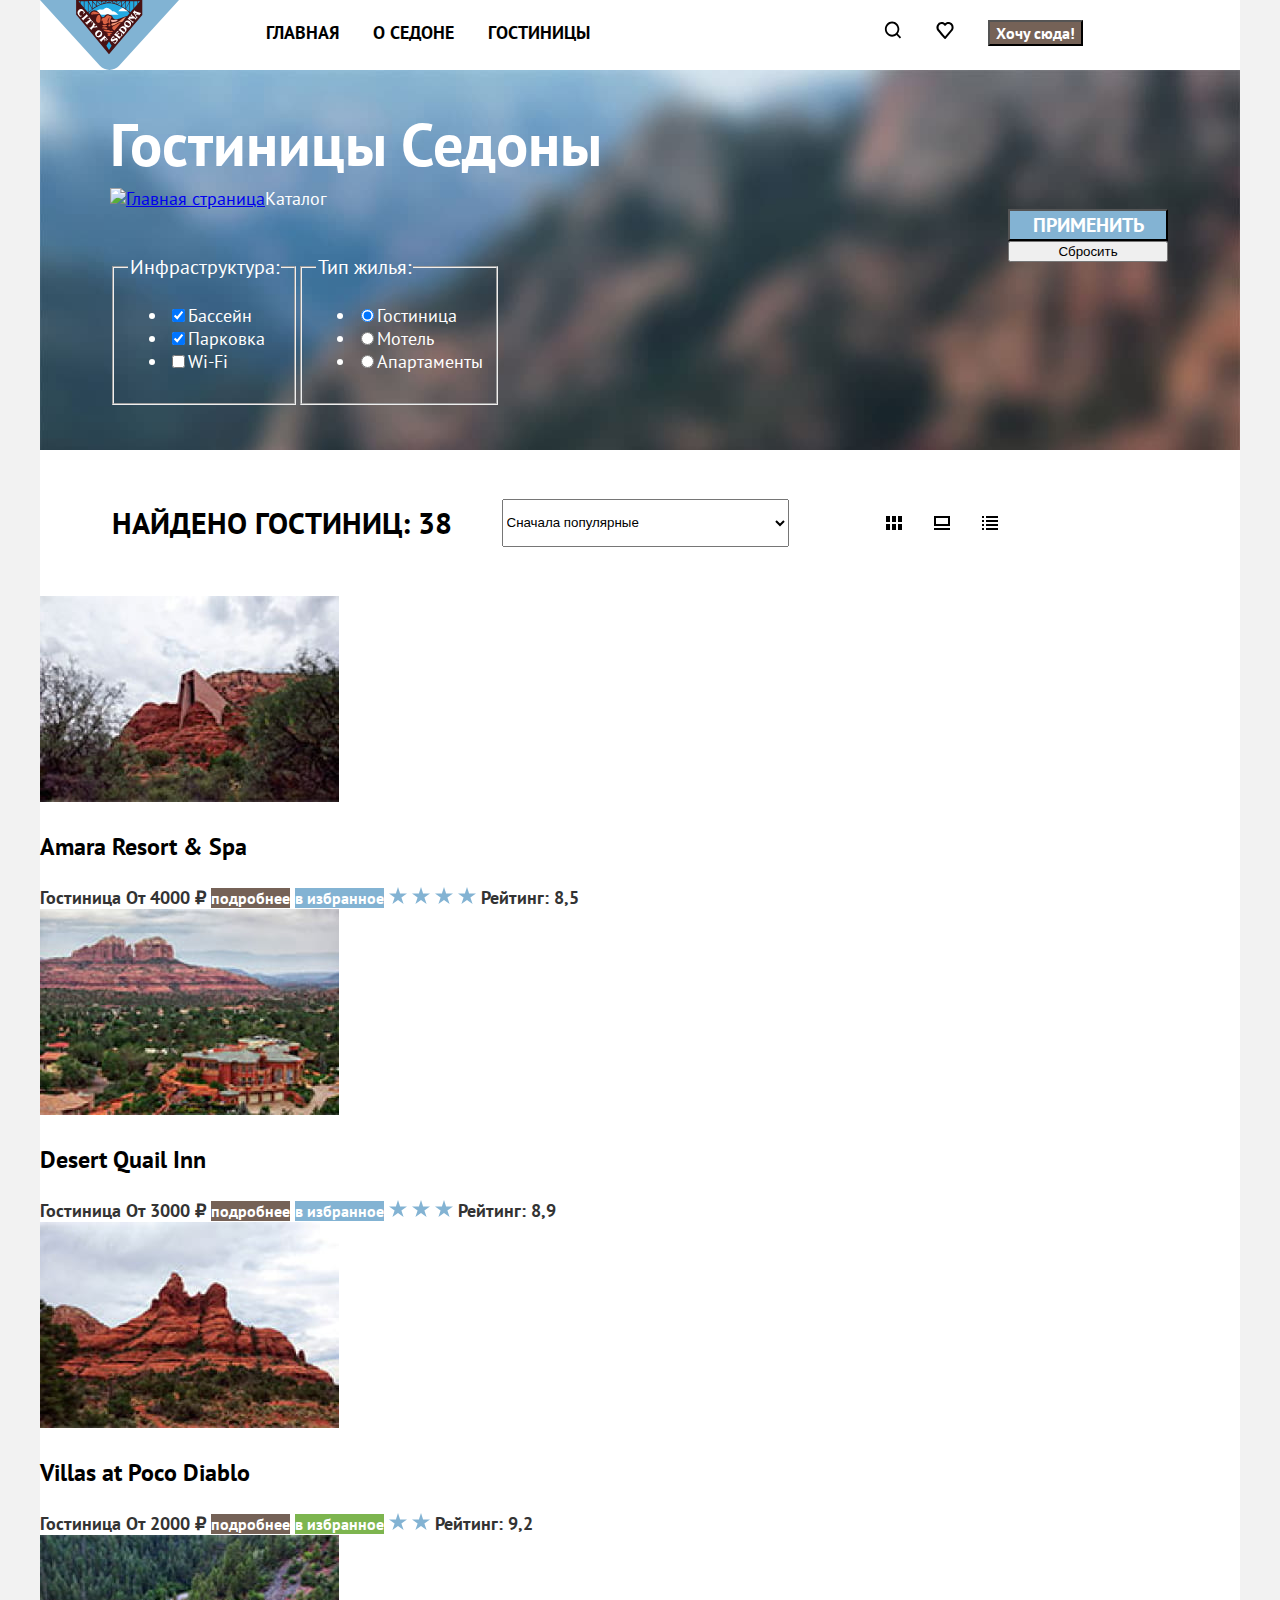
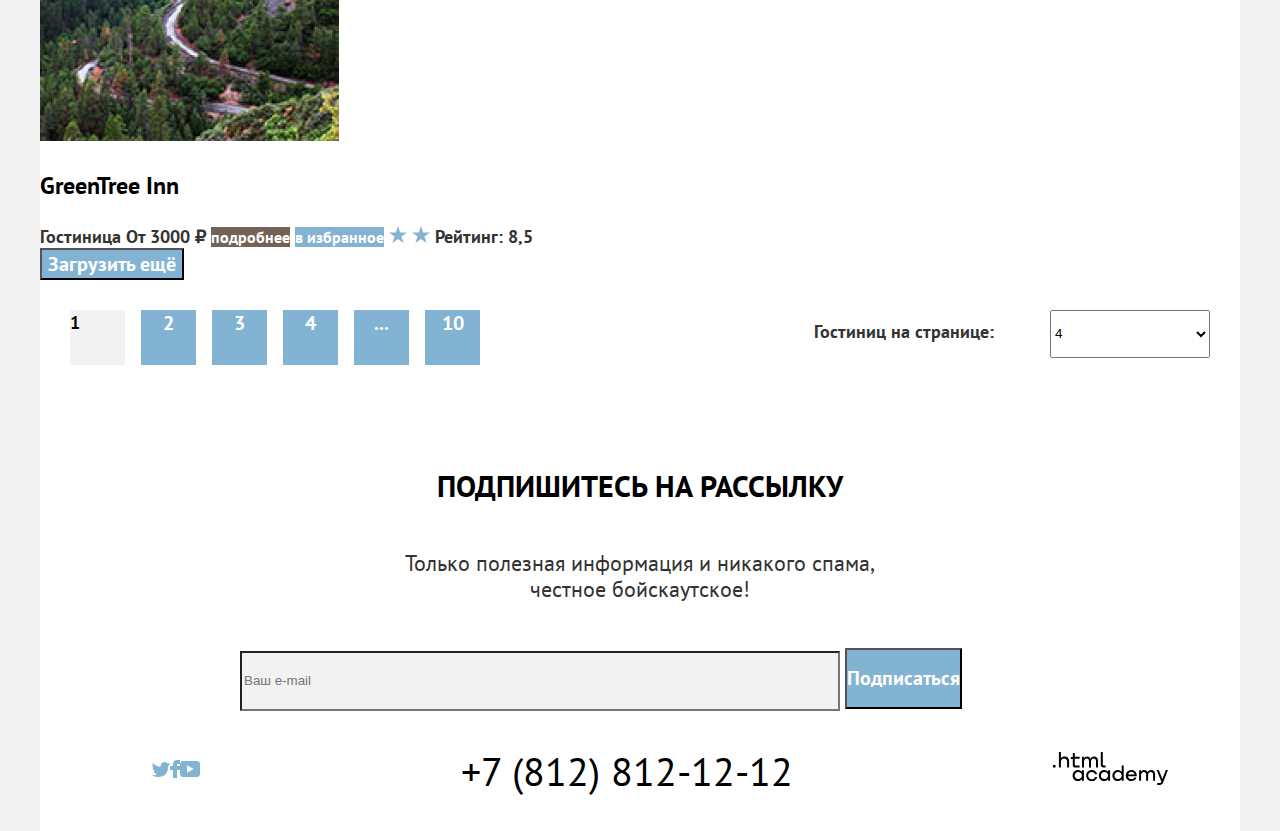
==== catalog.html @ edb6e774 "правит сетки" ====
<!DOCTYPE html>
<html lang="ru">
  <head>
    <meta charset="utf-8">
    <title>Каталог</title>
    <link rel="stylesheet" href="styles/styles.css">
  </head>
  <body>
    <div class="page-container">
      <header class="page-header">
        <nav class="navigation">
          <a class="navigation-logo" href="index.html">
          <img class="page-header-logo" alt="Логотип сайта City of Sedona" width="139" height="70" src="images/logo.svg">
          </a>
          <ul class="navigation-list">
            <li class="navigation-item">
              <a href="index.html" class="navigation-link">Главная</a>
            </li>
            <li class="navigation-item">
              <a href="about.html" class="navigation-link">О Седоне</a>
            </li>
            <li class="navigation-item">
              <a href="catalog.html" class="navigation-link navigation-link-current">Гостиницы</a>
            </li>
          </ul>
          <ul class="navigation-user">
            <li class="navigation-item">
              <a href="#" class="navigation-link">
                <span class="visually-hidden">Поиск</span>
                <img class="icon-search" src="images/search.svg" width="18" height="18" alt="Поиск">
              </a>
            </li>
            <li class="navigation-item">
              <a href="#" class="navigation-link">
                <span class="visually-hidden">Избранное</span>
                <img class="icon-favorite" src="images/favorite-only.svg" width="18" height="17" alt="Избранное">
              </a>
            </li>
            <li class="navigation-item">
              <a href="#" class="navigation-link">
              <button class="scan-button" type="button">Хочу сюда!</button>
              </a>
            </li>
          </ul>
        </nav>
      </header>

      <main class="main-inner">
        <header class="inner-header">
          <h1 class="inner-header-title">Гостиницы Седоны</h1>
          <ul class="breadcrumbs">
            <li class="breadcrumbs-item">
              <a class="breadcrumbs-link" href="index.html"> 
              <img class="breadcrumbs-house" src="../1925169-sedona-33/images/home_wight.svg" width="12" height="12" alt="Главная страница">
              <span class="visually-hidden">Главная</span></a>
            </li>
            <li class="breadcrumbs-item">
              <a class="breadcrumbs-link">Каталог</a>
            </li>
          </ul>

          <div class="index-columns">
      
            <section class="catalog-hotel">
              <h2 class="visually-hidden">Список отелей с филтьтрами</h2>
              <form class="catalog-filter" action="https://echo.htmlacademy.ru" method="get">

                <fieldset class="catalog-filter-group"> 
                  <legend class="catalog-filter-title">Инфраструктура:</legend>
              <ul class="catalog-filter-list">
                <li class="catalog-filter-item">
                  <label class="control">
                    <input class="control-input" type="checkbox" name="pool" checked>Бассейн
                  </label>
                </li>
                <li class="catalog-filter-item">
                  <label class="control">
                    <input class="control-input" type="checkbox" name="parking" checked >Парковка
                </label>
                </li>
                <li class="catalog-filter-item">
                  <label class="control">
                    <input class="control-input" type="checkbox" name="wi-fi">Wi-Fi
                  </label>
                </li>
              </ul>     
              </fieldset>

              <fieldset class="catalog-filter-group"> 
                <legend class="catalog-filter-title">Тип жилья:</legend>
                <ul class="catalog-filter-list">
                  <li class="catalog-filter-item">
                    <label class="control">
                      <input class="control-input" type="radio" name="type-house" value="hotel" checked>Гостиница
                    </label>
                  </li>
                  <li class="catalog-filter-item">
                    <label class="control">
                      <input class="control-input" type="radio" name="type-house" value="motel">Мотель
                    </label>
                  </li>
                  <li class="catalog-filter-item">
                    <label class="control">
                      <input class="control-input" type="radio" name="type-house" value="apartments">Апартаменты
                    </label>
                  </li>
                </ul>
              </fieldset>
            </section>

            <section class="price">
              <section class="button-price">
                <button class="button-blue" type="submit">Применить</button>
                <button class="button-clean" type="reset">Сбросить</button>
              </section>
            </section>
          </div>
        </header>

        <div class="sorting-container">
            <b>Найдено гостиниц: 38</b>
          <select class="select-control" aria-label="Сортировка">
            <option value="popular">Сначала популярные</option>
            <option value="cheap">Сначала дешёвые</option>
            <option value="expensive">Сначала дорогие</option>
          </select>

          <ul class="interface-list">
            <li class="interface-item">
              <a class="button-mini" href="#">
                <span class="visually-hidden">Показать карточки</span>
                <img class="list-view" src="./images/mode-tile.svg" width="16" height="14" alt="вид списка:карточки">
              </a>
            </li>
            <li class="interface-item">
              <a href="#" class="button-mini">
                <span class="visually-hidden">Показать развернуто</span>
                <img class="list-view" src="./images/mode-slideshow.svg" width="16" height="14" alt="вид списка:развернуто"">
              </a>
            </li>
            <li class="interface-item">
              <a class="button-mini" href="#">
                <span class="visually-hidden">Показать список</span>
                <img class="list-view" src="./images/mode-list.svg" width="16" height="14" alt="вид списка:список">
              </a>
            </li>
          </ul>
        </div>

            <ul class="hotel-list">
              <li class="hotel-card">
                <a class="hotel-card-link" href="hotel.html">
                <img class="hotel-card-image" src="./images/hotel-1.jpg" width="299" height="206" alt="Amara Resort & Spa">
                <h3 class="hotel-card-title">Amara Resort & Spa</h3></a>
                  <b class="hotel-card-class">Гостиница</b>
                  <b class="hotel-card-price">От 4000 ₽</b>
                  <a class="hotel-card-button scan-button" href="#">подробнее</a>
                  <a class="hotel-card-button button-blue" href="#">в избранное</a>
                  <img class="hotel-stars" src="./images/star.svg" width="18" height="17" alt="star"> 
                  <img class="hotel-stars" src="./images/star.svg" width="18" height="17" alt="star">
                  <img class="hotel-stars" src="./images/star.svg" width="18" height="17" alt="star">
                  <img class="hotel-stars" src="./images/star.svg" width="18" height="17" alt="star">
                  <b class="hotel-card-rating">Рейтинг: 8,5</b>
              </li>
              <li class="hotel-card">
                <a class="hotel-card-link" href="hotel.html">
                <img class="hotel-card-image" src="./images/hotel-2.jpg" width="299" height="206" alt="Desert Quail Inn">
                <h3 class="hotel-card-title">Desert Quail Inn</h3></a>
                  <b class="hotel-card-class">Гостиница</b>
                  <b class="hotel-card-price">От 3000 ₽</b>
                  <a class="hotel-card-button scan-button" href="#">подробнее</a>
                  <a class="hotel-card-button button-blue" href="#">в избранное</a>
                  <img class="hotel-stars" src="./images/star.svg" width="18" height="17" alt="star">
                  <img class="hotel-stars" src="./images/star.svg" width="18" height="17" alt="star">
                  <img class="hotel-stars" src="./images/star.svg" width="18" height="17" alt="star">
                  <b class="hotel-card-rating">Рейтинг: 8,9</b>
              </li></a>
              <li class="hotel-card">
                <a class="hotel-card-link" href="hotel.html">
                <img class="hotel-card-image" src="./images/hotel-3.jpg" width="299" height="206" alt="Villas at Poco Diablo">
                <h3 class="hotel-card-title">Villas at Poco Diablo</h3></a>
                  <b class="hotel-card-class">Гостиница</b>
                  <b class="hotel-card-price">От 2000 ₽</b>
                  <a class="hotel-card-button scan-button" href="#">подробнее</a>
                  <a class="hotel-card-button button-green" href="#">в избранное</a>
                  <img class="hotel-stars" src="./images/star.svg" width="18" height="17" alt="star">
                  <img class="hotel-stars" src="./images/star.svg" width="18" height="17" alt="star">
                  <b class="hotel-card-rating">Рейтинг: 9,2</b>
              </li></a>
              <li class="hotel-card">
                <a class="hotel-card-link" href="hotel.html">
                <img class="hotel-card-image" src="./images/hotel-4.jpg" width="299" height="206" alt="GreenTree Inn">
                <h3 class="hotel-card-title">GreenTree Inn</h3></a>
                  <b class="hotel-card-class">Гостиница</b>
                  <b class="hotel-card-price">От 3000 ₽</b>
                  <a class="hotel-card-button scan-button" href="#">подробнее</a>
                  <a class="hotel-card-button button-blue" href="#">в избранное</a>
                  <img class="hotel-stars" src="./images/star.svg" width="18" height="17" alt="star"> 
                  <img class="hotel-stars" src="./images/star.svg" width="18" height="17" alt="star">               <b class="hotel-card-rating">Рейтинг: 8,5</b>
              </li></a>
            </ul>  

            <button class="button-blue pagination-show-more" type="button">Загрузить ещё</button>

            <div class="sorting-container-pagination">
              <ul class="pagination">
                <li class="pagination-item">
                  <a class="pagination-link pagination-current">1</a>
                </li>
                <li class="pagination-item">
                  <a class="pagination-link button-blue" href="#">2</a>
                </li>
                <li class="pagination-item">
                  <a class="pagination-link button-blue" href="#">3</a>
                </li>
                <li class="pagination-item">
                  <a class="pagination-link button-blue" href="#">4</a>
                </li>
                <li class="pagination-item">
                  <a class="pagination-link button-blue" href="#">...</a>
                </li>    
                <li class="pagination-item">
                  <a class="pagination-link button-blue" href="#">10</a>
                </li>
              </ul>

              <div class="hotel-search"> 
                <b>Гостиниц на странице:</b>
                <select class="select-control-hotel" aria-label="Колличество найденных отелей">
                  <option value="popular">4</option>
                </select>
              </div>
            </div>
      </main> 

     
        <section class="take-mailing-catalog">
          <h2 class="mailing-catalog">Подпишитесь на рассылку</h2>
          <p class="mailing-info-catalog">Только полезная информация и никакого спама,<br> честное бойскаутское!</p>
          <form class="mailing-form-catalog" action="https://echo.htmlacademy.ru" method="post">
            <label for="mailing-email"></label>
              <input type="email" placeholder="Ваш e-mail" name="e-mail" id="mailing-email">
              <button class="button-blue" type="submit">Подписаться</button>
          </form>
        </section>

      <footer class="page-footer">
        <div class="page-footer-container">
          <section class="social">
            <h3 class="visually-hidden">Соцсети</h3>
            <ul class="social-list">
              <li class="social-item">
                <a href="https://twitter.com/htmlacademy_ru" target="_blank" class="social-link">
                  <span class="visually-hidden">Twitter </span>
                  <img src="images/social-twitter.svg" width="18" height="15" alt="Логотип Twitter">
                </a>
              </li>
              <li class="social-item">
                <a href="https://www.facebook.com/htmlacademy" target="_blank" class="social-link">
                  <span class="visually-hidden">Facebook </span>
                  <img src="images/social-facebook.svg" width="10" height="18" alt="Логотип Facebook">
                </a>
              </li>
              <li class="social-item">
                <a href="https://www.youtube.com/c/HTMLAcademyRUS" target="_blank"class="social-link">
                  <span class="visually-hidden">Youtube</span>
                  <img src="images/social-youtube.svg" width="20" height="16" alt="Логотип Youtube">
                </a>
              </li>
            </ul>
          
          </section>

          <div class="tel">
            <a class="footer-tel" href="tel:+7(812)812-12-12">+7 (812) 812-12-12</a>
          </div>

          <section class="logo-academy">
            <a class="footer-logo" target="_blank" href="https://htmlacademy.ru">
            <img class="footer-logo-academy" src="images/logo_htmlacademy.svg" width="115" height="34 alt="Логотип HTML Academy"></a>
          </section>
        </div>
      </footer>
    </div>  
  </body>
</html>
---- styles/styles.css ----
@font-face {
  font-family: "PT Sans";
  font-style: normal;
  font-weight: 400;
  src: url("../fonts/ptsans-400.woff2") format("woff2");
  font-display: swap;
}

@font-face {
  font-family: "PT Sans";
  font-style: normal;
  font-weight: 700;
  src: url("../fonts/ptsans-700.woff2") format("woff2");
  font-display: swap;
}

*, *::before, *::after {
  box-sizing: border-box;
}

html {
  height: 100%;
}

body {
  margin: 0;
  display: flex;
  flex-direction: column;
  min-height: 100%;
  font-family: "PT Sans", sans-serif ;
  font-size: 18px;
  line-height: 21px;
  color: #000000;
  background-color: #f2f2f2;
}

.visually-hidden {
  position: absolute;
  width: 1px;
  height: 1px;
  margin: -1px;
  padding: 0;
  border: 0;
  clip: rect(0 0 0 0);
  overflow: hidden;
}

.page-header {
   background: #ffffff;
}

.navigation {
  line-height: 26px;
  color: #000000;
  font-weight: 700;
  text-align: center;
  background-color: #ffffff;
  text-decoration: none;
  text-transform: uppercase;
  display: flex;
  width: 1060px;
  margin: 0;
  padding: 0 70;
}

.navigation-logo {
  display: flex;
  margin-right: 70px;
  padding: 0;
  width: 139px;
}

.navigation-list {
  margin: 0;
  padding: 0;
  width: 460px;
  list-style: none;
  display: flex;
  flex-wrap: wrap;
}

.navigation-user {
  margin: 0;
  padding: 0;
  margin-left: auto;
  max-width: 300px;
  list-style: none;
  display: flex;
}

.navigation-item {
display: block;
padding: 20px 17px;
}

.navigation-user .navigation-item {
  min-height: 42px;
  min-height: 66px;
}

.page-container {
  background-color: #FFFFFF;
  width: 1200px;
  margin: 0 auto;
}

.logo {
  display: block;
  margin: 0 auto;
}

.page-header a {
  color: #000000;
  text-decoration: none;
}

.page-footer a{
  color: #000000;
  text-decoration: none;
}

.main-container {
  flex-grow: 1;
}

.promo {
  padding-top: 51px;
  padding-bottom: 82px;
  background-image: url("../images/index-background.jpg");
  background-size: 100% auto;
  background-repeat: no-repeat;
}

.logo-frame {
  background-size: 100% auto;
  text-align: center;
}

.advantages {
  padding-top: 60px;
  margin-bottom: 91px;
}

.advantages-list {
  display: flex;
  text-align: center;
  margin: 0;     
  padding: 0;
  min-height: 384px;

}

.advantages-item {
  padding-top: 91px;
  background-color: #83B3D31F;
  width: 400px;
  text-align: center;
  list-style: none;
}

.advantages-item:nth-child(2) {
  background-color: #FFFFFF;
}

.advantages-item:nth-child(5) {
  background-color: #83B3D3;
}

.advantages-title {
  font-size: 24px;
  line-height: 28px;
  text-transform: uppercase;
  font-weight: 700;
  margin-bottom: 20px;
}

.advantages-item p{
  text-align: center;
  color: #333333;
  font-weight: 400;
  width: 250px;
  margin: 0;
  margin-bottom: 79px;
}

.title_town {
  display: flex;
  justify-content: space-between;
  font-size: 30px;
  line-height: 36px;
  text-align: center;
  font-weight: 700;
  text-transform: uppercase;
  width: 720px;
  margin: 0 auto;
  margin-bottom: 23px;
}

.title_town .picture{
  width: 800px;
}

.causes {
  text-align: center;
  font-size: 22px;
  line-height: 26px;
  color: #333333;
  width: 720px;
  margin: 0 auto;
  margin-bottom: 79px;
}

.town-photo {
  display: flex;
  color: #FFFFFF;
  background-color: #83B3D3;
  text-align: center;
}

.photo-block {
  width: 400px;
  display: flex;
  flex-direction: column;
  justify-content: center;
  align-items: center;
}

.town-photo b {
  margin-bottom: 25px;
  text-transform: uppercase;
}

.town-photo .number {
  width: 65px;
  margin-bottom: 30px;
}

.town-photo p {
  width: 220px;
  margin: 0;
  text-align: center;
}

.town-causes {
  display: flex;
  margin: 0 auto;
  margin-bottom: 91px;
}

.take-mailing {
  background-image: url("../images/background.jpg");
  background-size: 100% auto;
  text-align: center; 
  font-size: 22px;
  line-height: 26px;
  color: #FFFFFF;
  padding-top: 93px;
  padding-bottom: 94px;
}

.take-mailing input {
  font-family: inherit;
  width: 600px;
  padding: 0 0 0 200;
}

.mailing-info {
  margin-bottom: 26px;
}

.take-mailing .button-blue {
  width: 200px;
  padding: 0 200 0 0;
  margin: bottom 93px; ;
}

.mailing {
  font-size: 30px;
  line-height: 36px;
  font-weight: 700;
  text-align: center; 
  margin-bottom: 15px;
  margin-top: 0;
}

.want-hotel {
  text-align: center;
  font-size: 22px;
  line-height: 26px;
  width: 1200px;
  margin: 0;

}

.want {
  font-size: 30px;
  line-height: 36px;
  font-weight: 700;
  padding: 0 240;
  margin-bottom: 15px;
  margin-top: 0;
}

.logo-academy {
  text-align: right;
}

.main-inner {
  margin-bottom: 73px;
}

.inner-header  {
  background-image: url(../images/catalog-background.jpg);
  color: #FFFFFF
}

.inner-header-title{
  font-size: 60px;
  line-height: 78px;
  padding-top: 35px;
  margin-bottom: 5px;
  margin-right: 71px;
  margin-top: 0;
  padding-left: 70px;
}

.breadcrumbs {
  display: flex;
  list-style: none;
  margin: 0;
  padding: 0;
  margin-right: 73px;
  padding-left: 70px;
}

.breadcrumbs-item {
  
}

.index-columns {
  display: flex;
  justify-content: space-between;
}

.button-price {
  display: flex;
  flex-direction: column;
  margin-right: 72px;
}

.button-price .button-blue {
  width: 160px;
  min-width: 48px;
  align-items: center;
text-align: center;
text-transform: uppercase;
}

.catalog-filter {
  display: flex;
  margin: 45px 0;
  padding-left: 70px;
}

.catalog-filter-group {
  font-size: 18px;
  line-height: 23px;
  list-style: none;
  
}

.catalog-filter-title {
  font-size: 20px;
  line-height: 26px;
  list-style: none;
}

.hotel-list a {
  color: #000000;
  text-decoration: none;
}

.sorting-container {
  width: 1057px;
  min-height: 48px;
  display: flex;
  padding: 49px 0;
  margin: 0 auto;
  align-items: center;
}

.sorting-container b {
  font-size: 30px;
  line-height: 39px;
  text-transform: uppercase;
}

.select-control {
margin: 0;
padding: 0;
width: 287px;
height: 48px;
margin-left: 50px;
}

.interface-list {
  width: 160px;
  min-height: 48px;
  list-style: none;
  display: flex;
  margin-top: 0;
  margin-bottom: 0;
  margin-left: 81px;
  padding: 0;
}

.interface-item {
width: 48px;
height: 48px;
}

.hotel-list{
  font-size: 18px;
  line-height: 23px;
  color: #333333;
  list-style: none;
  padding: 0;
  margin: 0;
}

.hotel-card-title {
  font-size: 24px;
  line-height: 31px;
}

.button-blue .pagination-show-more {
  display: inline;
  align-items: center;
  width: 620px;
  height: 60px;
  padding: 30px 290px;
}

.sorting-container-pagination {
  display: flex;
  justify-content: space-between;
  padding: 30px;
  margin: 0;
}

.pagination {
  display: flex;
  padding: 0;
  margin: 0;
  list-style: none;
  margin-right: 301px;
}

.pagination-link {
  display: block;
  box-sizing: border-box;
  width: 55px;
  height: 55px;
  margin-right: 8px;
  line-height: 26px;
  font-weight: 700;
  align-items: center;
  justify-content: center;
}

.pagination-current {
  background-color: #F2F2F2;
}

.pagination-item:not(:last-child) {
  margin-right: 8px;
}

.hotel-search b{
  color: #333333;
  font-size: 18px;
  line-height: 23px;
  margin-left: auto;
}

.select-control-hotel {
  margin-left: 51px;
  width: 160px;
  height: 48px;

}

page-footer {
  justify-content: space-between;
}

.social-list {
  display: flex;
  flex-wrap: wrap;
  list-style: none;
  text-decoration: none;
  max-width: 120px;
  margin-right: auto;
 
}

.tel {
  text-align: center;
  font-size: 40px;
  line-height: 40px;
  font-weight: 400;
  color: #000000;
  text-decoration: none;
}

.footer-logo {
width: 115px;
margin-left: auto;
}

.page-footer-container {
  display: flex;
  justify-content: space-between;
  align-items: center;
  min-height: 120px;
  padding: 0 72px;
}

.take-mailing-catalog {
  width: 800px;
  align-items: center;
  margin: 0 auto;
}

.take-mailing-catalog input{
  width: 600px;
  min-height: 60px;
  background-color: #F2F2F2;
}

.mailing-info-catalog {
  font-size: 22px;
  line-height: 26px;
  text-align: center;
  color: #333333;
  margin: 0;
  margin-bottom: 46px;
}

.mailing-catalog {
  align-items: center;
  font-size: 30px;
  line-height: 36px;
  text-align: center;
  text-transform: uppercase;
  margin: 0;
  margin-bottom: 46px;
}

.take-mailing-catalog .button-blue {
  width: 200;
  min-height: 61px;
  margin: 0;
  padding: 0;
}

.button-blue {
  background-color: #83B3D3;
  font-size: 20px;
  line-height: 26px;
  font-weight: 700;
  text-align: center;
  text-decoration: none;
  color: #FFFFFF;
  font-family: inherit;
}

.hotel-card .button-blue {
  background-color: #83B3D3;
  font-size: 16px;
  line-height: 21px;
  font-weight: 700;
  text-align: center;
  text-decoration: none;
  color: #FFFFFF;
  font-family: inherit;
}

.hotel-card .button-green {
  background-color: #7DB54F;
  font-size: 16px;
  line-height: 21px;
  font-weight: 700;
  text-align: center;
  text-decoration: none;
  color: #FFFFFF;
  font-family: inherit;
}

.hotel-card .scan-button {
  background-color: #756257;
  font-size: 16px;
  line-height: 21px;
  font-weight: 700;
  text-align: center;
  text-decoration: none;
  color: #FFFFFF;
  font-family: inherit;
}

.scan-button {
  background-color: #756257;
  font-size: 16px;
  line-height: 20px;
  font-weight: 700;
  text-align: center;
  text-decoration: none;
  color: #FFFFFF;
  font-family: inherit;
}

.want-hotel .scan-button {
  background-color: #756257;
  font-size: 20px;
  line-height: 36px;
  font-weight: 700;
  text-align: center;
  text-decoration: none;
  color: #FFFFFF;
  font-family: inherit;
  padding: 0 313 0 312;
  margin-bottom: 93px;
}

.pagination-item .button-blue{
  background-color: #83B3D3;
  font-size: 20px;
  line-height: 26px;
  font-weight: 700;
  text-align: center;
  text-decoration: none;
  color: #FFFFFF;
  font-family: inherit;
}

.button-mini {
  width: 100%; 
  height: 100%;
  display: flex;
  justify-content: center;
  align-items: center;
}
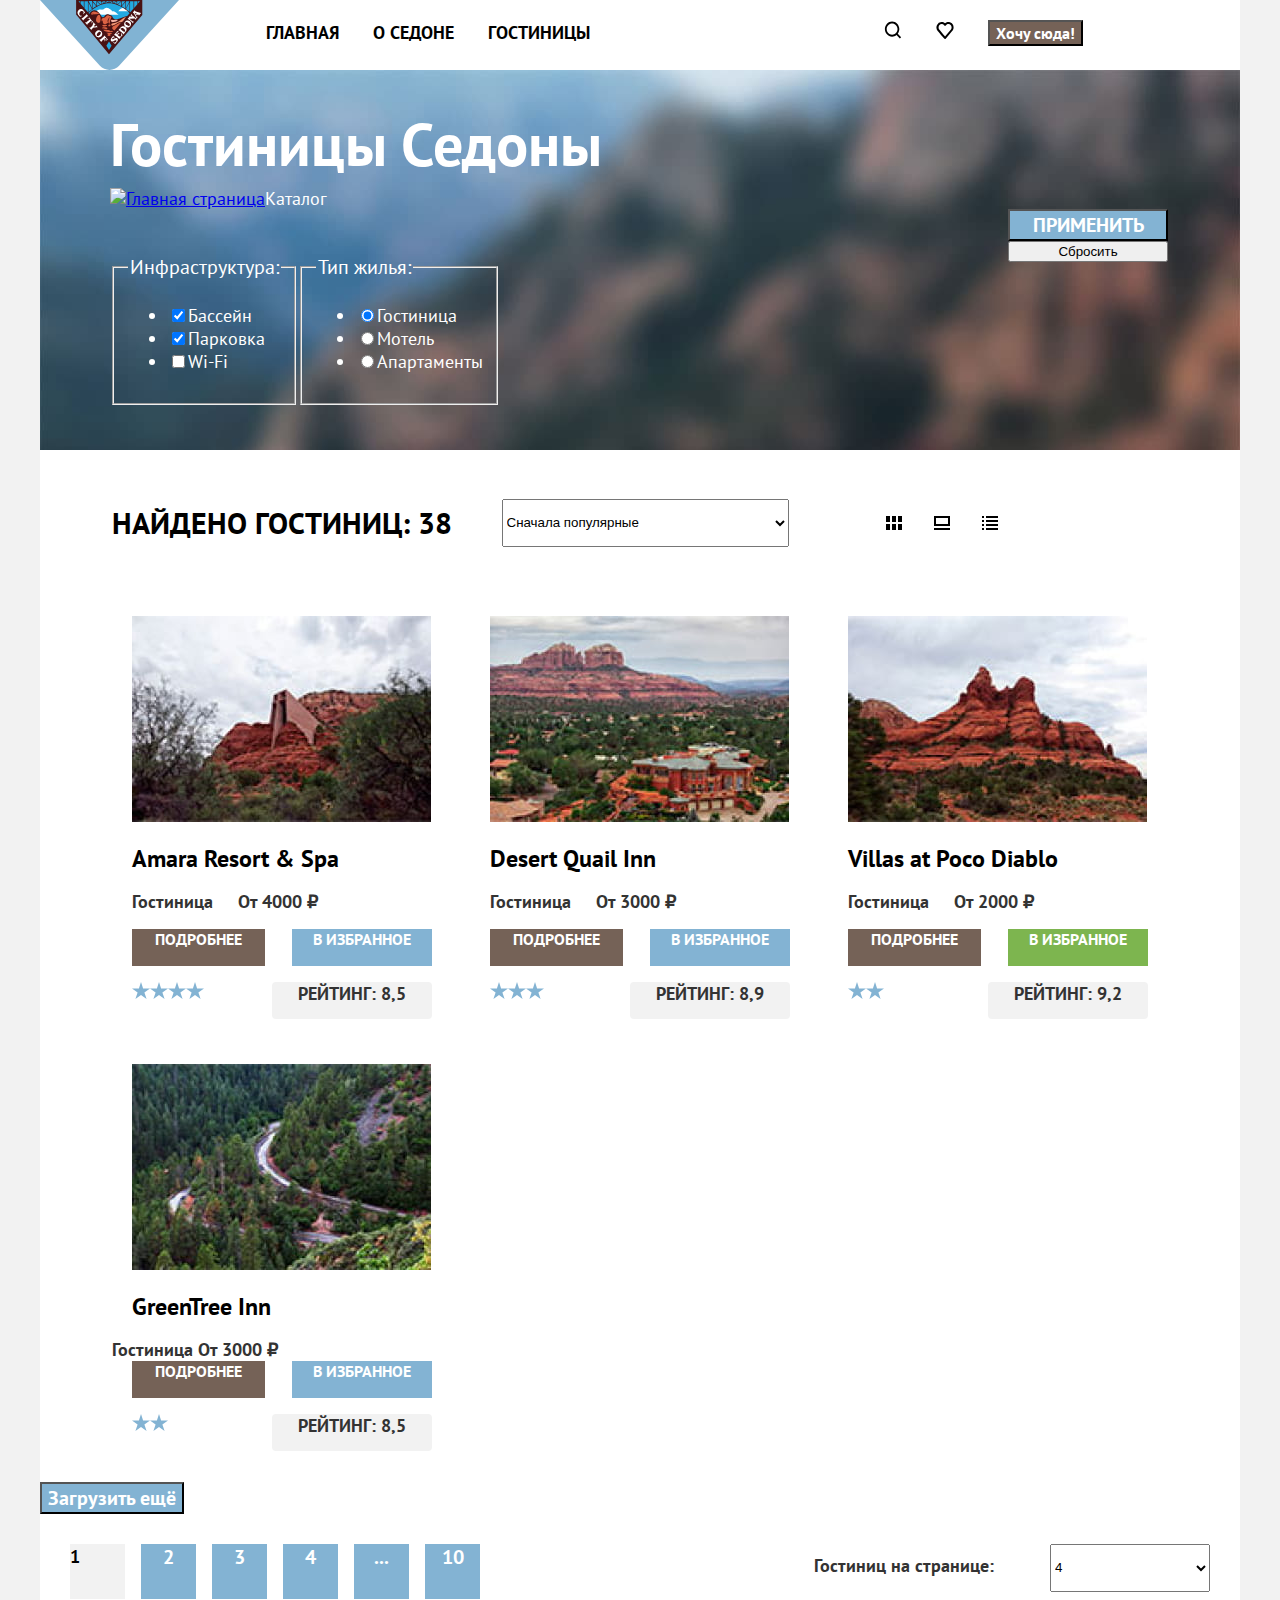
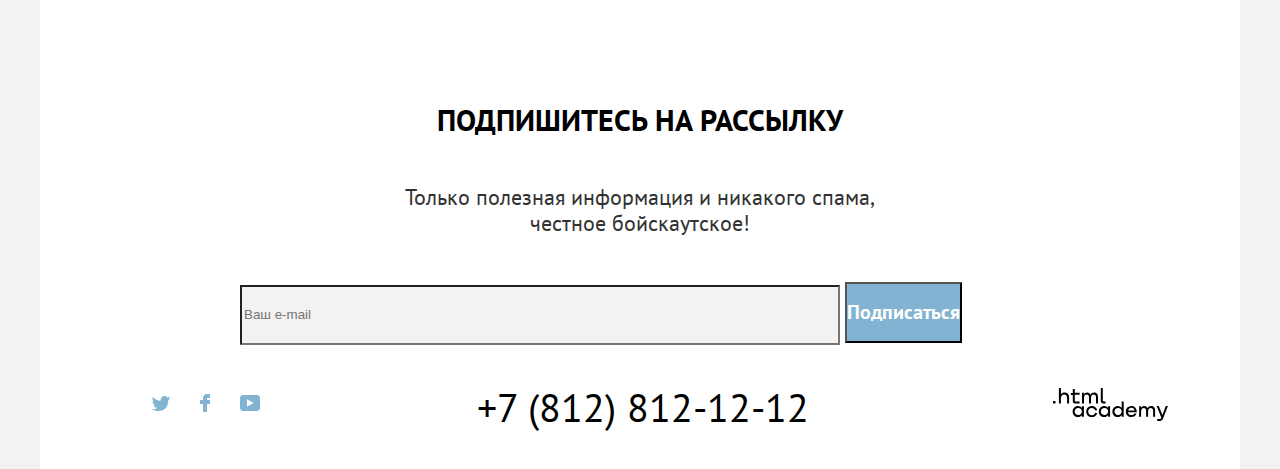
==== commit 4f91c795: "Merge pull request #7 from MariaSeppenen/master" ====
--- a/catalog.html
+++ b/catalog.html
@@ -152,51 +152,76 @@
                 <a class="hotel-card-link" href="hotel.html">
                 <img class="hotel-card-image" src="./images/hotel-1.jpg" width="299" height="206" alt="Amara Resort & Spa">
                 <h3 class="hotel-card-title">Amara Resort & Spa</h3></a>
+                <div class="price-from">
                   <b class="hotel-card-class">Гостиница</b>
                   <b class="hotel-card-price">От 4000 ₽</b>
+                </div>
+                <div class="button-card">
                   <a class="hotel-card-button scan-button" href="#">подробнее</a>
                   <a class="hotel-card-button button-blue" href="#">в избранное</a>
+                </div>
+                <div class="rating">
                   <img class="hotel-stars" src="./images/star.svg" width="18" height="17" alt="star"> 
                   <img class="hotel-stars" src="./images/star.svg" width="18" height="17" alt="star">
                   <img class="hotel-stars" src="./images/star.svg" width="18" height="17" alt="star">
                   <img class="hotel-stars" src="./images/star.svg" width="18" height="17" alt="star">
                   <b class="hotel-card-rating">Рейтинг: 8,5</b>
+                </div>
               </li>
               <li class="hotel-card">
                 <a class="hotel-card-link" href="hotel.html">
                 <img class="hotel-card-image" src="./images/hotel-2.jpg" width="299" height="206" alt="Desert Quail Inn">
                 <h3 class="hotel-card-title">Desert Quail Inn</h3></a>
+                <div class="price-from">
                   <b class="hotel-card-class">Гостиница</b>
                   <b class="hotel-card-price">От 3000 ₽</b>
+                </div>
+                <div class="button-card">
                   <a class="hotel-card-button scan-button" href="#">подробнее</a>
                   <a class="hotel-card-button button-blue" href="#">в избранное</a>
+                </div>
+                <div class="rating">
                   <img class="hotel-stars" src="./images/star.svg" width="18" height="17" alt="star">
                   <img class="hotel-stars" src="./images/star.svg" width="18" height="17" alt="star">
                   <img class="hotel-stars" src="./images/star.svg" width="18" height="17" alt="star">
                   <b class="hotel-card-rating">Рейтинг: 8,9</b>
+                </div>
               </li></a>
               <li class="hotel-card">
                 <a class="hotel-card-link" href="hotel.html">
                 <img class="hotel-card-image" src="./images/hotel-3.jpg" width="299" height="206" alt="Villas at Poco Diablo">
                 <h3 class="hotel-card-title">Villas at Poco Diablo</h3></a>
+                <div class="price-from">
                   <b class="hotel-card-class">Гостиница</b>
                   <b class="hotel-card-price">От 2000 ₽</b>
+                </div>  
+                <div class="button-card">
                   <a class="hotel-card-button scan-button" href="#">подробнее</a>
                   <a class="hotel-card-button button-green" href="#">в избранное</a>
+                </div>  
+                <div class="rating">
                   <img class="hotel-stars" src="./images/star.svg" width="18" height="17" alt="star">
                   <img class="hotel-stars" src="./images/star.svg" width="18" height="17" alt="star">
                   <b class="hotel-card-rating">Рейтинг: 9,2</b>
+                </div>
               </li></a>
               <li class="hotel-card">
                 <a class="hotel-card-link" href="hotel.html">
                 <img class="hotel-card-image" src="./images/hotel-4.jpg" width="299" height="206" alt="GreenTree Inn">
                 <h3 class="hotel-card-title">GreenTree Inn</h3></a>
+                <div class="price-rom">
                   <b class="hotel-card-class">Гостиница</b>
                   <b class="hotel-card-price">От 3000 ₽</b>
+                </div>  
+                <div class="button-card">
                   <a class="hotel-card-button scan-button" href="#">подробнее</a>
                   <a class="hotel-card-button button-blue" href="#">в избранное</a>
+                </div>
+                <div class="rating">
                   <img class="hotel-stars" src="./images/star.svg" width="18" height="17" alt="star"> 
-                  <img class="hotel-stars" src="./images/star.svg" width="18" height="17" alt="star">               <b class="hotel-card-rating">Рейтинг: 8,5</b>
+                  <img class="hotel-stars" src="./images/star.svg" width="18" height="17" alt="star">              
+                  <b class="hotel-card-rating">Рейтинг: 8,5</b>
+                </div>
               </li></a>
             </ul>  
 
--- a/styles/styles.css
+++ b/styles/styles.css
@@ -175,12 +175,7 @@
 }
 
 .advantages-item p{
-  text-align: center;
-  color: #333333;
-  font-weight: 400;
-  width: 250px;
-  margin: 0;
-  margin-bottom: 79px;
+  
 }
 
 .title_town {
@@ -226,19 +221,22 @@
 }
 
 .town-photo b {
-  margin-bottom: 25px;
+  margin-top: 97px;
   text-transform: uppercase;
 }
 
 .town-photo .number {
   width: 65px;
-  margin-bottom: 30px;
+  margin: 30px 75px;
 }
 
 .town-photo p {
-  width: 220px;
-  margin: 0;
-  text-align: center;
+  text-align: center;
+  color: #333333;
+  font-weight: 400;
+  width: 250px;
+  margin: 0 75px;
+  margin-bottom: 103px;
 }
 
 .town-causes {
@@ -352,8 +350,8 @@
   width: 160px;
   min-width: 48px;
   align-items: center;
-text-align: center;
-text-transform: uppercase;
+  text-align: center;
+  text-transform: uppercase;
 }
 
 .catalog-filter {
@@ -424,21 +422,70 @@
   line-height: 23px;
   color: #333333;
   list-style: none;
-  padding: 0;
-  margin: 0;
+  padding: 0 72px;
+  margin: 0;
+  display: grid;
+  grid-template-columns: 340px 340px 340px ;
+  grid-template-rows: 438px 438px;
+  width: 1056px;
+  column-gap: 18px;
+  row-gap: 10px;
+}
+
+.hotel-card-image {
+  margin: 20px;
+  margin-bottom: 0;
+  align-items: center;
 }
 
 .hotel-card-title {
   font-size: 24px;
   line-height: 31px;
+  margin: 16px;
+  margin-left: 20px;
 }
 
 .button-blue .pagination-show-more {
-  display: inline;
-  align-items: center;
-  width: 620px;
+  align-items: stretch;
+  width: 620px; 
   height: 60px;
-  padding: 30px 290px;
+  margin: 0 290px;
+}
+
+.price-from {
+  display: flex;
+  width: 300px;
+  margin: 0 20px;
+  margin-bottom: 16px;
+}
+
+.price-from .hotel-card-price {
+ margin-left: 25px;
+}
+
+.button-card {
+  display: flex;
+  width: 300px;
+  margin: 0 20px;
+
+}
+
+.rating {
+  display: flex;
+  width: 300px;
+  margin: 20px;
+  margin-top: 16px;
+}
+
+.hotel-card-rating {
+  margin-left: auto;
+  background-color: #F2F2F2;
+  border-radius: 4px;
+  width: 160px;
+  height: 37px;
+  text-align: center;
+  text-transform: uppercase;
+  color: #333333;
 }
 
 .sorting-container-pagination {
@@ -487,21 +534,20 @@
   margin-left: 51px;
   width: 160px;
   height: 48px;
-
-}
-
-page-footer {
-  justify-content: space-between;
 }
 
 .social-list {
   display: flex;
-  flex-wrap: wrap;
   list-style: none;
   text-decoration: none;
   max-width: 120px;
   margin-right: auto;
- 
+  margin-top: 49px; 
+  margin-bottom: 53px;
+}
+
+.social-item {
+  margin-right: 30px;
 }
 
 .tel {
@@ -584,6 +630,10 @@
   text-decoration: none;
   color: #FFFFFF;
   font-family: inherit;
+  width: 140px;
+  height: 37px;
+  margin-left: auto;
+  text-transform: uppercase;
 }
 
 .hotel-card .button-green {
@@ -595,6 +645,10 @@
   text-decoration: none;
   color: #FFFFFF;
   font-family: inherit;
+  width: 140px;
+  height: 37px;
+  margin-left: auto;
+  text-transform: uppercase;
 }
 
 .hotel-card .scan-button {
@@ -606,6 +660,9 @@
   text-decoration: none;
   color: #FFFFFF;
   font-family: inherit;
+  width: 133px;
+  height: 37px;
+  text-transform: uppercase;
 }
 
 .scan-button {
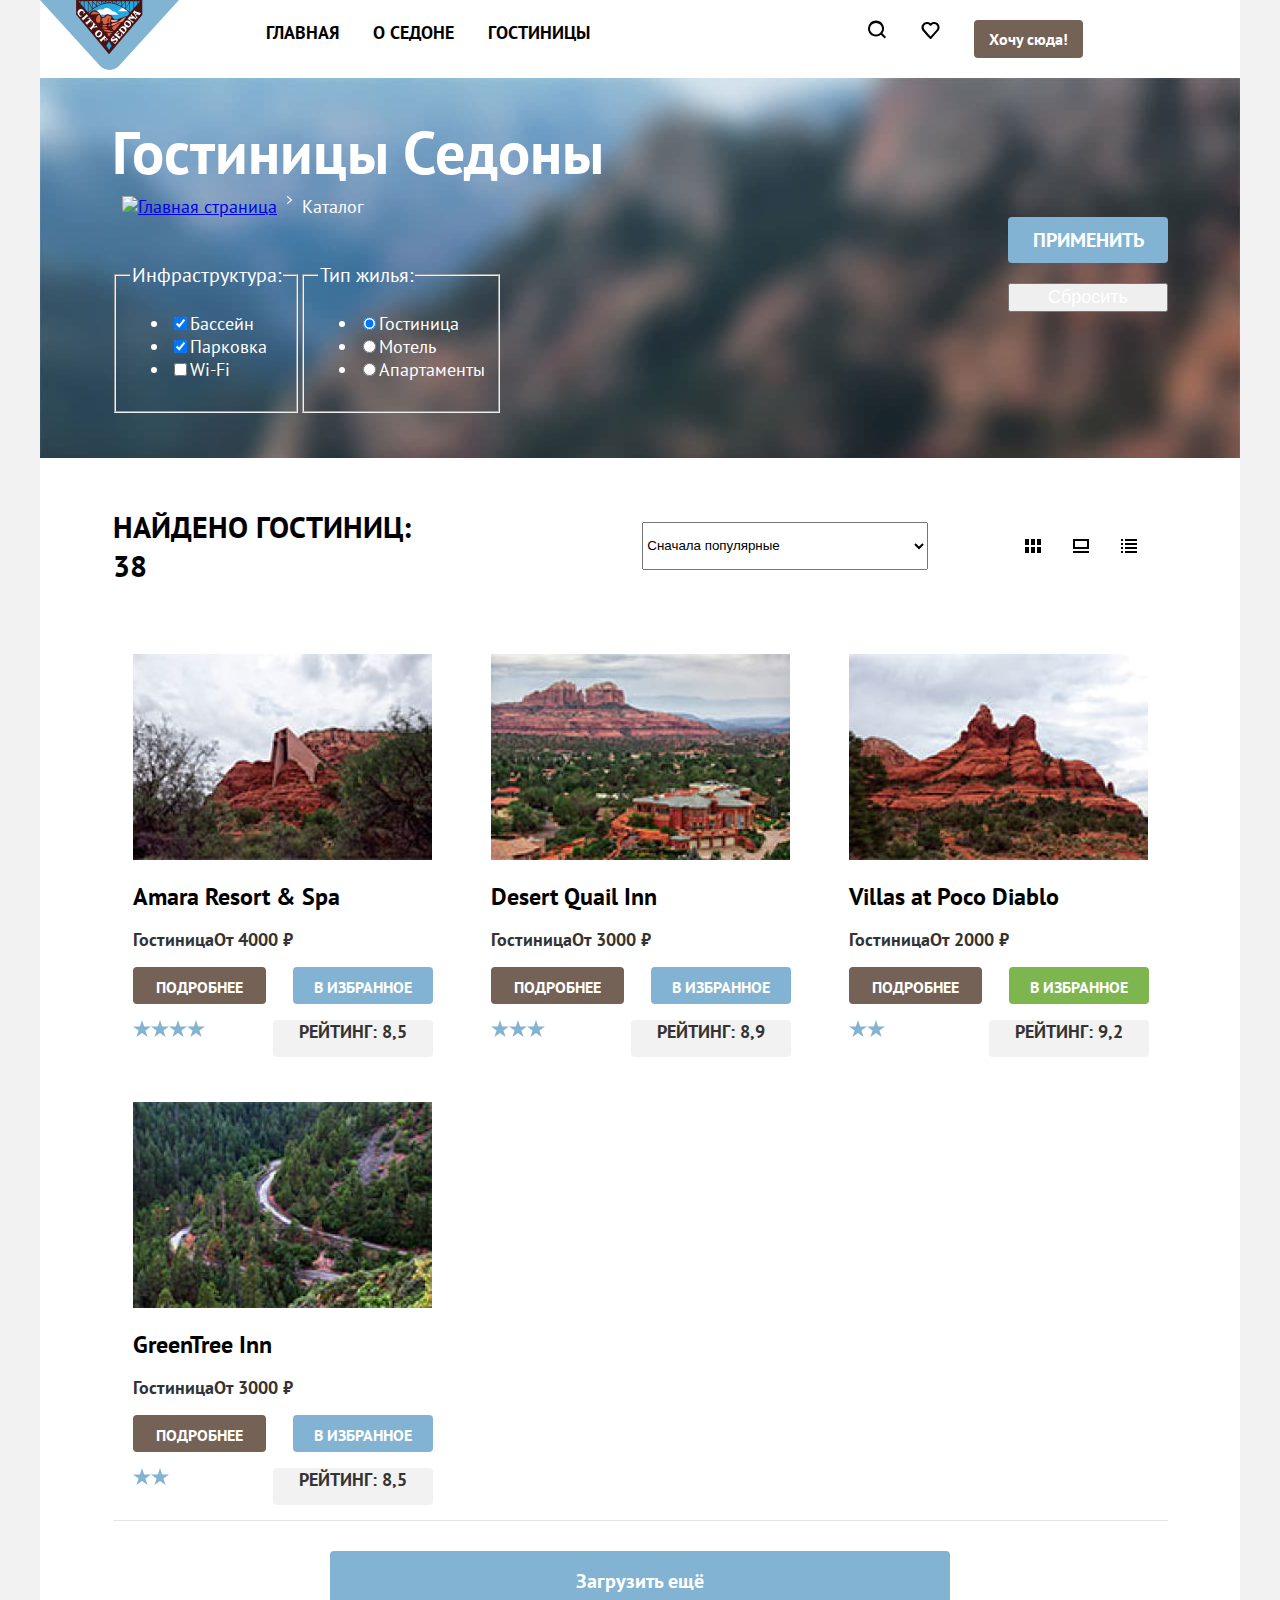
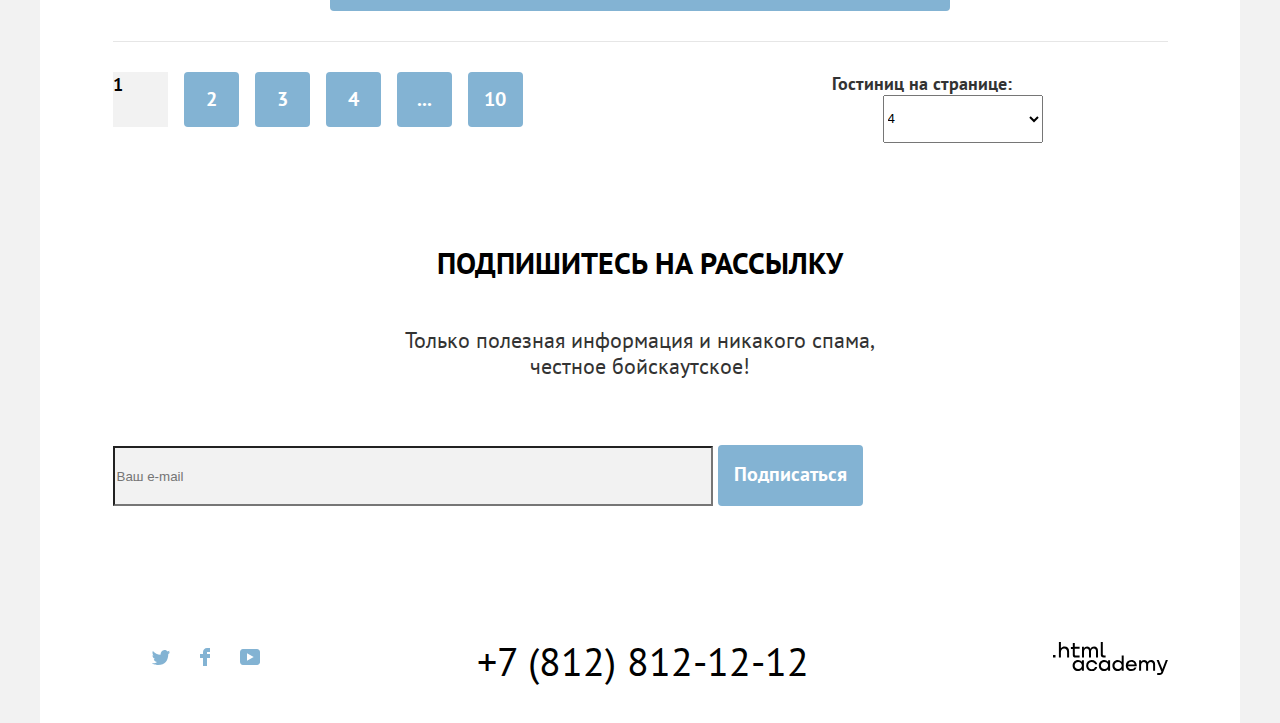
==== commit 5d3e391a: "Вносит оформление декоративных элементов" ====
--- a/catalog.html
+++ b/catalog.html
@@ -27,18 +27,18 @@
             <li class="navigation-item">
               <a href="#" class="navigation-link">
                 <span class="visually-hidden">Поиск</span>
-                <img class="icon-search" src="images/search.svg" width="18" height="18" alt="Поиск">
+                <svg width="20" height="19" fill="none" xmlns="http://www.w3.org/2000/svg"><path d="m19.03 17.05-3.71-3.7c1-1.3 1.7-3 1.7-4.9 0-4.4-3.61-8-8.02-8a8.12 8.12 0 0 0-8.03 8.1c0 4.4 3.61 8 8.03 8 1.8 0 3.5-.6 4.91-1.7l3.71 3.7 1.4-1.5ZM9 14.55c-3.31 0-6.02-2.7-6.02-6a6.03 6.03 0 0 1 12.03 0c0 3.3-2.7 6-6.01 6Z" fill="#000"/></svg>
               </a>
             </li>
             <li class="navigation-item">
               <a href="#" class="navigation-link">
                 <span class="visually-hidden">Избранное</span>
-                <img class="icon-favorite" src="images/favorite-only.svg" width="18" height="17" alt="Избранное">
+                <svg width="19" height="17" fill="none" xmlns="http://www.w3.org/2000/svg"><path d="M9.44 17a.9.9 0 0 1-.8-.4c-5.41-6.1-6.72-7.5-7.02-7.9A5.4 5.4 0 0 1 6.03 0c1.3 0 2.51.5 3.51 1.3a5.47 5.47 0 0 1 9.03 4.1c0 1.3-.5 2.5-1.3 3.4l-7.02 7.9c-.2.2-.4.3-.8.3ZM3.43 7.5c.3.4 3.5 4 6.11 6.9l6.22-7c.5-.5.7-1.2.7-2 0-1.8-1.5-3.3-3.3-3.3-1 0-2.01.5-2.71 1.3-.3.3-.6.4-.9.4-.3 0-.6-.2-.8-.4a3.7 3.7 0 0 0-2.72-1.3c-1.8 0-3.3 1.5-3.3 3.3-.1.9.3 1.6.7 2.1-.1 0-.1 0 0 0Z" fill="#000"/></svg>
               </a>
             </li>
             <li class="navigation-item">
               <a href="#" class="navigation-link">
-              <button class="scan-button" type="button">Хочу сюда!</button>
+               <button class="scan-button" type="button">Хочу сюда!</button>
               </a>
             </li>
           </ul>
@@ -46,228 +46,231 @@
       </header>
 
       <main class="main-inner">
-        <header class="inner-header">
-          <h1 class="inner-header-title">Гостиницы Седоны</h1>
-          <ul class="breadcrumbs">
-            <li class="breadcrumbs-item">
-              <a class="breadcrumbs-link" href="index.html"> 
-              <img class="breadcrumbs-house" src="../1925169-sedona-33/images/home_wight.svg" width="12" height="12" alt="Главная страница">
-              <span class="visually-hidden">Главная</span></a>
-            </li>
-            <li class="breadcrumbs-item">
-              <a class="breadcrumbs-link">Каталог</a>
-            </li>
-          </ul>
-
-          <div class="index-columns">
-      
-            <section class="catalog-hotel">
-              <h2 class="visually-hidden">Список отелей с филтьтрами</h2>
-              <form class="catalog-filter" action="https://echo.htmlacademy.ru" method="get">
-
-                <fieldset class="catalog-filter-group"> 
-                  <legend class="catalog-filter-title">Инфраструктура:</legend>
-              <ul class="catalog-filter-list">
-                <li class="catalog-filter-item">
-                  <label class="control">
-                    <input class="control-input" type="checkbox" name="pool" checked>Бассейн
-                  </label>
-                </li>
-                <li class="catalog-filter-item">
-                  <label class="control">
-                    <input class="control-input" type="checkbox" name="parking" checked >Парковка
-                </label>
-                </li>
-                <li class="catalog-filter-item">
-                  <label class="control">
-                    <input class="control-input" type="checkbox" name="wi-fi">Wi-Fi
-                  </label>
-                </li>
-              </ul>     
-              </fieldset>
-
-              <fieldset class="catalog-filter-group"> 
-                <legend class="catalog-filter-title">Тип жилья:</legend>
+          <header class="inner-header">
+            <h1 class="inner-header-title">Гостиницы Седоны</h1>
+            <ul class="breadcrumbs">
+              <li class="breadcrumbs-item">
+                <a class="breadcrumbs-link" href="index.html"> 
+                <img class="breadcrumbs-house" src="../1925169-sedona-33/images/home_wight.svg" width="12" height="12" alt="Главная страница">
+                <span class="visually-hidden">Главная</span></a>
+              </li>
+              <svg width="5" height="8" fill="none" xmlns="http://www.w3.org/2000/svg"><path d="M4.8 3.6 1 .2C.8 0 .4 0 .1.2-.2.4-.1.8.1 1l3.3 3L.2 7c-.2.2-.2.6 0 .8 0 .1.3.2.4.2.1 0 .3-.1.4-.2l3.8-3.4c.3-.2.3-.6 0-.8Z" fill="#fff"/></svg>
+              <li class="breadcrumbs-item">
+                <a class="breadcrumbs-link">Каталог</a>
+              </li>
+            </ul>
+
+            <div class="index-columns">
+        
+              <section class="catalog-hotel">
+                <h2 class="visually-hidden">Список отелей с филтьтрами</h2>
+                <form class="catalog-filter" action="https://echo.htmlacademy.ru" method="get">
+
+                  <fieldset class="catalog-filter-group"> 
+                    <legend class="catalog-filter-title">Инфраструктура:</legend>
                 <ul class="catalog-filter-list">
                   <li class="catalog-filter-item">
                     <label class="control">
-                      <input class="control-input" type="radio" name="type-house" value="hotel" checked>Гостиница
+                      <input class="control-input" type="checkbox" name="pool" checked>Бассейн
                     </label>
                   </li>
                   <li class="catalog-filter-item">
                     <label class="control">
-                      <input class="control-input" type="radio" name="type-house" value="motel">Мотель
-                    </label>
+                      <input class="control-input" type="checkbox" name="parking" checked >Парковка
+                  </label>
                   </li>
                   <li class="catalog-filter-item">
                     <label class="control">
-                      <input class="control-input" type="radio" name="type-house" value="apartments">Апартаменты
+                      <input class="control-input" type="checkbox" name="wi-fi">Wi-Fi
                     </label>
                   </li>
+                </ul>     
+                </fieldset>
+
+                <fieldset class="catalog-filter-group"> 
+                  <legend class="catalog-filter-title">Тип жилья:</legend>
+                  <ul class="catalog-filter-list">
+                    <li class="catalog-filter-item">
+                      <label class="control">
+                        <input class="control-input" type="radio" name="type-house" value="hotel" checked>Гостиница
+                      </label>
+                    </li>
+                    <li class="catalog-filter-item">
+                      <label class="control">
+                        <input class="control-input" type="radio" name="type-house" value="motel">Мотель
+                      </label>
+                    </li>
+                    <li class="catalog-filter-item">
+                      <label class="control">
+                        <input class="control-input" type="radio" name="type-house" value="apartments">Апартаменты
+                      </label>
+                    </li>
+                  </ul>
+                </fieldset>
+              </section>
+
+              <section class="price">
+                <section class="button-price">
+                  <button class="button-blue" type="submit">Применить</button>
+                  <button class="button-clean" type="reset">Сбросить</button>
+                </section>
+              </section>
+            </div>
+          </header>
+        <div class="inner-wrapper">
+          <div class="sorting-container">
+              <b>Найдено гостиниц: 38</b>
+            <select class="select-control" aria-label="Сортировка">
+              <option value="popular">Сначала популярные</option>
+              <option value="cheap">Сначала дешёвые</option>
+              <option value="expensive">Сначала дорогие</option>
+            </select>
+
+            <ul class="interface-list">
+              <li class="interface-item">
+                <a class="button-mini" href="#">
+                  <span class="visually-hidden">Показать карточки</span>
+                  <img class="list-view" src="./images/mode-tile.svg" width="16" height="14" alt="вид списка:карточки">
+                </a>
+              </li>
+              <li class="interface-item">
+                <a href="#" class="button-mini">
+                  <span class="visually-hidden">Показать развернуто</span>
+                  <img class="list-view" src="./images/mode-slideshow.svg" width="16" height="14" alt="вид списка:развернуто"">
+                </a>
+              </li>
+              <li class="interface-item">
+                <a class="button-mini" href="#">
+                  <span class="visually-hidden">Показать список</span>
+                  <img class="list-view" src="./images/mode-list.svg" width="16" height="14" alt="вид списка:список">
+                </a>
+              </li>
+            </ul>
+          </div>
+
+              <ul class="hotel-list">
+                <li class="hotel-card">
+                  <a class="hotel-card-link" href="hotel.html">
+                  <img class="hotel-card-image" src="./images/hotel-1.jpg" width="299" height="206" alt="Amara Resort & Spa">
+                  <h3 class="hotel-card-title">Amara Resort & Spa</h3></a>
+                  <div class="price-from">
+                    <b class="hotel-card-class">Гостиница</b>
+                    <b class="hotel-card-price">От 4000 ₽</b>
+                  </div>
+                  <div class="button-card">
+                    <a class="hotel-card-button scan-button" href="#">подробнее</a>
+                    <a class="hotel-card-button button-blue" href="#">в избранное</a>
+                  </div>
+                  <div class="rating">
+                    <img class="hotel-stars" src="./images/star.svg" width="18" height="17" alt="star"> 
+                    <img class="hotel-stars" src="./images/star.svg" width="18" height="17" alt="star">
+                    <img class="hotel-stars" src="./images/star.svg" width="18" height="17" alt="star">
+                    <img class="hotel-stars" src="./images/star.svg" width="18" height="17" alt="star">
+                    <b class="hotel-card-rating">Рейтинг: 8,5</b>
+                  </div>
+                </li>
+                <li class="hotel-card">
+                  <a class="hotel-card-link" href="hotel.html">
+                  <img class="hotel-card-image" src="./images/hotel-2.jpg" width="299" height="206" alt="Desert Quail Inn">
+                  <h3 class="hotel-card-title">Desert Quail Inn</h3></a>
+                  <div class="price-from">
+                    <b class="hotel-card-class">Гостиница</b>
+                    <b class="hotel-card-price">От 3000 ₽</b>
+                  </div>
+                  <div class="button-card">
+                    <a class="hotel-card-button scan-button" href="#">подробнее</a>
+                    <a class="hotel-card-button button-blue" href="#">в избранное</a>
+                  </div>
+                  <div class="rating">
+                    <img class="hotel-stars" src="./images/star.svg" width="18" height="17" alt="star">
+                    <img class="hotel-stars" src="./images/star.svg" width="18" height="17" alt="star">
+                    <img class="hotel-stars" src="./images/star.svg" width="18" height="17" alt="star">
+                    <b class="hotel-card-rating">Рейтинг: 8,9</b>
+                  </div>
+                </li></a>
+                <li class="hotel-card">
+                  <a class="hotel-card-link" href="hotel.html">
+                  <img class="hotel-card-image" src="./images/hotel-3.jpg" width="299" height="206" alt="Villas at Poco Diablo">
+                  <h3 class="hotel-card-title">Villas at Poco Diablo</h3></a>
+                  <div class="price-from">
+                    <b class="hotel-card-class">Гостиница</b>
+                    <b class="hotel-card-price">От 2000 ₽</b>
+                  </div>  
+                  <div class="button-card">
+                    <a class="hotel-card-button scan-button" href="#">подробнее</a>
+                    <a class="hotel-card-button button-green" href="#">в избранное</a>
+                  </div>  
+                  <div class="rating">
+                    <img class="hotel-stars" src="./images/star.svg" width="18" height="17" alt="star">
+                    <img class="hotel-stars" src="./images/star.svg" width="18" height="17" alt="star">
+                    <b class="hotel-card-rating">Рейтинг: 9,2</b>
+                  </div>
+                </li></a>
+                <li class="hotel-card">
+                  <a class="hotel-card-link" href="hotel.html">
+                  <img class="hotel-card-image" src="./images/hotel-4.jpg" width="299" height="206" alt="GreenTree Inn">
+                  <h3 class="hotel-card-title">GreenTree Inn</h3></a>
+                  <div class="price-from">
+                    <b class="hotel-card-class">Гостиница</b>
+                    <b class="hotel-card-price">От 3000 ₽</b>
+                  </div>  
+                  <div class="button-card">
+                    <a class="hotel-card-button scan-button" href="#">подробнее</a>
+                    <a class="hotel-card-button button-blue" href="#">в избранное</a>
+                  </div>
+                  <div class="rating">
+                    <img class="hotel-stars" src="./images/star.svg" width="18" height="17" alt="star"> 
+                    <img class="hotel-stars" src="./images/star.svg" width="18" height="17" alt="star">              
+                    <b class="hotel-card-rating">Рейтинг: 8,5</b>
+                  </div>
+                </li></a>
+              </ul>  
+  
+              <div class="hotel-showmore">
+                <button class="button-blue pagination-show-more" type="button">Загрузить ещё</button>
+            </div>
+              <div class="sorting-container-pagination">
+                <ul class="pagination">
+                  <li class="pagination-item">
+                    <a class="pagination-link pagination-current">1</a>
+                  </li>
+                  <li class="pagination-item">
+                    <a class="pagination-link button-blue" href="#">2</a>
+                  </li>
+                  <li class="pagination-item">
+                    <a class="pagination-link button-blue" href="#">3</a>
+                  </li>
+                  <li class="pagination-item">
+                    <a class="pagination-link button-blue" href="#">4</a>
+                  </li>
+                  <li class="pagination-item">
+                    <a class="pagination-link button-blue" href="#">...</a>
+                  </li>    
+                  <li class="pagination-item">
+                    <a class="pagination-link button-blue" href="#">10</a>
+                  </li>
                 </ul>
-              </fieldset>
-            </section>
-
-            <section class="price">
-              <section class="button-price">
-                <button class="button-blue" type="submit">Применить</button>
-                <button class="button-clean" type="reset">Сбросить</button>
-              </section>
-            </section>
-          </div>
-        </header>
-
-        <div class="sorting-container">
-            <b>Найдено гостиниц: 38</b>
-          <select class="select-control" aria-label="Сортировка">
-            <option value="popular">Сначала популярные</option>
-            <option value="cheap">Сначала дешёвые</option>
-            <option value="expensive">Сначала дорогие</option>
-          </select>
-
-          <ul class="interface-list">
-            <li class="interface-item">
-              <a class="button-mini" href="#">
-                <span class="visually-hidden">Показать карточки</span>
-                <img class="list-view" src="./images/mode-tile.svg" width="16" height="14" alt="вид списка:карточки">
-              </a>
-            </li>
-            <li class="interface-item">
-              <a href="#" class="button-mini">
-                <span class="visually-hidden">Показать развернуто</span>
-                <img class="list-view" src="./images/mode-slideshow.svg" width="16" height="14" alt="вид списка:развернуто"">
-              </a>
-            </li>
-            <li class="interface-item">
-              <a class="button-mini" href="#">
-                <span class="visually-hidden">Показать список</span>
-                <img class="list-view" src="./images/mode-list.svg" width="16" height="14" alt="вид списка:список">
-              </a>
-            </li>
-          </ul>
-        </div>
-
-            <ul class="hotel-list">
-              <li class="hotel-card">
-                <a class="hotel-card-link" href="hotel.html">
-                <img class="hotel-card-image" src="./images/hotel-1.jpg" width="299" height="206" alt="Amara Resort & Spa">
-                <h3 class="hotel-card-title">Amara Resort & Spa</h3></a>
-                <div class="price-from">
-                  <b class="hotel-card-class">Гостиница</b>
-                  <b class="hotel-card-price">От 4000 ₽</b>
+
+                <div class="hotel-search"> 
+                  <b>Гостиниц на странице:</b>
+                  <select class="select-control-hotel" aria-label="Колличество найденных отелей">
+                    <option value="popular">4</option>
+                  </select>
                 </div>
-                <div class="button-card">
-                  <a class="hotel-card-button scan-button" href="#">подробнее</a>
-                  <a class="hotel-card-button button-blue" href="#">в избранное</a>
-                </div>
-                <div class="rating">
-                  <img class="hotel-stars" src="./images/star.svg" width="18" height="17" alt="star"> 
-                  <img class="hotel-stars" src="./images/star.svg" width="18" height="17" alt="star">
-                  <img class="hotel-stars" src="./images/star.svg" width="18" height="17" alt="star">
-                  <img class="hotel-stars" src="./images/star.svg" width="18" height="17" alt="star">
-                  <b class="hotel-card-rating">Рейтинг: 8,5</b>
-                </div>
-              </li>
-              <li class="hotel-card">
-                <a class="hotel-card-link" href="hotel.html">
-                <img class="hotel-card-image" src="./images/hotel-2.jpg" width="299" height="206" alt="Desert Quail Inn">
-                <h3 class="hotel-card-title">Desert Quail Inn</h3></a>
-                <div class="price-from">
-                  <b class="hotel-card-class">Гостиница</b>
-                  <b class="hotel-card-price">От 3000 ₽</b>
-                </div>
-                <div class="button-card">
-                  <a class="hotel-card-button scan-button" href="#">подробнее</a>
-                  <a class="hotel-card-button button-blue" href="#">в избранное</a>
-                </div>
-                <div class="rating">
-                  <img class="hotel-stars" src="./images/star.svg" width="18" height="17" alt="star">
-                  <img class="hotel-stars" src="./images/star.svg" width="18" height="17" alt="star">
-                  <img class="hotel-stars" src="./images/star.svg" width="18" height="17" alt="star">
-                  <b class="hotel-card-rating">Рейтинг: 8,9</b>
-                </div>
-              </li></a>
-              <li class="hotel-card">
-                <a class="hotel-card-link" href="hotel.html">
-                <img class="hotel-card-image" src="./images/hotel-3.jpg" width="299" height="206" alt="Villas at Poco Diablo">
-                <h3 class="hotel-card-title">Villas at Poco Diablo</h3></a>
-                <div class="price-from">
-                  <b class="hotel-card-class">Гостиница</b>
-                  <b class="hotel-card-price">От 2000 ₽</b>
-                </div>  
-                <div class="button-card">
-                  <a class="hotel-card-button scan-button" href="#">подробнее</a>
-                  <a class="hotel-card-button button-green" href="#">в избранное</a>
-                </div>  
-                <div class="rating">
-                  <img class="hotel-stars" src="./images/star.svg" width="18" height="17" alt="star">
-                  <img class="hotel-stars" src="./images/star.svg" width="18" height="17" alt="star">
-                  <b class="hotel-card-rating">Рейтинг: 9,2</b>
-                </div>
-              </li></a>
-              <li class="hotel-card">
-                <a class="hotel-card-link" href="hotel.html">
-                <img class="hotel-card-image" src="./images/hotel-4.jpg" width="299" height="206" alt="GreenTree Inn">
-                <h3 class="hotel-card-title">GreenTree Inn</h3></a>
-                <div class="price-rom">
-                  <b class="hotel-card-class">Гостиница</b>
-                  <b class="hotel-card-price">От 3000 ₽</b>
-                </div>  
-                <div class="button-card">
-                  <a class="hotel-card-button scan-button" href="#">подробнее</a>
-                  <a class="hotel-card-button button-blue" href="#">в избранное</a>
-                </div>
-                <div class="rating">
-                  <img class="hotel-stars" src="./images/star.svg" width="18" height="17" alt="star"> 
-                  <img class="hotel-stars" src="./images/star.svg" width="18" height="17" alt="star">              
-                  <b class="hotel-card-rating">Рейтинг: 8,5</b>
-                </div>
-              </li></a>
-            </ul>  
-
-            <button class="button-blue pagination-show-more" type="button">Загрузить ещё</button>
-
-            <div class="sorting-container-pagination">
-              <ul class="pagination">
-                <li class="pagination-item">
-                  <a class="pagination-link pagination-current">1</a>
-                </li>
-                <li class="pagination-item">
-                  <a class="pagination-link button-blue" href="#">2</a>
-                </li>
-                <li class="pagination-item">
-                  <a class="pagination-link button-blue" href="#">3</a>
-                </li>
-                <li class="pagination-item">
-                  <a class="pagination-link button-blue" href="#">4</a>
-                </li>
-                <li class="pagination-item">
-                  <a class="pagination-link button-blue" href="#">...</a>
-                </li>    
-                <li class="pagination-item">
-                  <a class="pagination-link button-blue" href="#">10</a>
-                </li>
-              </ul>
-
-              <div class="hotel-search"> 
-                <b>Гостиниц на странице:</b>
-                <select class="select-control-hotel" aria-label="Колличество найденных отелей">
-                  <option value="popular">4</option>
-                </select>
               </div>
+          <section class="take-mailing-catalog">
+            <h2 class="mailing-catalog">Подпишитесь на рассылку</h2>
+            <p class="mailing-info-catalog">Только полезная информация и никакого спама,<br> честное бойскаутское!</p>
+            <div class="mail-email-button">
+              <form class="mailing-form-catalog" action="https://echo.htmlacademy.ru" method="post">
+                <label for="mailing-email"></label>
+                  <input type="email" placeholder="Ваш e-mail" name="e-mail" id="mailing-email">
+                  <button class="button-blue" type="submit">Подписаться</button>
+              </form>
             </div>
+          </section>
+         </div>  
       </main> 
-
-     
-        <section class="take-mailing-catalog">
-          <h2 class="mailing-catalog">Подпишитесь на рассылку</h2>
-          <p class="mailing-info-catalog">Только полезная информация и никакого спама,<br> честное бойскаутское!</p>
-          <form class="mailing-form-catalog" action="https://echo.htmlacademy.ru" method="post">
-            <label for="mailing-email"></label>
-              <input type="email" placeholder="Ваш e-mail" name="e-mail" id="mailing-email">
-              <button class="button-blue" type="submit">Подписаться</button>
-          </form>
-        </section>
 
       <footer class="page-footer">
         <div class="page-footer-container">
--- a/styles/styles.css
+++ b/styles/styles.css
@@ -98,6 +98,15 @@
   min-height: 66px;
 }
 
+.navigation-link:hover {
+  color: #756257;
+}
+
+.navigation-link:focus {
+  box-shadow:  inset 0 0 0 4px #83B3D3;
+  outline: none;
+}
+
 .page-container {
   background-color: #FFFFFF;
   width: 1200px;
@@ -151,7 +160,6 @@
 }
 
 .advantages-item {
-  padding-top: 91px;
   background-color: #83B3D31F;
   width: 400px;
   text-align: center;
@@ -172,10 +180,13 @@
   text-transform: uppercase;
   font-weight: 700;
   margin-bottom: 20px;
+  margin-top: 23px;
+
 }
 
 .advantages-item p{
-  
+  width: 250px;
+  margin: 0;
 }
 
 .title_town {
@@ -216,8 +227,11 @@
   width: 400px;
   display: flex;
   flex-direction: column;
-  justify-content: center;
-  align-items: center;
+  align-items: center;
+}
+
+.logo-blok {
+  margin-top: 90px;
 }
 
 .town-photo b {
@@ -232,17 +246,44 @@
 
 .town-photo p {
   text-align: center;
-  color: #333333;
+  color: #FFFFFF;
   font-weight: 400;
   width: 250px;
-  margin: 0 75px;
   margin-bottom: 103px;
+  margin-top: 0;
 }
 
 .town-causes {
   display: flex;
   margin: 0 auto;
   margin-bottom: 91px;
+}
+
+.town-causes b {
+  width: 400;
+  min-height: 56;
+  font-size: 24px;
+  line-height: 28px;
+  text-align: center;
+  text-transform: uppercase;
+  margin: 0;
+  margin-top: 98px;
+}
+
+.town-causes .number {
+  width: 250px;
+  min-height: 21px;
+  text-align: center;
+  text-transform: uppercase;
+  margin: 30px 75px;
+  color: #333333;
+}
+
+.town-causes p {
+  color: #333333;
+  width: 250px;
+  margin-top: 0;
+  margin-bottom: 103px;
 }
 
 .take-mailing {
@@ -259,6 +300,7 @@
 .take-mailing input {
   font-family: inherit;
   width: 600px;
+  min-height: 60px;
   padding: 0 0 0 200;
 }
 
@@ -269,7 +311,7 @@
 .take-mailing .button-blue {
   width: 200px;
   padding: 0 200 0 0;
-  margin: bottom 93px; ;
+  margin-bottom: 93px;
 }
 
 .mailing {
@@ -307,9 +349,15 @@
   margin-bottom: 73px;
 }
 
+.inner-wrapper {
+ width: 1055px;
+ margin: 0 auto;
+}
+
 .inner-header  {
   background-image: url(../images/catalog-background.jpg);
-  color: #FFFFFF
+  color: #FFFFFF;
+  padding: 0 72px;
 }
 
 .inner-header-title{
@@ -319,7 +367,6 @@
   margin-bottom: 5px;
   margin-right: 71px;
   margin-top: 0;
-  padding-left: 70px;
 }
 
 .breadcrumbs {
@@ -327,12 +374,14 @@
   list-style: none;
   margin: 0;
   padding: 0;
-  margin-right: 73px;
-  padding-left: 70px;
-}
-
-.breadcrumbs-item {
-  
+}
+
+.breadcrumbs-house {
+ margin-right: 10px;
+}
+
+.breadcrumbs-link {
+  margin-left: 10px;
 }
 
 .index-columns {
@@ -343,7 +392,6 @@
 .button-price {
   display: flex;
   flex-direction: column;
-  margin-right: 72px;
 }
 
 .button-price .button-blue {
@@ -357,7 +405,6 @@
 .catalog-filter {
   display: flex;
   margin: 45px 0;
-  padding-left: 70px;
 }
 
 .catalog-filter-group {
@@ -379,7 +426,6 @@
 }
 
 .sorting-container {
-  width: 1057px;
   min-height: 48px;
   display: flex;
   padding: 49px 0;
@@ -394,11 +440,11 @@
 }
 
 .select-control {
-margin: 0;
-padding: 0;
-width: 287px;
-height: 48px;
-margin-left: 50px;
+  margin: 0;
+  padding: 0;
+  width: 287px;
+  height: 48px;
+  margin-left: 192px;
 }
 
 .interface-list {
@@ -413,8 +459,8 @@
 }
 
 .interface-item {
-width: 48px;
-height: 48px;
+  width: 48px;
+  height: 48px;
 }
 
 .hotel-list{
@@ -422,59 +468,75 @@
   line-height: 23px;
   color: #333333;
   list-style: none;
-  padding: 0 72px;
+  padding: 0;
   margin: 0;
   display: grid;
   grid-template-columns: 340px 340px 340px ;
   grid-template-rows: 438px 438px;
-  width: 1056px;
   column-gap: 18px;
   row-gap: 10px;
 }
 
 .hotel-card-image {
-  margin: 20px;
-  margin-bottom: 0;
+  margin: 0;
   align-items: center;
 }
 
 .hotel-card-title {
   font-size: 24px;
   line-height: 31px;
-  margin: 16px;
-  margin-left: 20px;
-}
-
-.button-blue .pagination-show-more {
-  align-items: stretch;
+  margin: 16px 0;
+}
+
+.hotel-showmore {
+  padding: 30pxd 0;
+  width: 1055px;
+  margin: 0 auto;
+  padding: 30px 0;
+  border-top: 1px solid #e6e6e6;
+  border-bottom: 1px solid #e6e6e6;
+  display: flex;
+  justify-content: center;
+}
+
+.pagination-show-more {
+  display: flex;
+  justify-content: center;
+  align-items: center;
   width: 620px; 
-  height: 60px;
-  margin: 0 290px;
+  min-width: none;height: 60px;
+  margin: 0 ;
+  cursor: pointer;
 }
 
 .price-from {
   display: flex;
   width: 300px;
-  margin: 0 20px;
+  margin: 0;
   margin-bottom: 16px;
 }
 
 .price-from .hotel-card-price {
- margin-left: 25px;
+ margin: 0;
 }
 
 .button-card {
   display: flex;
   width: 300px;
-  margin: 0 20px;
-
+  margin: 0;
+  margin-bottom: 16px;
 }
 
 .rating {
   display: flex;
   width: 300px;
-  margin: 20px;
-  margin-top: 16px;
+  margin: 0;
+}
+
+.hotel-card {
+display: flex;
+flex-direction: column;
+padding: 20px;
 }
 
 .hotel-card-rating {
@@ -491,7 +553,7 @@
 .sorting-container-pagination {
   display: flex;
   justify-content: space-between;
-  padding: 30px;
+  padding: 30px 0;
   margin: 0;
 }
 
@@ -550,6 +612,15 @@
   margin-right: 30px;
 }
 
+.social-item:hover {
+color: #68A2CA;
+}
+
+.social-item:focus {
+  box-shadow: inset 0 0 0 4px #83B3D3;
+  outline: none;
+}
+
 .tel {
   text-align: center;
   font-size: 40px;
@@ -559,6 +630,15 @@
   text-decoration: none;
 }
 
+.tel:hover {
+  color: #756257;
+  }
+
+.tel:focus {
+  box-shadow: inset 0 0 0 4px #83B3D3;
+  outline: none;
+}
+  
 .footer-logo {
 width: 115px;
 margin-left: auto;
@@ -573,7 +653,6 @@
 }
 
 .take-mailing-catalog {
-  width: 800px;
   align-items: center;
   margin: 0 auto;
 }
@@ -582,6 +661,7 @@
   width: 600px;
   min-height: 60px;
   background-color: #F2F2F2;
+  margin: 0 auto;
 }
 
 .mailing-info-catalog {
@@ -599,15 +679,38 @@
   line-height: 36px;
   text-align: center;
   text-transform: uppercase;
-  margin: 0;
+  margin-top: 72px;
   margin-bottom: 46px;
 }
 
-.take-mailing-catalog .button-blue {
+.navigation-link .scan-button {
+  padding: 9px 15px;
+}
+
+.causes .scan-button {
+  display: inline-flex;
+  align-items: center;
+  padding: 15px 0;
+  width: 575px;
+  min-height: 60px;
+}
+
+.mail-email-button {
+  justify-content: center;
+  
+  padding: 20px 0;
+  min-height: 60px;
+}
+  
+.mail-email-button .button-blue {
+  display: inline-flex;
+  justify-content: center;
   width: 200;
   min-height: 61px;
   margin: 0;
-  padding: 0;
+  padding: 16px;
+  cursor: pointer;
+  text-align: center;
 }
 
 .button-blue {
@@ -619,6 +722,20 @@
   text-decoration: none;
   color: #FFFFFF;
   font-family: inherit;
+  border: none;
+  display: inline-flex;
+  justify-content: center;
+  border-radius: 4px;
+  padding: 10px 0;
+}
+
+.button-blue:hover {
+background-color: #68A2CA;
+}
+
+.button-blue:focus {
+ box-shadow: inset 0 0 0 4px #756257;
+ outline: none;
 }
 
 .hotel-card .button-blue {
@@ -649,6 +766,11 @@
   height: 37px;
   margin-left: auto;
   text-transform: uppercase;
+  border: none;
+  display: inline-flex;
+  justify-content: center;
+  border-radius: 4px;
+  padding: 10px 0;
 }
 
 .hotel-card .scan-button {
@@ -674,6 +796,20 @@
   text-decoration: none;
   color: #FFFFFF;
   font-family: inherit;
+  border: none;
+  display: inline-flex;
+  justify-content: center;
+  border-radius: 4px;
+  padding: 10px 0;
+}
+
+.scan-button:hover {
+ background-color: #615048;
+}
+  
+.scan-button:focus {
+ box-shadow: inset 0 0 0 4px #83B3D3;
+ outline: none;
 }
 
 .want-hotel .scan-button {
@@ -687,6 +823,7 @@
   font-family: inherit;
   padding: 0 313 0 312;
   margin-bottom: 93px;
+  width: 575px;
 }
 
 .pagination-item .button-blue{
@@ -706,4 +843,13 @@
   display: flex;
   justify-content: center;
   align-items: center;
-}+}
+
+.button-clean {
+  margin-top: 20px;
+  font-size: 18px;
+  line-height: 23px;
+  text-align: center;
+  color: #FFFFFF;
+  cursor: pointer;
+}
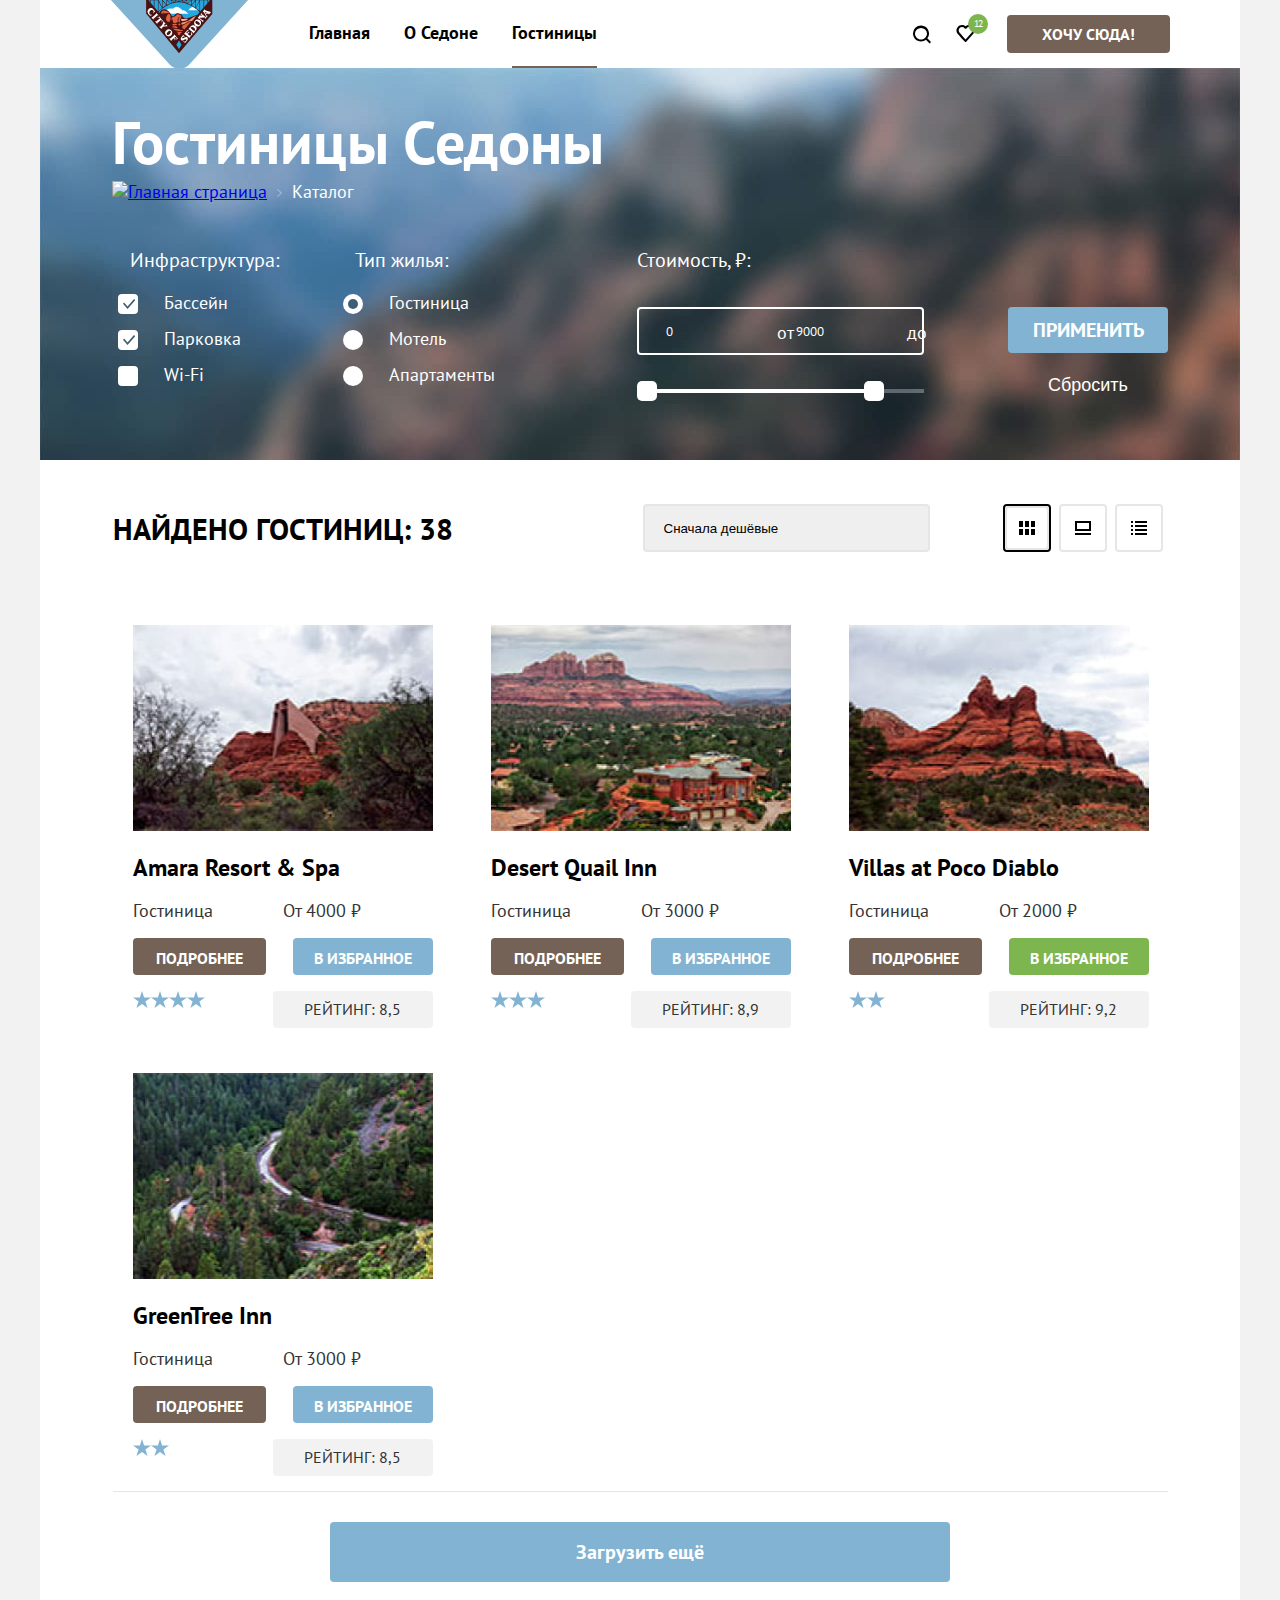
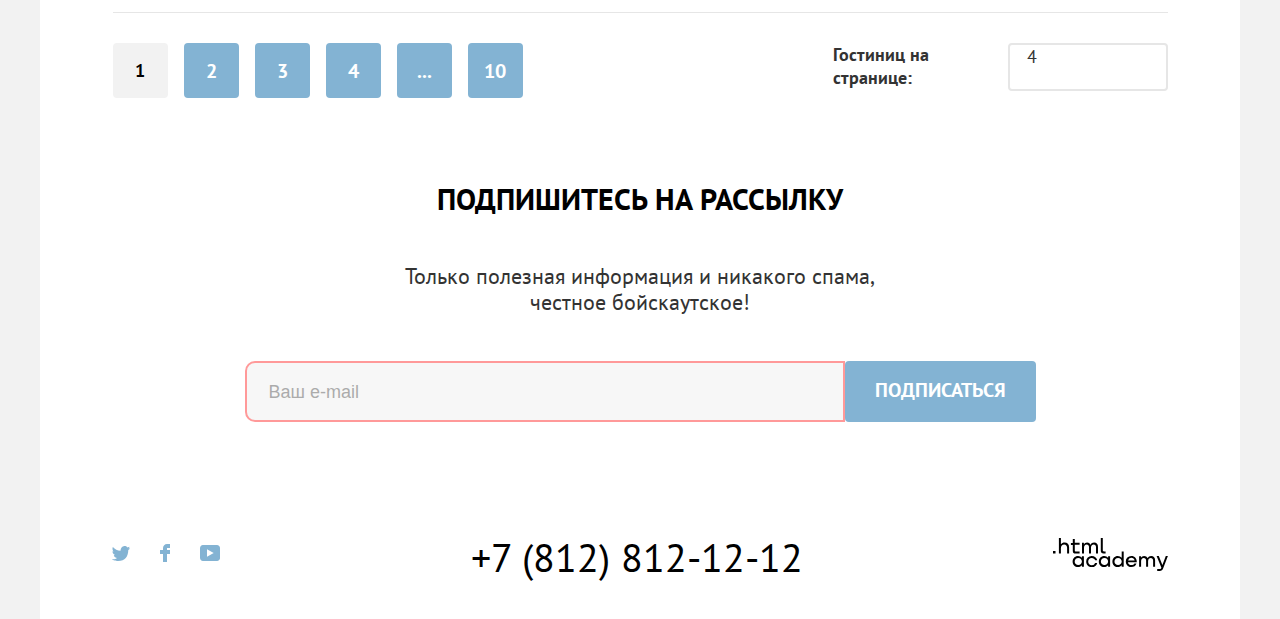
==== commit ed755705: "шлифовка2" ====
--- a/catalog.html
+++ b/catalog.html
@@ -20,28 +20,26 @@
               <a href="about.html" class="navigation-link">О Седоне</a>
             </li>
             <li class="navigation-item">
-              <a href="catalog.html" class="navigation-link navigation-link-current">Гостиницы</a>
+              <a href="catalog.html" class="navigation-link current">Гостиницы</a>
             </li>
           </ul>
           <ul class="navigation-user">
-            <li class="navigation-item">
+            <li class="item-user">
               <a href="#" class="navigation-link">
                 <span class="visually-hidden">Поиск</span>
-                <svg width="20" height="19" fill="none" xmlns="http://www.w3.org/2000/svg"><path d="m19.03 17.05-3.71-3.7c1-1.3 1.7-3 1.7-4.9 0-4.4-3.61-8-8.02-8a8.12 8.12 0 0 0-8.03 8.1c0 4.4 3.61 8 8.03 8 1.8 0 3.5-.6 4.91-1.7l3.71 3.7 1.4-1.5ZM9 14.55c-3.31 0-6.02-2.7-6.02-6a6.03 6.03 0 0 1 12.03 0c0 3.3-2.7 6-6.01 6Z" fill="#000"/></svg>
+                <svg width="20" height="19" fill="none" xmlns="http://www.w3.org/2000/svg"><path d="m19.03 17.05-3.71-3.7c1-1.3 1.7-3 1.7-4.9 0-4.4-3.61-8-8.02-8a8.12 8.12 0 0 0-8.03 8.1c0 4.4 3.61 8 8.03 8 1.8 0 3.5-.6 4.91-1.7l3.71 3.7 1.4-1.5ZM9 14.55c-3.31 0-6.02-2.7-6.02-6a6.03 6.03 0 0 1 12.03 0c0 3.3-2.7 6-6.01 6Z"></svg>
               </a>
             </li>
-            <li class="navigation-item">
-              <a href="#" class="navigation-link">
+            <li class="item-user">
+              <a href="#" class="navigation-link with-counter">
+                <span class="counter">12</span>
                 <span class="visually-hidden">Избранное</span>
-                <svg width="19" height="17" fill="none" xmlns="http://www.w3.org/2000/svg"><path d="M9.44 17a.9.9 0 0 1-.8-.4c-5.41-6.1-6.72-7.5-7.02-7.9A5.4 5.4 0 0 1 6.03 0c1.3 0 2.51.5 3.51 1.3a5.47 5.47 0 0 1 9.03 4.1c0 1.3-.5 2.5-1.3 3.4l-7.02 7.9c-.2.2-.4.3-.8.3ZM3.43 7.5c.3.4 3.5 4 6.11 6.9l6.22-7c.5-.5.7-1.2.7-2 0-1.8-1.5-3.3-3.3-3.3-1 0-2.01.5-2.71 1.3-.3.3-.6.4-.9.4-.3 0-.6-.2-.8-.4a3.7 3.7 0 0 0-2.72-1.3c-1.8 0-3.3 1.5-3.3 3.3-.1.9.3 1.6.7 2.1-.1 0-.1 0 0 0Z" fill="#000"/></svg>
+                <svg width="19" height="17" fill="none" xmlns="http://www.w3.org/2000/svg"><path d="M9.44 17a.9.9 0 0 1-.8-.4c-5.41-6.1-6.72-7.5-7.02-7.9A5.4 5.4 0 0 1 6.03 0c1.3 0 2.51.5 3.51 1.3a5.47 5.47 0 0 1 9.03 4.1c0 1.3-.5 2.5-1.3 3.4l-7.02 7.9c-.2.2-.4.3-.8.3ZM3.43 7.5c.3.4 3.5 4 6.11 6.9l6.22-7c.5-.5.7-1.2.7-2 0-1.8-1.5-3.3-3.3-3.3-1 0-2.01.5-2.71 1.3-.3.3-.6.4-.9.4-.3 0-.6-.2-.8-.4a3.7 3.7 0 0 0-2.72-1.3c-1.8 0-3.3 1.5-3.3 3.3-.1.9.3 1.6.7 2.1-.1 0-.1 0 0 0Z"></svg>
               </a>
             </li>
-            <li class="navigation-item">
-              <a href="#" class="navigation-link">
-               <button class="scan-button" type="button">Хочу сюда!</button>
-              </a>
-            </li>
           </ul>
+          <button class="want-button " type="button">Хочу сюда!</button>
+          
         </nav>
       </header>
 
@@ -54,11 +52,10 @@
                 <img class="breadcrumbs-house" src="../1925169-sedona-33/images/home_wight.svg" width="12" height="12" alt="Главная страница">
                 <span class="visually-hidden">Главная</span></a>
               </li>
-              <svg width="5" height="8" fill="none" xmlns="http://www.w3.org/2000/svg"><path d="M4.8 3.6 1 .2C.8 0 .4 0 .1.2-.2.4-.1.8.1 1l3.3 3L.2 7c-.2.2-.2.6 0 .8 0 .1.3.2.4.2.1 0 .3-.1.4-.2l3.8-3.4c.3-.2.3-.6 0-.8Z" fill="#fff"/></svg>
               <li class="breadcrumbs-item">
                 <a class="breadcrumbs-link">Каталог</a>
               </li>
-            </ul>
+            </ul> 
 
             <div class="index-columns">
         
@@ -71,17 +68,26 @@
                 <ul class="catalog-filter-list">
                   <li class="catalog-filter-item">
                     <label class="control">
-                      <input class="control-input" type="checkbox" name="pool" checked>Бассейн
+                      <input class="visually-hidden control-input" type="checkbox" name="pool" checked>
+                      <span class="control-mark"></span>
+                      <span class="control-label">Бассейн</span>
+                      
                     </label>
                   </li>
                   <li class="catalog-filter-item">
                     <label class="control">
-                      <input class="control-input" type="checkbox" name="parking" checked >Парковка
+                      <input class="visually-hidden control-input" type="checkbox" name="parking" checked>
+                      <span class="control-mark"></span>
+                      <span class="control-label">Парковка</span>
+                      
                   </label>
                   </li>
                   <li class="catalog-filter-item">
                     <label class="control">
-                      <input class="control-input" type="checkbox" name="wi-fi">Wi-Fi
+                      <input class="visually-hidden control-input" type="checkbox" name="wi-fi">
+                      <span class="control-mark"></span>
+                      <span class="control-label">Wi-Fi</span>
+                     
                     </label>
                   </li>
                 </ul>     
@@ -92,28 +98,55 @@
                   <ul class="catalog-filter-list">
                     <li class="catalog-filter-item">
                       <label class="control">
-                        <input class="control-input" type="radio" name="type-house" value="hotel" checked>Гостиница
+                        <input class="visually-hidden control-input" type="radio" name="type-house" value="hotel" checked>
+                        <span class="control-mark radius-radio"></span>
+                        <span class="control-label">Гостиница</span>
+                        
                       </label>
                     </li>
                     <li class="catalog-filter-item">
                       <label class="control">
-                        <input class="control-input" type="radio" name="type-house" value="motel">Мотель
+                        <input class="visually-hidden control-input" type="radio" name="type-house" value="motel">
+                        <span class="control-mark radius-radio"></span>
+                        <span class="control-label">Мотель</span>
+                        
                       </label>
                     </li>
                     <li class="catalog-filter-item">
                       <label class="control">
-                        <input class="control-input" type="radio" name="type-house" value="apartments">Апартаменты
+                        <input class="visually-hidden control-input" type="radio" name="type-house" value="apartments">
+                        <span class="control-mark radius-radio"></span>
+                        <span class="control-label">Апартаменты</span>
+                        
                       </label>
                     </li>
                   </ul>
                 </fieldset>
               </section>
-
-              <section class="price">
-                <section class="button-price">
-                  <button class="button-blue" type="submit">Применить</button>
-                  <button class="button-clean" type="reset">Сбросить</button>
-                </section>
+              
+              <div class="range">
+               <p>Стоимость, ₽:</p>
+
+                <div class="range-wrapper-inputs">
+                  <label class="catalog-filter-label one">
+                    <input class="range-input" type="number" value="0" name="min-prace">  от
+                  </label>
+                  <label class="catalog-filter-label two">
+                   <input class="range-input" type="number" value="9000" name="max-prace">  до 
+                  </label>
+                </div>
+
+                <div class="range-bar">
+                  <div class="range-control range-progres"></div>
+                  <div class="range-control"></div>
+                  <button class="range-toggle toggle-min" type="button"></button>
+                  <button class="range-toggle toggle-max" type="button"></button>
+                </div>
+              </div>  
+
+              <section class="price button-price">
+                <button class="button-blue" type="submit">Применить</button>
+                <button class="button-clean" type="reset">Сбросить</button>
               </section>
             </div>
           </header>
@@ -121,9 +154,9 @@
           <div class="sorting-container">
               <b>Найдено гостиниц: 38</b>
             <select class="select-control" aria-label="Сортировка">
-              <option value="popular">Сначала популярные</option>
-              <option value="cheap">Сначала дешёвые</option>
-              <option value="expensive">Сначала дорогие</option>
+              <!-- <option value="popular">Сначала популярные</option> -->
+              <option class="" value="cheap">Сначала дешёвые</option>
+              <!-- <option value="expensive">Сначала дорогие</option> -->
             </select>
 
             <ul class="interface-list">
@@ -136,7 +169,7 @@
               <li class="interface-item">
                 <a href="#" class="button-mini">
                   <span class="visually-hidden">Показать развернуто</span>
-                  <img class="list-view" src="./images/mode-slideshow.svg" width="16" height="14" alt="вид списка:развернуто"">
+                  <img class="list-view" src="./images/mode-slideshow.svg" width="16" height="14" alt="вид списка:развернуто">
                 </a>
               </li>
               <li class="interface-item">
@@ -151,7 +184,7 @@
               <ul class="hotel-list">
                 <li class="hotel-card">
                   <a class="hotel-card-link" href="hotel.html">
-                  <img class="hotel-card-image" src="./images/hotel-1.jpg" width="299" height="206" alt="Amara Resort & Spa">
+                  <img class="hotel-card-image" src="./images/hotel-1.jpg" width="300" height="206" alt="Amara Resort & Spa">
                   <h3 class="hotel-card-title">Amara Resort & Spa</h3></a>
                   <div class="price-from">
                     <b class="hotel-card-class">Гостиница</b>
@@ -171,7 +204,7 @@
                 </li>
                 <li class="hotel-card">
                   <a class="hotel-card-link" href="hotel.html">
-                  <img class="hotel-card-image" src="./images/hotel-2.jpg" width="299" height="206" alt="Desert Quail Inn">
+                  <img class="hotel-card-image" src="./images/hotel-2.jpg" width="300" height="206" alt="Desert Quail Inn">
                   <h3 class="hotel-card-title">Desert Quail Inn</h3></a>
                   <div class="price-from">
                     <b class="hotel-card-class">Гостиница</b>
@@ -187,10 +220,10 @@
                     <img class="hotel-stars" src="./images/star.svg" width="18" height="17" alt="star">
                     <b class="hotel-card-rating">Рейтинг: 8,9</b>
                   </div>
-                </li></a>
+                </li>
                 <li class="hotel-card">
                   <a class="hotel-card-link" href="hotel.html">
-                  <img class="hotel-card-image" src="./images/hotel-3.jpg" width="299" height="206" alt="Villas at Poco Diablo">
+                  <img class="hotel-card-image" src="./images/hotel-3.jpg" width="300" height="206" alt="Villas at Poco Diablo">
                   <h3 class="hotel-card-title">Villas at Poco Diablo</h3></a>
                   <div class="price-from">
                     <b class="hotel-card-class">Гостиница</b>
@@ -208,7 +241,7 @@
                 </li></a>
                 <li class="hotel-card">
                   <a class="hotel-card-link" href="hotel.html">
-                  <img class="hotel-card-image" src="./images/hotel-4.jpg" width="299" height="206" alt="GreenTree Inn">
+                  <img class="hotel-card-image" src="./images/hotel-4.jpg" width="300" height="206" alt="GreenTree Inn">
                   <h3 class="hotel-card-title">GreenTree Inn</h3></a>
                   <div class="price-from">
                     <b class="hotel-card-class">Гостиница</b>
@@ -253,9 +286,7 @@
 
                 <div class="hotel-search"> 
                   <b>Гостиниц на странице:</b>
-                  <select class="select-control-hotel" aria-label="Колличество найденных отелей">
-                    <option value="popular">4</option>
-                  </select>
+                  <div class="select-control-hotel" aria-label="Колличество найденных отелей">4 </div>
                 </div>
               </div>
           <section class="take-mailing-catalog">
@@ -264,7 +295,7 @@
             <div class="mail-email-button">
               <form class="mailing-form-catalog" action="https://echo.htmlacademy.ru" method="post">
                 <label for="mailing-email"></label>
-                  <input type="email" placeholder="Ваш e-mail" name="e-mail" id="mailing-email">
+                  <input class="email error" type="email" placeholder="Ваш e-mail" name="e-mail" id="mailing-email">
                   <button class="button-blue" type="submit">Подписаться</button>
               </form>
             </div>
@@ -305,7 +336,8 @@
 
           <section class="logo-academy">
             <a class="footer-logo" target="_blank" href="https://htmlacademy.ru">
-            <img class="footer-logo-academy" src="images/logo_htmlacademy.svg" width="115" height="34 alt="Логотип HTML Academy"></a>
+            <svg width="115" height="34" fill="none" xmlns="http://www.w3.org/2000/svg"><path d="M0 12.9v2.6h2.5v-2.6H0ZM11.6 4.5c-1.6 0-2.8.7-3.6 1.7h-.1V0h-2v15.5h2v-5.3c0-2.1 1.3-3.6 3.3-3.6 1.8 0 2.9 1.4 2.9 3.2v5.7h2V9.4c.1-3-1.8-4.9-4.5-4.9ZM26.6 4.8h-4.8V1.1h-2v3.8h-1.9v2h1.9v6c0 1.7 1 2.7 2.7 2.7h4.1v-2h-3.7c-.7 0-1.1-.4-1.1-1.1V6.8h4.8v-2ZM41.1 4.6c-1.6 0-2.9.8-3.5 2.1h-.1a3.7 3.7 0 0 0-3.4-2.1c-1.4 0-2.5.8-3.1 1.8h-.1V4.8H29v10.6h2V10c0-2 1-3.5 2.6-3.5 1.5 0 2.4 1 2.4 2.6v6.3h2V9.8c0-2.4 1.4-3.3 2.6-3.3 1.5 0 2.4 1 2.4 2.6v6.3h2V8.9c.1-2.5-1.4-4.3-3.9-4.3ZM47.8 12.7c0 1.7 1 2.7 2.8 2.7h2v-2h-1.7c-.7 0-1.1-.4-1.1-1.1V0h-2v12.7ZM28.9 19.7a4.9 4.9 0 0 0-3.9-1.8c-3.1 0-5.4 2.3-5.4 5.6s2.3 5.6 5.4 5.6c1.8 0 3-.8 3.8-1.9h.1v1.6h2V18.2h-2v1.5Zm-3.6 7.4a3.5 3.5 0 0 1-3.6-3.6c0-2 1.4-3.6 3.6-3.6s3.6 1.6 3.6 3.6c0 1.9-1.4 3.6-3.6 3.6ZM44.2 22c-.5-2.4-2.6-4.1-5.4-4.1a5.4 5.4 0 0 0-5.6 5.6c0 3.1 2.2 5.6 5.6 5.6 2.8 0 4.9-1.8 5.4-4.2h-2.1a3.4 3.4 0 0 1-3.3 2.3 3.5 3.5 0 0 1-3.6-3.6c0-2 1.4-3.6 3.6-3.6 1.6 0 2.8 1 3.3 2.2h2.1V22ZM55.1 19.7a4.9 4.9 0 0 0-3.9-1.8c-3.1 0-5.4 2.3-5.4 5.6s2.3 5.6 5.4 5.6c1.8 0 3-.8 3.8-1.9h.1v1.6h2V18.2h-2v1.5Zm-3.6 7.4a3.5 3.5 0 0 1-3.6-3.6c0-2 1.4-3.6 3.6-3.6s3.6 1.6 3.6 3.6c0 1.9-1.5 3.6-3.6 3.6ZM68.7 19.8a5 5 0 0 0-3.9-1.9c-3.1 0-5.4 2.3-5.4 5.6s2.2 5.6 5.4 5.6c1.7 0 3-.8 3.8-1.8h.1v1.5h2V13.4h-2v6.4Zm-3.6 7.3a3.5 3.5 0 0 1-3.6-3.6c0-2 1.4-3.6 3.6-3.6s3.6 1.6 3.6 3.6c-.1 2-1.5 3.6-3.6 3.6ZM78.3 17.9a5.4 5.4 0 0 0-5.5 5.6c0 3 2.1 5.6 5.5 5.6 2.5 0 4.5-1.3 5.2-3.6h-2.1c-.5 1-1.6 1.6-3 1.6-1.9 0-3.3-1.3-3.4-2.9h8.8c.2-3.6-2-6.3-5.5-6.3Zm0 1.9c1.7 0 3 1 3.3 2.6h-6.5a3.2 3.2 0 0 1 3.2-2.6ZM98.2 17.9a4 4 0 0 0-3.6 2h-.1c-.6-1.2-1.8-2-3.4-2-1.4 0-2.5.7-3.1 1.8v-1.5h-1.9v10.6h2v-5.4c0-2 1-3.4 2.6-3.5 1.5 0 2.4 1 2.4 2.6v6.3h2v-5.6c0-2.4 1.4-3.3 2.6-3.3 1.5 0 2.4 1 2.4 2.6v6.3h2v-6.5c.1-2.6-1.4-4.4-3.9-4.4ZM109.4 27l-3.6-8.9h-2.2l4.8 11.6c-.3.9-.7 1.2-1.7 1.2h-2.5v2h2.5c1.8 0 2.8-.8 3.5-2.6l4.7-12.2h-2.1l-3.4 8.9Z"></svg>
+          </a>
           </section>
         </div>
       </footer>
--- a/styles/styles.css
+++ b/styles/styles.css
@@ -22,9 +22,10 @@
   height: 100%;
 }
 
-body {
-  margin: 0;
-  display: flex;
+body { 
+  display: flex;
+  min-width: 1200px;
+  margin: 0;
   flex-direction: column;
   min-height: 100%;
   font-family: "PT Sans", sans-serif ;
@@ -46,24 +47,29 @@
 }
 
 .page-header {
-   background: #ffffff;
+  padding-left: 40px;
+  padding-right: 40px;
+  background: #ffffff;
 }
 
 .navigation {
+  position: relative;
+  display: flex;
+  width: 1060px;
+  margin: 0 auto;
+  align-items: center;
   line-height: 26px;
   color: #000000;
   font-weight: 700;
   text-align: center;
+  text-decoration: none;
   background-color: #ffffff;
-  text-decoration: none;
-  text-transform: uppercase;
-  display: flex;
-  width: 1060px;
-  margin: 0;
-  padding: 0 70;
+
 }
 
 .navigation-logo {
+  position: absolute;
+  z-index: 1;
   display: flex;
   margin-right: 70px;
   padding: 0;
@@ -71,46 +77,121 @@
 }
 
 .navigation-list {
-  margin: 0;
-  padding: 0;
-  width: 460px;
+  display: flex;
+  margin: 0;
+  padding: 0 30px;
+  flex-wrap: wrap;
+  margin-left: 169px;
   list-style: none;
+}
+
+.navigation-user {
   display: flex;
   flex-wrap: wrap;
-}
-
-.navigation-user {
   margin: 0;
   padding: 0;
   margin-left: auto;
+  margin-right: 20px;
   max-width: 300px;
   list-style: none;
-  display: flex;
+}
+
+.item-user {
+  padding: 0 12px;
+}
+
+.item-user:active {
+  color: rgba(117, 98, 87, 0.3)
 }
 
 .navigation-item {
-display: block;
-padding: 20px 17px;
-}
-
-.navigation-user .navigation-item {
-  min-height: 42px;
-  min-height: 66px;
+display: flex;
+margin: 0;
+margin-right: 34px;
+}
+
+.navigation-item:last-child {
+  margin-right: 0;
+}
+
+.current {
+  padding: 13.5px 0;
+  border-bottom: 2px solid #756257;
+  /* box-shadow: 0 2px 0px 0 #756257; */
+}
+
+.navigation-link {
+  padding: 20px 0;
 }
 
 .navigation-link:hover {
   color: #756257;
 }
 
-.navigation-link:focus {
-  box-shadow:  inset 0 0 0 4px #83B3D3;
+.navigation-link svg{
+  fill: #000000;
+}
+
+.navigation-link:active {
+  color: rgba(117, 98, 87, 0.3);
+}
+
+.with-counter {
+  position: relative;
+}
+
+.counter {
+  position: absolute;
+  top: 9px;
+  right: -13px;
+  display: flex;
+  justify-content: center;
+  align-items: center;
+  width: 20px;
+  height: 20px;
+  color: #ffffff;
+  text-align: center;
+  font-size: 10px;
+  line-height: 13px;
+  font-weight: normal;
+  letter-spacing: -0.1em;
+  background-color: #7db54f ;
+  border-radius: 10px;
+}
+
+.want-button {
+  width: 160;
+  padding: 9px 35px;
+  text-align: center;
+  text-transform: uppercase;
+  font-weight: 700;
+  font-size: 16px;
+  line-height: 20px;
+  text-decoration: none;
+  color: #ffffff;
+  font-family: inherit;
+  background-color: #756257;
+  border: none;
+  border-radius: 4px;
+}
+
+.want-button:hover {
+ background-color: #615048;
+}
+  
+.want-button:focus {
+  box-shadow:  inset 0 0 0 4px #83b3d3;
   outline: none;
 }
 
+.want-button:active{
+  color: rgba(117, 98, 87, 0.3);
+}
+
 .page-container {
-  background-color: #FFFFFF;
   width: 1200px;
   margin: 0 auto;
+  background-color: #ffffff;
 }
 
 .logo {
@@ -119,6 +200,7 @@
 }
 
 .page-header a {
+  display: flex;
   color: #000000;
   text-decoration: none;
 }
@@ -133,6 +215,7 @@
 }
 
 .promo {
+  position: relative;
   padding-top: 51px;
   padding-bottom: 82px;
   background-image: url("../images/index-background.jpg");
@@ -140,6 +223,22 @@
   background-repeat: no-repeat;
 }
 
+.promo::after {
+  content: '';
+  position: absolute;
+  bottom: 0;
+  display: flex;
+  width: 100%;
+  height: 57px;
+  background-image: url(../images/decor.svg);
+}
+
+.decor {
+  position: absolute;
+  bottom: 0;
+  background-size: 100% auto;
+}
+
 .logo-frame {
   background-size: 100% auto;
   text-align: center;
@@ -148,43 +247,38 @@
 .advantages {
   padding-top: 60px;
   margin-bottom: 91px;
+  background-color: #ffffff;
 }
 
 .advantages-list {
   display: flex;
-  text-align: center;
   margin: 0;     
   padding: 0;
   min-height: 384px;
-
+  text-align: center;
 }
 
 .advantages-item {
-  background-color: #83B3D31F;
   width: 400px;
   text-align: center;
-  list-style: none;
-}
-
-.advantages-item:nth-child(2) {
-  background-color: #FFFFFF;
+  list-style: none; 
+  background-color: #83b3d31f;
 }
 
 .advantages-item:nth-child(5) {
-  background-color: #83B3D3;
+  background-color: #83b3d3;
 }
 
 .advantages-title {
+  margin-bottom: 20px;
+  margin-top: 23px;
   font-size: 24px;
   line-height: 28px;
   text-transform: uppercase;
   font-weight: 700;
-  margin-bottom: 20px;
-  margin-top: 23px;
-
-}
-
-.advantages-item p{
+}
+
+.advantages-item p {
   width: 250px;
   margin: 0;
 }
@@ -192,42 +286,46 @@
 .title_town {
   display: flex;
   justify-content: space-between;
+  width: 720px;
+  margin: 0 auto;
+  margin-bottom: 31px;
   font-size: 30px;
   line-height: 36px;
   text-align: center;
   font-weight: 700;
   text-transform: uppercase;
+}
+
+.title_town .picture {
+  width: 800px;
+}
+
+.causes {
   width: 720px;
   margin: 0 auto;
-  margin-bottom: 23px;
-}
-
-.title_town .picture{
-  width: 800px;
-}
-
-.causes {
+  margin-bottom: 80px;
   text-align: center;
   font-size: 22px;
   line-height: 26px;
   color: #333333;
-  width: 720px;
-  margin: 0 auto;
-  margin-bottom: 79px;
+}
+
+.color-blok {
+  background: rgba(131, 179, 211, 0.2);
 }
 
 .town-photo {
   display: flex;
-  color: #FFFFFF;
-  background-color: #83B3D3;
-  text-align: center;
+  color: #ffffff;
+  text-align: center;
+  background-color: #83b3d3;
 }
 
 .photo-block {
+  display: flex;
+  flex-direction: column;
+  align-items: center;
   width: 400px;
-  display: flex;
-  flex-direction: column;
-  align-items: center;
 }
 
 .logo-blok {
@@ -237,6 +335,9 @@
 .town-photo b {
   margin-top: 97px;
   text-transform: uppercase;
+  font-weight: 700;
+  font-size: 24px;
+  line-height: 28px;
 }
 
 .town-photo .number {
@@ -245,12 +346,12 @@
 }
 
 .town-photo p {
-  text-align: center;
-  color: #FFFFFF;
+  width: 250px;
+  margin-bottom: 87px;
+  margin-top: 0;
+  text-align: center;
+  color: #ffffff;
   font-weight: 400;
-  width: 250px;
-  margin-bottom: 103px;
-  margin-top: 0;
 }
 
 .town-causes {
@@ -260,85 +361,100 @@
 }
 
 .town-causes b {
+  margin: 0;
+  margin-top: 98px;
   width: 400;
   min-height: 56;
   font-size: 24px;
   line-height: 28px;
   text-align: center;
   text-transform: uppercase;
-  margin: 0;
-  margin-top: 98px;
 }
 
 .town-causes .number {
   width: 250px;
+  margin: 30px 75px;
   min-height: 21px;
   text-align: center;
   text-transform: uppercase;
-  margin: 30px 75px;
   color: #333333;
 }
 
 .town-causes p {
-  color: #333333;
   width: 250px;
   margin-top: 0;
   margin-bottom: 103px;
+  color: #333333;
 }
 
 .take-mailing {
+  display: block;
+  padding-top: 93px;
+  padding-bottom: 94px;
   background-image: url("../images/background.jpg");
   background-size: 100% auto;
   text-align: center; 
   font-size: 22px;
   line-height: 26px;
-  color: #FFFFFF;
-  padding-top: 93px;
-  padding-bottom: 94px;
+  color: #ffffff;
 }
 
 .take-mailing input {
+  padding: 0 22px;
+  width: 600px;
+  min-height: 60px; 
   font-family: inherit;
-  width: 600px;
-  min-height: 60px;
-  padding: 0 0 0 200;
+  font-size: inherit;
+  border: none;
+  background: #f2f2f2;
+  border-radius: 10px 0px 0px 10px;
 }
 
 .mailing-info {
-  margin-bottom: 26px;
-}
-
-.take-mailing .button-blue {
-  width: 200px;
-  padding: 0 200 0 0;
-  margin-bottom: 93px;
+  margin-top: 29px;
+  margin-bottom: 46px;
 }
 
 .mailing {
+  margin-bottom: 15px;
+  margin-top: 0;
   font-size: 30px;
   line-height: 36px;
   font-weight: 700;
   text-align: center; 
-  margin-bottom: 15px;
-  margin-top: 0;
+  text-transform: uppercase;
+}
+
+.mailing-form {
+  display: flex;
 }
 
 .want-hotel {
+  width: 1200px;
+  margin: 0;
   text-align: center;
   font-size: 22px;
   line-height: 26px;
-  width: 1200px;
-  margin: 0;
-
 }
 
 .want {
+  padding: 0 240;
+  margin-bottom: 29px;
+  margin-top: 0;
   font-size: 30px;
   line-height: 36px;
   font-weight: 700;
-  padding: 0 240;
-  margin-bottom: 15px;
-  margin-top: 0;
+  text-transform: uppercase;
+}
+
+.want .p {
+  width: 720px;
+  margin: 0 auto;
+  margin-bottom: 56px;
+  text-align: center;
+  font-size: 22px;
+  line-height: 26px;
+  color: #333333;
 }
 
 .logo-academy {
@@ -352,36 +468,61 @@
 .inner-wrapper {
  width: 1055px;
  margin: 0 auto;
+ margin-top: 44px;
 }
 
 .inner-header  {
+  padding: 0 72px;
   background-image: url(../images/catalog-background.jpg);
-  color: #FFFFFF;
-  padding: 0 72px;
+  color: #ffffff;
 }
 
 .inner-header-title{
+  padding-top: 35px;
+  margin-bottom: 0;
+  margin-right: 71px;
+  margin-top: 0;
   font-size: 60px;
   line-height: 78px;
-  padding-top: 35px;
-  margin-bottom: 5px;
-  margin-right: 71px;
-  margin-top: 0;
 }
 
 .breadcrumbs {
   display: flex;
+  flex-wrap: wrap;
+  align-items: center;
+  margin: 0;
+  padding: 0;
   list-style: none;
-  margin: 0;
-  padding: 0;
-}
-
-.breadcrumbs-house {
- margin-right: 10px;
-}
-
-.breadcrumbs-link {
-  margin-left: 10px;
+}
+
+.breadcrumbs-item {
+  position: relative;
+  display: flex;
+  align-items: center;
+}
+
+.breadcrumbs-item::after {
+  content: '';
+  display: flex;
+  width: 5px;
+  height: 8px;
+  margin: 0 10px;
+  margin-top: 3px;
+  background-image: url("../images/arrow.svg");
+  opacity: 0.3;
+}
+
+.breadcrumbs-item:last-child::after {
+ display: none;
+}
+
+.breadcrumbs-item:hover {
+  opacity: 0.6;
+}
+
+.breadcrumbs-item:active {
+  border: 3px solid #83b3d3;
+  border-radius: 4px;
 }
 
 .index-columns {
@@ -408,10 +549,16 @@
 }
 
 .catalog-filter-group {
+  padding-top: 0;
+  padding-right: 55px;
   font-size: 18px;
   line-height: 23px;
+  border: none;
+}
+
+.catalog-filter-list {
+  padding: 0;
   list-style: none;
-  
 }
 
 .catalog-filter-title {
@@ -420,17 +567,95 @@
   list-style: none;
 }
 
+.catalog-filter-item {
+  margin-bottom: 13px;
+}
+
+.control-mark.radius-radio {
+  border-radius: 50%;
+}
+
+.control {
+  position: relative;
+  display: block;
+  padding-left: 36px;
+}
+
+.control-mark {
+  position: absolute;
+  top: 3px;
+  left: -10px;
+  width: 20px;
+  height: 20px;
+  border: none;
+  background: #ffffff;
+  border-radius: 4px;
+}
+
+.control:hover .control-mark {
+  background: rgba(255, 255, 255, 0.6);
+}
+
+.control:active .control-mark {
+  background: rgba(255, 255, 255, 0.6);
+  outline: 3px solid #83b3d3;
+}
+
+.control-input[type="radio"]:checked + .control-mark::before{
+  content: "";
+  position: absolute;
+  top: 50%;
+  left: 50%;
+  transform: translate(-50%,-50% );
+  width: 10px;
+  height: 10px;
+  border-radius: 50%;
+  background: #3f5e72;
+}
+
+/* .control-input[type="checkbox"]:checked + .control-mark::before {
+  transform: rotate(-45deg);
+  content: "";
+  position: absolute;
+  top: 7px;
+  left:7px;
+  width: 2px;
+  height: 8px;
+  background: #3f5e72;
+}
+
+.control-input[type="checkbox"]:checked + .control-mark::after {
+  transform: rotate(35deg);
+  content: "";
+  position: absolute;
+  top: 4px;
+  left: 11px;
+  width: 2px;
+  height: 11px;
+  background: #3f5e72; */
+
+
+.control-input[type="checkbox"]:checked + .control-mark::after {
+  content: "";
+  position: absolute;
+  background-image: url(../images/vector.svg);
+  top: 5px;
+  left: 5px;
+  width: 12px;
+  height: 10px;
+}
+
 .hotel-list a {
   color: #000000;
   text-decoration: none;
 }
 
 .sorting-container {
+  display: flex;
+  margin-top: 44px;
+  margin: 0 auto;
+  align-items: center;
   min-height: 48px;
-  display: flex;
-  padding: 49px 0;
-  margin: 0 auto;
-  align-items: center;
 }
 
 .sorting-container b {
@@ -445,16 +670,20 @@
   width: 287px;
   height: 48px;
   margin-left: 192px;
-}
+  border: 2px solid #e6e6e6;
+  border-radius: 4px;
+}
+
 
 .interface-list {
+  display: flex;
   width: 160px;
   min-height: 48px;
   list-style: none;
-  display: flex;
+  flex-wrap: wrap;
   margin-top: 0;
   margin-bottom: 0;
-  margin-left: 81px;
+  margin-left: 550px;
   padding: 0;
 }
 
@@ -463,18 +692,145 @@
   height: 48px;
 }
 
+.range {
+  margin-top: 45px;
+}
+
+.range-control { 
+  height: 4px;
+  width: 100%;
+  background-color: #ffffff;
+  opacity: 0.3;
+}
+
+.range-progres {
+  position: absolute;
+  width: 230px;
+  opacity: 1;
+}
+
+.range-bar {
+  position: relative;
+  display: flex;
+  margin-top: 32px;
+}
+ 
+.range p {
+  margin-top: 0;
+  margin-bottom: 34px;
+  font-size: 20px;
+  line-height: 26px;
+}
+
+.range-wrapper-inputs {
+  position: relative;
+  display: flex;
+  justify-content: center;
+  margin-top: 0;
+  margin-bottom: 34px;
+  width: 287px;
+  height: 48px;
+  border: 2px solid #ffffff;
+  border-radius: 4px;
+  text-align: right;
+}
+
+.range-wrapper-inputs::after {
+  position: absolute;
+  content: '';
+  top: 0;
+  right: 140px;
+  display: flex;
+  width: 2px;
+  height: 47px;
+  background-image: url(../images/line.svg);
+}
+
+.catalog-filter-label {
+  display: flex;
+  margin-left: 30px;
+  margin: 13px 0;
+}
+
+.one.catalog-filter-label{
+  margin-left: 31px;
+}
+
+.range-input {
+  width: 113px;
+  background-color: transparent;
+  color: #ffffff;
+  font-family: inherit;
+  border: none;
+}
+ 
+.one.catalog-filter-label:hover {
+  opacity: 0.6;
+}
+
+.one.catalog-filter-label:focus{
+  box-shadow: 0px 0px 0px 3px #81b3d2;
+}
+
+.one.catalog-filter-label:active {
+  background: #756257;
+}
+
+.two.catalog-filter-label:hover {
+  opacity: 0.6;
+}
+
+.two.catalog-filter-label:focus{
+  box-shadow: 0px 0px 0px 3px #81b3d2;
+}
+
+.two.catalog-filter-label:active {
+  background: #756257;
+}
+
+.range-input::-webkit-inner-spin-button,
+.range-input::-webkit-outer-spin-button {
+  appearance: none;
+  margin: 0;
+}
+
+.range-toggle {
+  position: absolute;
+  top: -8px;
+  width: 20px;
+  height: 20px;
+  background-color: #ffffff;
+  border: none;
+  border-radius: 5px; 
+  cursor: pointer;
+}
+
+.range-toggle:focus {
+  border: 3px solid #83b3d3;
+}
+
+.range-toggle:active {
+  border: 2px solid #83b3d3;
+}
+
+.toggle-max {
+ top: -8px;
+ left: 227px;
+}
+
 .hotel-list{
-  font-size: 18px;
-  line-height: 23px;
-  color: #333333;
-  list-style: none;
-  padding: 0;
-  margin: 0;
   display: grid;
   grid-template-columns: 340px 340px 340px ;
   grid-template-rows: 438px 438px;
   column-gap: 18px;
   row-gap: 10px;
+  padding: 0;
+  margin: 0;
+  margin-top: 53px;
+  font-size: 18px;
+  line-height: 23px;
+  color: #333333;
+  list-style: none;
 }
 
 .hotel-card-image {
@@ -483,20 +839,19 @@
 }
 
 .hotel-card-title {
+  margin: 16px 0;
   font-size: 24px;
   line-height: 31px;
-  margin: 16px 0;
 }
 
 .hotel-showmore {
-  padding: 30pxd 0;
+  display: flex;
+  justify-content: center;
+  padding: 30px 0;
   width: 1055px;
   margin: 0 auto;
-  padding: 30px 0;
   border-top: 1px solid #e6e6e6;
   border-bottom: 1px solid #e6e6e6;
-  display: flex;
-  justify-content: center;
 }
 
 .pagination-show-more {
@@ -509,6 +864,10 @@
   cursor: pointer;
 }
 
+.price{
+  margin-top: 105px;
+}
+
 .price-from {
   display: flex;
   width: 300px;
@@ -516,8 +875,19 @@
   margin-bottom: 16px;
 }
 
-.price-from .hotel-card-price {
- margin: 0;
+.hotel-card-class {
+  font-weight: 400;
+  font-size: 18px;
+  line-height: 23px;
+  color: #333333;
+}
+
+.hotel-card-price {
+  margin-left: 70px;
+  font-weight: 400;
+  font-size: 18px;
+  line-height: 23px;
+  color: #333333;
 }
 
 .button-card {
@@ -534,20 +904,26 @@
 }
 
 .hotel-card {
-display: flex;
-flex-direction: column;
-padding: 20px;
+  display: flex;
+  flex-direction: column;
+  padding: 20px;
 }
 
 .hotel-card-rating {
+  display: flex;
+  align-items: center;
+  justify-content: center;
   margin-left: auto;
-  background-color: #F2F2F2;
-  border-radius: 4px;
   width: 160px;
-  height: 37px;
+  height: 37px;  
   text-align: center;
   text-transform: uppercase;
   color: #333333;
+  font-size: 16px;
+  line-height: 21px;
+  font-weight: normal;
+  background-color: #f2f2f2;
+  border-radius: 4px;
 }
 
 .sorting-container-pagination {
@@ -567,58 +943,115 @@
 
 .pagination-link {
   display: block;
+  align-items: center;
+  justify-content: center;
   box-sizing: border-box;
   width: 55px;
   height: 55px;
   margin-right: 8px;
   line-height: 26px;
   font-weight: 700;
-  align-items: center;
-  justify-content: center;
-}
-
-.pagination-current {
-  background-color: #F2F2F2;
+}
+
+.pagination-current { 
+  display: flex;
+  text-align: center;
+  background-color: #f2f2f2;
+  border-radius: 4px;
 }
 
 .pagination-item:not(:last-child) {
   margin-right: 8px;
 }
 
-.hotel-search b{
+.pagination-link:hover {
+  background: #68a2ca;
+}
+.pagination-link:focus {
+  background: #68a2ca;
+  border: 3px solid #756257;
+}
+
+.pagination-link:active {
+  background: #f2f2f2;
+}
+
+.hotel-search { 
+  position: relative;
+  display: flex;
+}
+  
+.hotel-search b {
+  display: inline;
+  width: 175px;
+  align-items: center;
+  margin-left: auto;
   color: #333333;
   font-size: 18px;
   line-height: 23px;
-  margin-left: auto;
 }
 
 .select-control-hotel {
-  margin-left: 51px;
   width: 160px;
   height: 48px;
+  padding-left: 17px;
+  color: #333333;
+  font-size: 18px;
+  line-height: 23px;
+  background-image: url(../images/arrow.select-control.svg);
+  background-repeat: no-repeat;
+  appearance: none;
+  background-position: right 16px center;
+  border: 2px solid #e6e6e6;
+  border-radius: 4px;
+}
+
+.select-control {
+  margin: 0;
+  padding-left: 19px;
+  width: 287px;
+  height: 48px;
+  margin-left: 530px;
+  border: 2px solid #e6e6e6;
+  border-radius: 4px;
+  position: absolute;
+  background-image: url(../images/arrow.select-control.svg);
+  background-repeat: no-repeat;
+  appearance: none;
+  background-position: right 16px center;
 }
 
 .social-list {
   display: flex;
-  list-style: none;
-  text-decoration: none;
-  max-width: 120px;
+  flex-wrap: wrap;
   margin-right: auto;
   margin-top: 49px; 
   margin-bottom: 53px;
+  padding-left: 0;
+  list-style: none;
+  text-decoration: none;
 }
 
 .social-item {
   margin-right: 30px;
 }
 
+.social-item:last-child {
+  margin-right: 0;
+}
+
 .social-item:hover {
-color: #68A2CA;
+  color: #68a2ca;
 }
 
 .social-item:focus {
-  box-shadow: inset 0 0 0 4px #83B3D3;
+  box-shadow: inset 0 0 0 4px #83b3d3;
+  border-radius: 10px;
   outline: none;
+}
+
+.social-item:active {
+  color: #68a2ca;
 }
 
 .tel {
@@ -635,13 +1068,18 @@
   }
 
 .tel:focus {
-  box-shadow: inset 0 0 0 4px #83B3D3;
+  box-shadow: inset 0 0 0 4px #83b3d3;
   outline: none;
+  border-radius: 10px;
 }
   
+.tel:active {
+  color: #756257;
+}
+
 .footer-logo {
-width: 115px;
-margin-left: auto;
+  width: 115px;
+  margin-left: auto;
 }
 
 .page-footer-container {
@@ -650,6 +1088,20 @@
   align-items: center;
   min-height: 120px;
   padding: 0 72px;
+}
+
+.footer-logo svg{
+  fill: #000000;
+}
+
+.footer-logo:hover {
+  fill: #756257;
+}
+
+.footer-logo:focus {
+  box-shadow: inset 0 0 0 4px #83b3d3;
+  outline: none;
+  border-radius: 10px;
 }
 
 .take-mailing-catalog {
@@ -660,27 +1112,26 @@
 .take-mailing-catalog input{
   width: 600px;
   min-height: 60px;
-  background-color: #F2F2F2;
-  margin: 0 auto;
+  background-color: #f2f2f2;
 }
 
 .mailing-info-catalog {
+  margin: 0;
+  margin-bottom: 46px;
   font-size: 22px;
   line-height: 26px;
   text-align: center;
   color: #333333;
-  margin: 0;
+}
+
+.mailing-catalog {
+  margin-top: 53px;
   margin-bottom: 46px;
-}
-
-.mailing-catalog {
   align-items: center;
   font-size: 30px;
   line-height: 36px;
   text-align: center;
   text-transform: uppercase;
-  margin-top: 72px;
-  margin-bottom: 46px;
 }
 
 .navigation-link .scan-button {
@@ -695,26 +1146,73 @@
   min-height: 60px;
 }
 
+.email {
+  display: flex;
+  align-items: center;
+  padding-left: 22px;
+  font-weight: 400;
+  font-size: 18px;
+  line-height: 26px;
+  color: #000000;
+  opacity: 0.6;
+  border: none;
+  background: #f2f2f2;
+  border-radius: 10px 0px 0px 10px;
+}
+
 .mail-email-button {
+  display: flex;
   justify-content: center;
-  
-  padding: 20px 0;
   min-height: 60px;
 }
-  
+
+.mail-email-button:hover {
+  background-color: #68a2ca;
+}
+
+.mail-email-button:focus {
+  background-color: #68a2ca;
+  box-shadow: inset 0 0 0 4px #756257;
+  outline: none;
+}
+
+.mail-email-button:active {
+  background-color: #68a2ca;
+}
+
+.button-blue-mail {
+  width: 200px;
+  min-height: 61px;
+  margin: 0;
+  padding: 16px;
+  cursor: pointer;
+  text-align: center;
+  text-transform: uppercase;
+  color: #ffffff;
+  font-size: 20px;
+  line-height: 26px;
+  font-weight: 700;
+  font-family: inherit;
+  border: none;
+  border-radius: 0px 10px 10px 0px;
+  background: #83b3d3;
+}
 .mail-email-button .button-blue {
   display: inline-flex;
   justify-content: center;
   width: 200;
   min-height: 61px;
   margin: 0;
-  padding: 16px;
+  padding: 16px 30px;
   cursor: pointer;
   text-align: center;
+  text-transform: uppercase;
 }
 
 .button-blue {
-  background-color: #83B3D3;
+  display: inline-flex;
+  justify-content: center;
+  padding: 10px 0;
   font-size: 20px;
   line-height: 26px;
   font-weight: 700;
@@ -723,14 +1221,12 @@
   color: #FFFFFF;
   font-family: inherit;
   border: none;
-  display: inline-flex;
-  justify-content: center;
-  border-radius: 4px;
-  padding: 10px 0;
+  border-radius: 4px;
+  background-color: #83b3d3;
 }
 
 .button-blue:hover {
-background-color: #68A2CA;
+background-color: #68a2ca;
 }
 
 .button-blue:focus {
@@ -738,69 +1234,105 @@
  outline: none;
 }
 
+.button-blue:active {
+  background: #68a2ca;
+  opacity: 0.3;
+}
+
+
 .hotel-card .button-blue {
-  background-color: #83B3D3;
-  font-size: 16px;
-  line-height: 21px;
-  font-weight: 700;
-  text-align: center;
-  text-decoration: none;
-  color: #FFFFFF;
-  font-family: inherit;
   width: 140px;
   height: 37px;
   margin-left: auto;
-  text-transform: uppercase;
-}
-
-.hotel-card .button-green {
-  background-color: #7DB54F;
   font-size: 16px;
   line-height: 21px;
   font-weight: 700;
   text-align: center;
   text-decoration: none;
-  color: #FFFFFF;
+  color: #ffffff;
   font-family: inherit;
+  text-transform: uppercase;
+  background-color: #83b3d3;
+}
+
+.hotel-card .button-blue:hover{
+  background: #68a2ca;
+  border: 1px solid #756257;
+}
+
+.hotel-card .button-blue:focus{
+  background: #68A2CA;
+  border: 3px solid #756257;
+}
+
+.hotel-card .button-blue:active{
+  opacity: 0.3;
+  background: #68a2ca;
+  border: 1px solid #756257;
+}
+
+.hotel-card .button-green {
+  display: inline-flex;
+  justify-content: center;
   width: 140px;
   height: 37px;
   margin-left: auto;
+  padding: 10px 0;
+  font-size: 16px;
+  line-height: 21px;
+  font-weight: 700;
+  text-align: center;
+  text-decoration: none;
+  color: #ffffff;
+  font-family: inherit;
   text-transform: uppercase;
   border: none;
-  display: inline-flex;
-  justify-content: center;
-  border-radius: 4px;
-  padding: 10px 0;
+  background-color: #7db54f;
+  border-radius: 4px;
+}
+
+.hotel-card .button-green:hover{
+  background: #6c9e42;
+}
+
+.hotel-card .button-green:focus{
+  background: #6c9e42;
+  border: 3px solid #756257;
+}
+
+.hotel-card .button-green:active{
+  opacity: 0.3;
+  background: #6c9e42;
 }
 
 .hotel-card .scan-button {
+  width: 133px;
+  height: 37px;
   background-color: #756257;
   font-size: 16px;
   line-height: 21px;
   font-weight: 700;
   text-align: center;
   text-decoration: none;
-  color: #FFFFFF;
+  color: #ffffff;
   font-family: inherit;
-  width: 133px;
-  height: 37px;
   text-transform: uppercase;
 }
 
 .scan-button {
-  background-color: #756257;
+  display: inline-flex;
+  justify-content: center;
+  padding: 10px 0;
   font-size: 16px;
   line-height: 20px;
   font-weight: 700;
   text-align: center;
   text-decoration: none;
-  color: #FFFFFF;
+  color: #ffffff;
   font-family: inherit;
   border: none;
-  display: inline-flex;
-  justify-content: center;
-  border-radius: 4px;
-  padding: 10px 0;
+  border-radius: 4px;
+  background-color: #756257;
 }
 
 .scan-button:hover {
@@ -812,37 +1344,91 @@
  outline: none;
 }
 
-.want-hotel .scan-button {
-  background-color: #756257;
+.scan-button:active {
+  background: #615048;
+  color: rgba(255, 255 , 255, 0.3);
+}
+
+.want-hotel .scan-button {  
+  margin-bottom: 73px;
+  width: 575px;
   font-size: 20px;
   line-height: 36px;
   font-weight: 700;
   text-align: center;
   text-decoration: none;
-  color: #FFFFFF;
+  text-transform: uppercase;
+  color: #ffffff;
   font-family: inherit;
-  padding: 0 313 0 312;
-  margin-bottom: 93px;
-  width: 575px;
+  background-color: #756257;
+}
+
+.want-hotel .scan-button:hover {
+  background-color: #615048;
+ }
+
+ .want-hotel .scan-button:focus {
+  box-shadow: inset 0 0 0 4px #83b3d3;
+  outline: none;
+ }
+
+ .want-hotel .scan-button:active {
+  background: #615048;
+    color: rgba(255, 255, 255, 0,3);
+ } 
+ 
+.error {
+  background: #ffffff;
+  border: 2px solid #ff5757;
+
 }
 
 .pagination-item .button-blue{
-  background-color: #83B3D3;
   font-size: 20px;
   line-height: 26px;
   font-weight: 700;
   text-align: center;
   text-decoration: none;
-  color: #FFFFFF;
+  color: #ffffff;
   font-family: inherit;
+  background-color: #83b3d3;
 }
 
 .button-mini {
+  display: flex;
+  justify-content: center;
+  align-items: center;
   width: 100%; 
   height: 100%;
-  display: flex;
-  justify-content: center;
-  align-items: center;
+  border-radius: 4px;
+  border: 2px solid #e6e6e6; 
+}
+
+.interface-item:first-child {
+  margin-left: 0;
+  border: 2px solid #000000;
+  border-radius: 4px;
+}
+
+.interface-item:hover{
+  border: 2px solid #83b3d3;
+  border-radius: 4px;
+}
+
+.interface-item:focus{
+  border: 2px solid #83b3d3;
+  border-radius: 4px;
+}
+
+.interface-item:active{
+  border: 2px solid #000000;
+  border-radius: 4px;
+}
+
+.interface-item {
+  width: 48px;
+  height: 48px;
+  margin-left: 8px;
 }
 
 .button-clean {
@@ -850,6 +1436,275 @@
   font-size: 18px;
   line-height: 23px;
   text-align: center;
-  color: #FFFFFF;
+  color: #ffffff;
   cursor: pointer;
-}
+  background-color: transparent;
+  border: none;
+}
+
+.button-clean:hover {
+  opacity: 0.6;
+}
+
+.button-clean:active {
+  border: 3px solid #83b3d3;
+  border-radius: 4px;
+}
+
+.modal-container {
+  position: fixed;
+  top: 0px;
+  left: 0px;
+  display: flex;
+  width: 100%;
+  height: 100%;
+  background: rgba(242, 242, 242, 0.8);
+}
+
+.modal {
+  position: relative;
+  margin: auto;
+  padding-top: 62px;
+  padding: 70px;
+  background: #ffffff;
+  box-shadow: 0px 25px 50px rgba(0, 0, 0, 0.15);
+  border-radius: 30px;
+}
+
+.modal-auth {
+  width: 715px;
+}
+
+.modal-close-button {
+  position: absolute;
+  top: 65px;
+  right: 70px;
+  width: 53px;
+  height: 53px;
+  padding: 0;
+  background-color: #f2f2f2;
+  border: none;
+  border-radius: 50%;
+  background-image: url(../images/modal-close.svg);
+  background-repeat: no-repeat;
+  background-position: center;
+  cursor: pointer;
+} 
+
+.modal-close-button:hover{
+  background: #e6e6e6;
+}
+
+.modal-close-button:focus {
+  border: 3px solid #83b3d3;
+}
+
+.modal-close-button:active{
+
+}
+
+
+.modal-title {
+  margin: 0;
+  margin-bottom: 64px;
+  font-weight: 700;
+  font-size: 30px;
+  line-height: 40px;
+  text-transform: uppercase;
+}
+
+.field-group-peaple {
+  display: flex;
+  align-items: center;
+}
+
+.child-input {
+  margin-left: 43px;
+}
+
+.peaple-input {
+  margin-left: 70px;
+}
+
+.peaple-form-field {
+  display: flex;
+  align-items: center;
+  font-weight: 700;
+  font-size: 18px;
+  line-height: 40px;
+  text-align: center;
+  color: #000000;
+}
+
+.peaple{
+  display: flex;
+  justify-content: space-between;
+}
+
+.field {
+  margin-left: 155px;
+  width: 420px;
+  margin: 0;
+  padding-left: 19px;
+  height: 50px;
+  appearance: none;
+  color: #000000;
+  font-weight: 700;
+  font-size: 18px;
+  line-height: 40px;
+  background-image: url(../images/date.svg);
+  background-repeat: no-repeat; 
+  background-position: 390px;
+  background: #f2f2f2;
+  border-radius: 4px;
+  border: none;
+}
+ 
+.field-group {
+  display: flex;
+  align-items: center;
+  justify-content: center;
+  min-height: 50px;
+  margin: 0;
+  font-weight: 700;
+  font-size: 18px;
+  line-height: 40px;
+}
+
+.field-group .date {
+  width: 155px;
+  margin: 0;
+  font-weight: 700;
+  font-size: 18px;
+  line-height: 40px;
+  color: #000000;
+}
+
+.field-group-peaple.date {
+  width: 155px;
+  margin: 0;
+  padding-right: 78px;
+}
+
+.auth-form .red {
+  display: flex;
+  align-items: center;
+  margin-left: 155px;
+  width: 420px;
+  margin-bottom: 11px;
+  font-weight: 400;
+  font-size: 16px;
+  line-height: 40px;
+  color: #ff5757;
+}
+
+.auth-form .gray {
+  display: flex;
+  align-items: center;
+  margin-left: 155px;
+  width: 420px;
+  margin-bottom: 11px;
+  font-weight: 400;
+  font-size: 16px;
+  line-height: 40px;
+  color: #333333;
+}
+
+.auth-form-button {
+  display: flex;
+  align-items: center;
+  justify-content: center;
+  width: 100%;
+  height: 60px;
+  margin-top: 40px;
+  padding: 20px;
+  font-weight: 700;
+  font-size: 20px;
+  line-height: 40px;
+  text-align: center;
+  text-transform: uppercase;
+  color: #ffffff;
+  background: #83b3d3;
+  border-radius: 10px;
+  border: none;
+  cursor: pointer;
+}
+
+.auth-form-button:hover{
+  background: #68a2ca;
+}
+
+.auth-form-button:focus {
+  background: #68a2ca;
+  border: 3px solid #756257;
+}
+
+.auth-form-button:active{
+  opacity: 0.3;
+}
+
+.child {
+  position: relative;
+  margin-left: 70px;
+}
+
+.terms::after{
+  content: "";
+  position: absolute;
+  top: 13px;
+  right: 140px;
+  width: 25px;
+  height: 25px;
+  border-radius: 50%;
+  border: none;
+  background-color: #83b3d3;
+  background-image: url(../images/info.svg);
+  background-repeat: no-repeat;
+  background-position: center;
+}
+
+.terms::before {
+  position: absolute;
+  content: "Укажите количество детей, которые будут с вами, возраст которых от 6 до 18 лет. Дети до 6 лет размещаются бесплатно.";
+  background: #333333;
+  box-shadow: 0px 15px 30px rgba(0, 0, 0, 0.3);
+  border-radius: 10px;
+  border: none;
+  width: 256px;
+  min-height: 143px;
+  color:#ffffff;
+  font-weight: 400;
+  font-size: 16px;
+  line-height: 20px;
+  padding: 15px 18px 18px 22px;
+  top: 55px;
+  left: -75px;
+}
+
+.auth-form b {
+  display: flex;
+  align-items: center;
+  margin-right: 155px;
+  font-weight: 400;
+  font-size: 16px;
+  line-height: 40px;
+  color: #333333;
+}
+
+.peaple-form {
+  display: flex;
+  align-items: center;
+
+}
+
+.peaple-form-field {
+  display: flex;
+  align-items: center;
+  width: 133px;
+  height: 50px;
+  text-align: center;
+}
+
+.modal-container-close {
+  display: none;
+}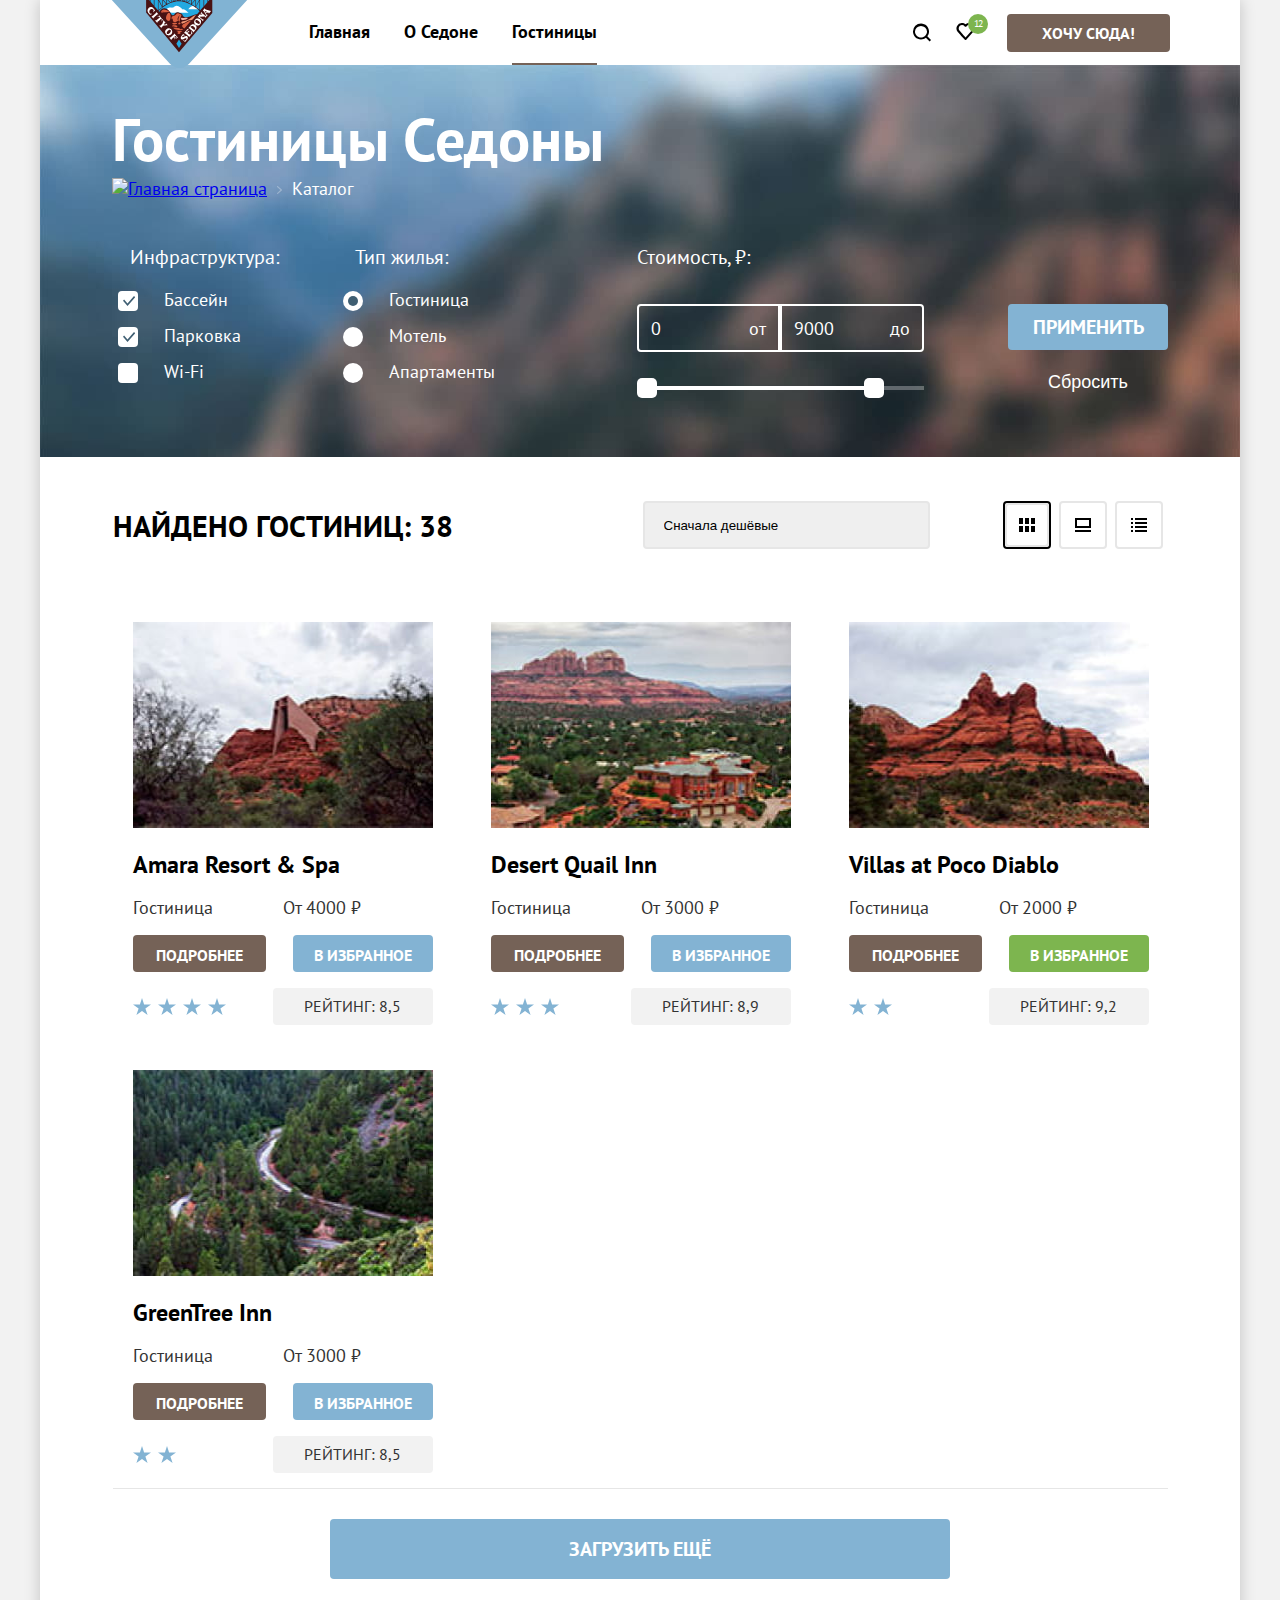
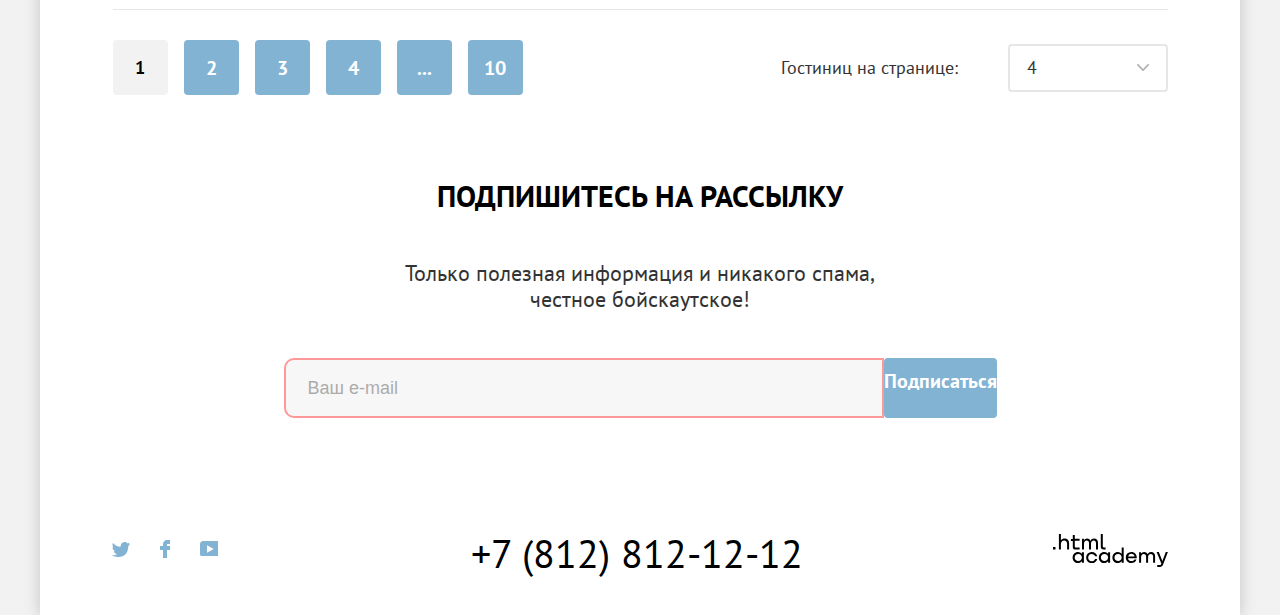
==== commit 4f734a29: "шлифовка 3" ====
--- a/catalog.html
+++ b/catalog.html
@@ -129,10 +129,12 @@
 
                 <div class="range-wrapper-inputs">
                   <label class="catalog-filter-label one">
-                    <input class="range-input" type="number" value="0" name="min-prace">  от
+                    <input class="range-input" type="number" value="0" name="min-prace">  
+                    <span>от</span>
                   </label>
                   <label class="catalog-filter-label two">
-                   <input class="range-input" type="number" value="9000" name="max-prace">  до 
+                   <input class="range-input" type="number" value="9000" name="max-prace">  
+                   <span>до</span>
                   </label>
                 </div>
 
@@ -286,13 +288,18 @@
 
                 <div class="hotel-search"> 
                   <b>Гостиниц на странице:</b>
-                  <div class="select-control-hotel" aria-label="Колличество найденных отелей">4 </div>
+                  <div class="select-control-hotel" aria-label="Колличество найденных отелей">
+                    <span class="select-option">4</span>
+                    <button type="button" class="select-button">
+                      <svg width="12" height="7" fill="none" xmlns="http://www.w3.org/2000/svg"><path d="m6.6 6.7 5.1-5.3c.3-.3.3-.9 0-1.2-.3-.3-.9-.3-1.2 0L6 4.9 1.5.2C1.2-.1.6-.1.3.2.1.3 0 .6 0 .8c0 .2.1.4.3.6l5.1 5.3c.3.4.9.4 1.2 0Z"/></svg>
+                    </button> 
+                  </div>
                 </div>
               </div>
           <section class="take-mailing-catalog">
             <h2 class="mailing-catalog">Подпишитесь на рассылку</h2>
             <p class="mailing-info-catalog">Только полезная информация и никакого спама,<br> честное бойскаутское!</p>
-            <div class="mail-email-button">
+            <div class="mail-email-box">
               <form class="mailing-form-catalog" action="https://echo.htmlacademy.ru" method="post">
                 <label for="mailing-email"></label>
                   <input class="email error" type="email" placeholder="Ваш e-mail" name="e-mail" id="mailing-email">
@@ -311,20 +318,17 @@
               <li class="social-item">
                 <a href="https://twitter.com/htmlacademy_ru" target="_blank" class="social-link">
                   <span class="visually-hidden">Twitter </span>
-                  <img src="images/social-twitter.svg" width="18" height="15" alt="Логотип Twitter">
-                </a>
+                  <svg width="18" height="15" fill="none" xmlns="http://www.w3.org/2000/svg"><g clip-path="url(#a)"><path d="M11.6.2c1.8-.5 3.2.3 3.8 1.2l2.1-.7c0 .9-.6 1.5-.9 1.8.7.1 1.4-.6 1.4-.6a3 3 0 0 1-1.7 2C16.1 10.7 13 15.1 5.7 15h-.5c-.4 0-4.4-.5-5.2-1.9 2.4.2 4.1-.4 5-1.2-1-.3-2.9-.4-3.2-2.9.4.1.6.2 1.3.1C1.8 8.3.4 7.5.5 5.3c.3.3 1.1.5 1.4.5C1.1 5.6-.2 2.5.9.9a11 11 0 0 0 7.6 3.8C8.7 2.3 9.7.8 11.6.2Z"/></g><defs><clipPath id="a"><path fill="#fff" d="M0 0h18v15H0z"/></clipPath></defs></svg>                </a>
               </li>
               <li class="social-item">
                 <a href="https://www.facebook.com/htmlacademy" target="_blank" class="social-link">
                   <span class="visually-hidden">Facebook </span>
-                  <img src="images/social-facebook.svg" width="10" height="18" alt="Логотип Facebook">
-                </a>
+                  <svg width="10" height="18" fill="none" xmlns="http://www.w3.org/2000/svg"><path d="M7 0C4.8 0 3 1.8 3 4v2H0v4h3v8h4v-8h3V6H7V4h3V0H7Z"/></svg>                </a>
               </li>
               <li class="social-item">
                 <a href="https://www.youtube.com/c/HTMLAcademyRUS" target="_blank"class="social-link">
                   <span class="visually-hidden">Youtube</span>
-                  <img src="images/social-youtube.svg" width="20" height="16" alt="Логотип Youtube">
-                </a>
+                  <svg width="20" height="16" fill="none" xmlns="http://www.w3.org/2000/svg"><g clip-path="url(#a)"><path d="M17 0H2.9C1.2 0 0 1.5 0 3.2v9.5C0 14.5 1.2 16 2.9 16h14.3c1.5 0 2.9-1.5 2.9-3.2V3.2C19.9 1.5 18.7 0 17 0ZM7 11.8V4.2L13.7 8 7 11.8Z"/></g><defs><clipPath id="a"><path fill="#fff" d="M0 0h20v16H0z"/></clipPath></defs></svg>                </a>
               </li>
             </ul>
           
--- a/styles/styles.css
+++ b/styles/styles.css
@@ -121,15 +121,22 @@
 }
 
 .navigation-link {
-  padding: 20px 0;
+  padding: 18.5px 0;
 }
 
 .navigation-link:hover {
   color: #756257;
 }
 
-.navigation-link svg{
+.navigation-link svg {
   fill: #000000;
+}
+
+.navigation-link svg:hover {
+  fill: #756257;
+}
+.navigation-link svg:active { 
+  opacity: 0.3;
 }
 
 .navigation-link:active {
@@ -160,7 +167,6 @@
 }
 
 .want-button {
-  width: 160;
   padding: 9px 35px;
   text-align: center;
   text-transform: uppercase;
@@ -184,14 +190,15 @@
   outline: none;
 }
 
-.want-button:active{
-  color: rgba(117, 98, 87, 0.3);
+.want-button:active {
+  color: rgba(255, 255, 255, 0.3);
 }
 
 .page-container {
   width: 1200px;
   margin: 0 auto;
   background-color: #ffffff;
+  box-shadow: 0px 0px 15px rgba(0, 0, 0, 0.2);
 }
 
 .logo {
@@ -725,16 +732,12 @@
 .range-wrapper-inputs {
   position: relative;
   display: flex;
-  justify-content: center;
   margin-top: 0;
   margin-bottom: 34px;
   width: 287px;
   height: 48px;
-  border: 2px solid #ffffff;
-  border-radius: 4px;
-  text-align: right;
-}
-
+}
+/* 
 .range-wrapper-inputs::after {
   position: absolute;
   content: '';
@@ -742,28 +745,44 @@
   right: 140px;
   display: flex;
   width: 2px;
-  height: 47px;
+  height: 46px;
   background-image: url(../images/line.svg);
-}
+} */
 
 .catalog-filter-label {
   display: flex;
-  margin-left: 30px;
-  margin: 13px 0;
+  align-items: center;
+  padding: 0 12px;
+  width: 50%;
+  border: 2px solid #ffffff;
 }
 
 .one.catalog-filter-label{
-  margin-left: 31px;
+  border-radius: 4px 0 0 4px;
 }
 
 .range-input {
-  width: 113px;
+  width: 100%;
+  padding: 0;
+  padding-right: 5px;
+  font-size: 18px;
+  line-height: 23px;
   background-color: transparent;
   color: #ffffff;
   font-family: inherit;
   border: none;
+
 }
  
+.range-input:focus {
+  border: none;
+  outline: none;
+}
+
+.range-input:active {
+  background: none;
+}
+
 .one.catalog-filter-label:hover {
   opacity: 0.6;
 }
@@ -774,6 +793,10 @@
 
 .one.catalog-filter-label:active {
   background: #756257;
+}
+
+.two.catalog-filter-label {
+  border-radius: 0 4px 4px 0;
 }
 
 .two.catalog-filter-label:hover {
@@ -856,11 +879,11 @@
 
 .pagination-show-more {
   display: flex;
-  justify-content: center;
   align-items: center;
   width: 620px; 
-  min-width: none;height: 60px;
+  height: 60px;
   margin: 0 ;
+  text-transform: uppercase;
   cursor: pointer;
 }
 
@@ -899,8 +922,17 @@
 
 .rating {
   display: flex;
+  align-items: center;
   width: 300px;
   margin: 0;
+}
+
+.hotel-stars { 
+  margin-right: 7px;
+}
+
+.hotel-stars:last-of-type {
+margin-right: 0;
 }
 
 .hotel-card {
@@ -938,7 +970,6 @@
   padding: 0;
   margin: 0;
   list-style: none;
-  margin-right: 301px;
 }
 
 .pagination-link {
@@ -979,26 +1010,26 @@
 .hotel-search { 
   position: relative;
   display: flex;
+  align-items: center;
 }
   
 .hotel-search b {
-  display: inline;
-  width: 175px;
-  align-items: center;
-  margin-left: auto;
+  margin-right: 50px;
+  font-weight: 400;
   color: #333333;
   font-size: 18px;
   line-height: 23px;
 }
 
 .select-control-hotel {
+  display: flex;
+  align-items: center;
   width: 160px;
   height: 48px;
   padding-left: 17px;
   color: #333333;
   font-size: 18px;
   line-height: 23px;
-  background-image: url(../images/arrow.select-control.svg);
   background-repeat: no-repeat;
   appearance: none;
   background-position: right 16px center;
@@ -1007,6 +1038,9 @@
 }
 
 .select-control {
+  display: flex;
+  align-items: center;
+  justify-content: space-between;
   margin: 0;
   padding-left: 19px;
   width: 287px;
@@ -1021,6 +1055,23 @@
   background-position: right 16px center;
 }
 
+.select-button {
+  display: flex;
+  justify-content: center;
+  align-items: center;
+  width: 45px;
+  height: 100%;
+  padding: 0;
+  margin-left: auto;
+  background: none;
+  border: none;
+  cursor: pointer;
+}
+
+.select-button svg {
+  fill: #000000 ;
+  opacity: 0.3;
+}
 .social-list {
   display: flex;
   flex-wrap: wrap;
@@ -1040,40 +1091,43 @@
   margin-right: 0;
 }
 
-.social-item:hover {
-  color: #68a2ca;
-}
-
-.social-item:focus {
+.social-item svg {
+fill: #83B3D3
+}
+
+.social-item svg:hover {
+  fill: #68a2ca;
+}
+
+.social-item svg:focus {
   box-shadow: inset 0 0 0 4px #83b3d3;
   border-radius: 10px;
   outline: none;
 }
 
-.social-item:active {
-  color: #68a2ca;
-}
-
-.tel {
+.social-item svg:active {
+  fill: #68a2ca;
+  opacity: 0.3;
+}
+
+.footer-tel {
   text-align: center;
   font-size: 40px;
   line-height: 40px;
   font-weight: 400;
-  color: #000000;
-  text-decoration: none;
-}
-
-.tel:hover {
+}
+
+.footer-tel:hover {
   color: #756257;
   }
 
-.tel:focus {
+.footer-tel:focus {
   box-shadow: inset 0 0 0 4px #83b3d3;
   outline: none;
   border-radius: 10px;
 }
   
-.tel:active {
+.footer-tel:active {
   color: #756257;
 }
 
@@ -1094,11 +1148,11 @@
   fill: #000000;
 }
 
-.footer-logo:hover {
+.footer-logo svg:hover {
   fill: #756257;
 }
 
-.footer-logo:focus {
+.footer-logo svg:focus {
   box-shadow: inset 0 0 0 4px #83b3d3;
   outline: none;
   border-radius: 10px;
@@ -1160,23 +1214,23 @@
   border-radius: 10px 0px 0px 10px;
 }
 
-.mail-email-button {
+.mail-email-box {
   display: flex;
   justify-content: center;
   min-height: 60px;
 }
 
-.mail-email-button:hover {
+.button-blue-mail:hover {
   background-color: #68a2ca;
 }
 
-.mail-email-button:focus {
+.button-blue-mail:focus {
   background-color: #68a2ca;
   box-shadow: inset 0 0 0 4px #756257;
   outline: none;
 }
 
-.mail-email-button:active {
+.button-blue-mail:active {
   background-color: #68a2ca;
 }
 
@@ -1507,6 +1561,7 @@
 .modal-title {
   margin: 0;
   margin-bottom: 64px;
+  color: #000000;
   font-weight: 700;
   font-size: 30px;
   line-height: 40px;
@@ -1514,12 +1569,22 @@
 }
 
 .field-group-peaple {
-  display: flex;
-  align-items: center;
+  position: relative;
+  display: flex;
+  align-items: center;
+  color: #000000;
+  font-weight: 700;
+  font-size: 18px;
+  line-height: 40px;
 }
 
 .child-input {
   margin-left: 43px;
+  font-family: inherit;
+  background-color: #f2f2f2;
+  border-radius: 4px;
+  border: none;
+  appearance: none;
 }
 
 .peaple-input {
@@ -1534,6 +1599,29 @@
   line-height: 40px;
   text-align: center;
   color: #000000;
+  background-color: #f2f2f2;
+  border-radius: 4px;
+  border: none;
+}
+
+.field-group-peaple::before {
+  position: absolute;
+  content: "";
+  top: 25px;
+  right: 95px;
+  width: 13px;
+  height: 1px;
+  background-image: url(../images/minus.svg);
+}
+
+.field-group-peaple::after {
+  position: absolute;
+  content: "";
+  top: 19px;
+  right: 25px;
+  width: 13px;
+  height: 13px;
+  background-image: url(../images/plus.svg);
 }
 
 .peaple{
@@ -1555,9 +1643,14 @@
   background-image: url(../images/date.svg);
   background-repeat: no-repeat; 
   background-position: 390px;
-  background: #f2f2f2;
-  border-radius: 4px;
-  border: none;
+  background-color: #f2f2f2;
+  border-radius: 4px;
+  border: none;
+}
+
+.field svg {
+  fill: #000000;
+  opacity: 0.3;
 }
  
 .field-group {
@@ -1569,6 +1662,7 @@
   font-weight: 700;
   font-size: 18px;
   line-height: 40px;
+
 }
 
 .field-group .date {
@@ -1584,6 +1678,10 @@
   width: 155px;
   margin: 0;
   padding-right: 78px;
+}
+
+.date {
+  margin-right: 70px;
 }
 
 .auth-form .red {
@@ -1648,11 +1746,15 @@
   margin-left: 70px;
 }
 
-.terms::after{
+.date-child {
+  position: relative;
+}
+
+.date-child::after{
   content: "";
   position: absolute;
-  top: 13px;
-  right: 140px;
+  top: 7px;
+  right: -34px;
   width: 25px;
   height: 25px;
   border-radius: 50%;
@@ -1663,7 +1765,20 @@
   background-position: center;
 }
 
-.terms::before {
+.tooltip {
+  position: absolute;
+  top: 37px;
+  right: -6px;
+  display: none;
+}
+
+.tooltip:hover ,
+.tooltip:active {
+  display: block;
+}
+
+
+/* .terms::before {
   position: absolute;
   content: "Укажите количество детей, которые будут с вами, возраст которых от 6 до 18 лет. Дети до 6 лет размещаются бесплатно.";
   background: #333333;
@@ -1679,7 +1794,7 @@
   padding: 15px 18px 18px 22px;
   top: 55px;
   left: -75px;
-}
+} */
 
 .auth-form b {
   display: flex;
@@ -1703,8 +1818,10 @@
   width: 133px;
   height: 50px;
   text-align: center;
+  font-family: inherit;
+  appearance: none;
 }
 
 .modal-container-close {
-  display: none;
+  display: ;
 }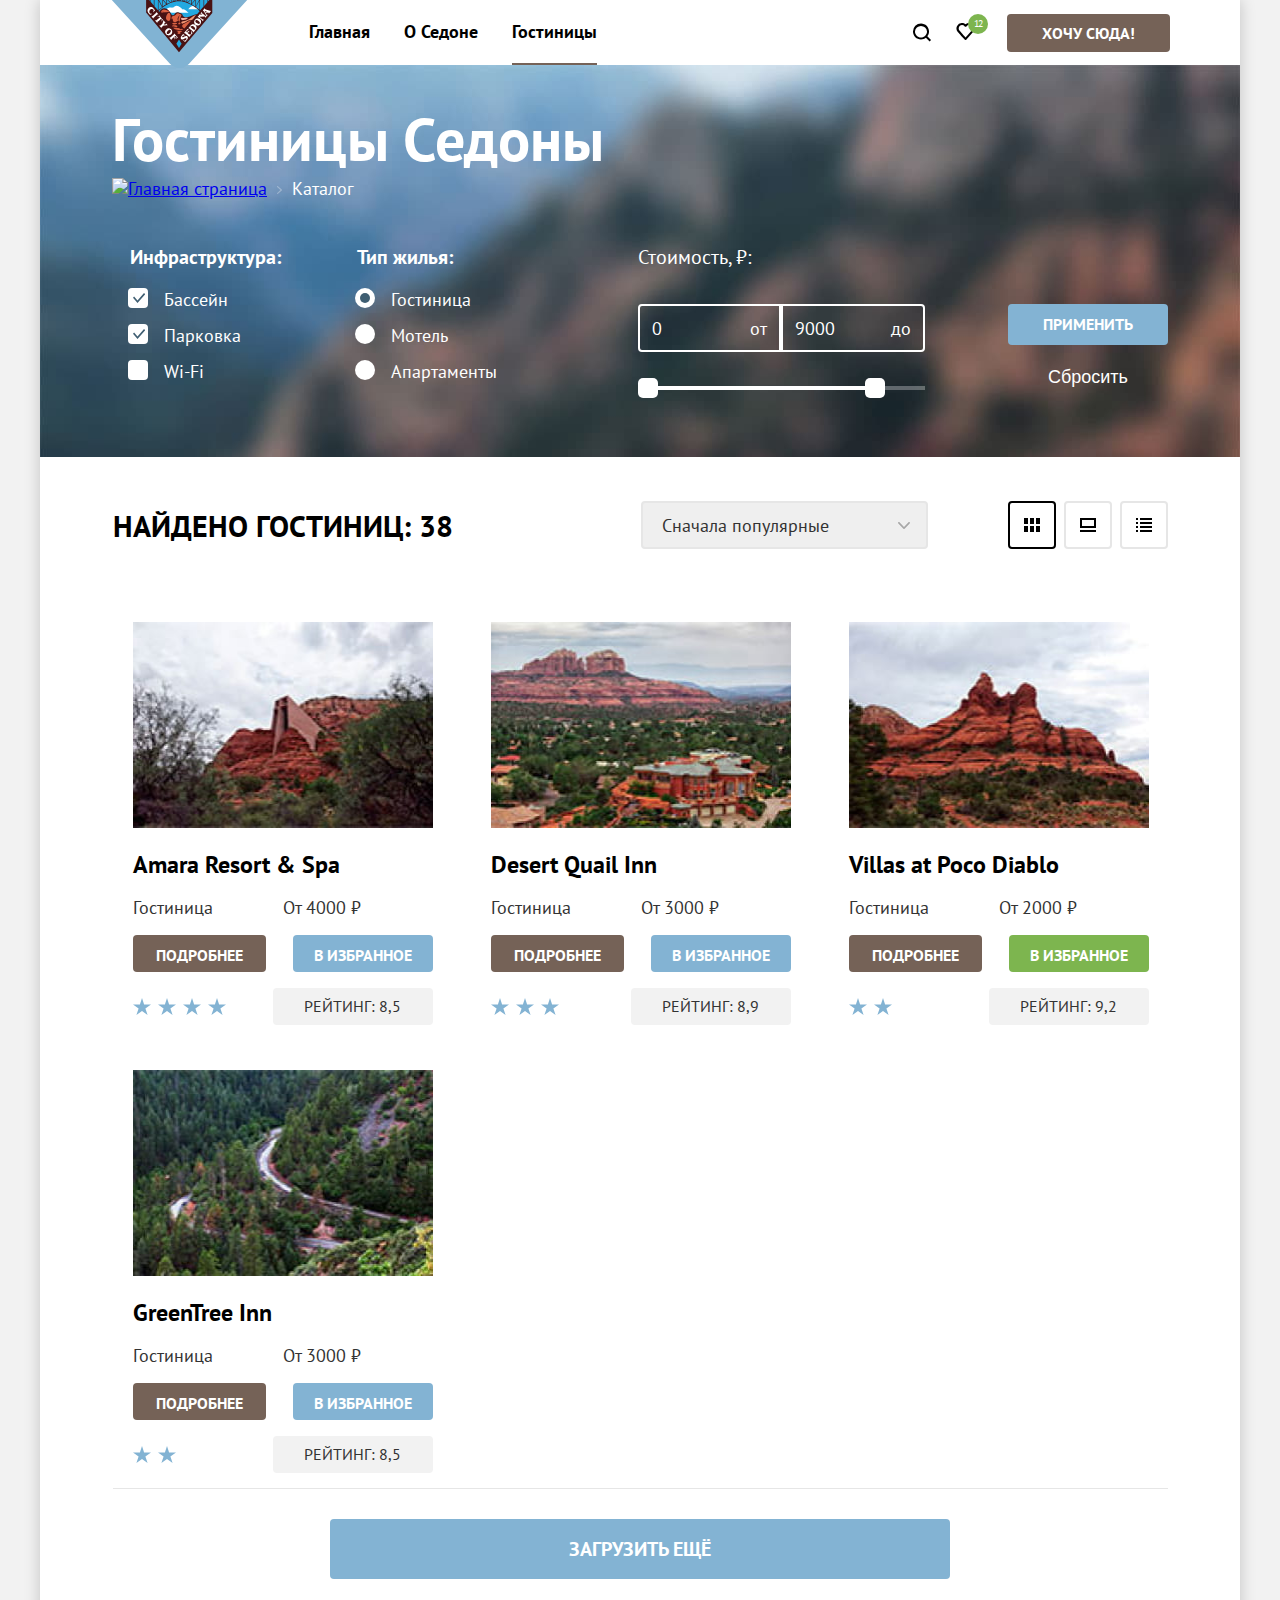
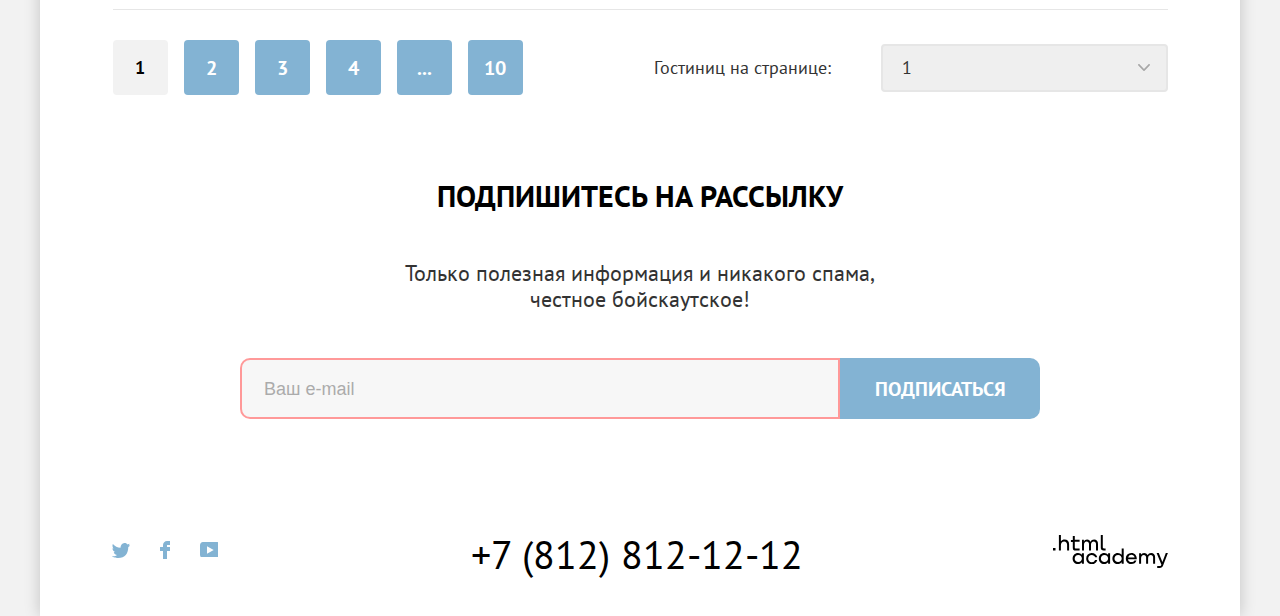
==== commit 5ec33b34: "шлифовка 5" ====
--- a/catalog.html
+++ b/catalog.html
@@ -156,14 +156,14 @@
           <div class="sorting-container">
               <b>Найдено гостиниц: 38</b>
             <select class="select-control" aria-label="Сортировка">
-              <!-- <option value="popular">Сначала популярные</option> -->
-              <option class="" value="cheap">Сначала дешёвые</option>
-              <!-- <option value="expensive">Сначала дорогие</option> -->
+              <option value="popular">Сначала популярные</option>
+              <option value="cheap">Сначала дешёвые</option>
+              <option value="expensive">Сначала дорогие</option>
             </select>
 
             <ul class="interface-list">
               <li class="interface-item">
-                <a class="button-mini" href="#">
+                <a class="button-mini button-mini-current" href="#">
                   <span class="visually-hidden">Показать карточки</span>
                   <img class="list-view" src="./images/mode-tile.svg" width="16" height="14" alt="вид списка:карточки">
                 </a>
@@ -288,12 +288,12 @@
 
                 <div class="hotel-search"> 
                   <b>Гостиниц на странице:</b>
-                  <div class="select-control-hotel" aria-label="Колличество найденных отелей">
-                    <span class="select-option">4</span>
-                    <button type="button" class="select-button">
-                      <svg width="12" height="7" fill="none" xmlns="http://www.w3.org/2000/svg"><path d="m6.6 6.7 5.1-5.3c.3-.3.3-.9 0-1.2-.3-.3-.9-.3-1.2 0L6 4.9 1.5.2C1.2-.1.6-.1.3.2.1.3 0 .6 0 .8c0 .2.1.4.3.6l5.1 5.3c.3.4.9.4 1.2 0Z"/></svg>
-                    </button> 
-                  </div>
+                  <select class="select-control select-control-hotel" aria-label="Колличество найденных отелей">
+                    <option value="1">1</option>
+                    <option value="2">2</option>
+                    <option value="3">3</option>
+                    <option value="4">4</option>
+                  </select>
                 </div>
               </div>
           <section class="take-mailing-catalog">
@@ -303,7 +303,7 @@
               <form class="mailing-form-catalog" action="https://echo.htmlacademy.ru" method="post">
                 <label for="mailing-email"></label>
                   <input class="email error" type="email" placeholder="Ваш e-mail" name="e-mail" id="mailing-email">
-                  <button class="button-blue" type="submit">Подписаться</button>
+                  <button class="button-blue-mail" type="submit">Подписаться</button>
               </form>
             </div>
           </section>
--- a/styles/styles.css
+++ b/styles/styles.css
@@ -547,6 +547,8 @@
   min-width: 48px;
   align-items: center;
   text-align: center;
+  font-size: 16px;
+  line-height: 21px;
   text-transform: uppercase;
 }
 
@@ -569,6 +571,7 @@
 }
 
 .catalog-filter-title {
+  font-weight: 700;
   font-size: 20px;
   line-height: 26px;
   list-style: none;
@@ -590,8 +593,8 @@
 
 .control-mark {
   position: absolute;
-  top: 3px;
-  left: -10px;
+  top: 0;
+  left: 0;
   width: 20px;
   height: 20px;
   border: none;
@@ -671,16 +674,20 @@
   text-transform: uppercase;
 }
 
-.select-control {
-  margin: 0;
-  padding: 0;
-  width: 287px;
-  height: 48px;
-  margin-left: 192px;
-  border: 2px solid #e6e6e6;
-  border-radius: 4px;
-}
-
+.select-control:hover{
+  border: 2px solid #83b3d3;
+  border-radius: 4px;
+}
+
+.select-control:focus{
+  border: 2px solid #83b3d3;
+  border-radius: 4px;
+}
+
+.select-control:active{
+  border: 2px solid #000000;
+  border-radius: 4px;
+}
 
 .interface-list {
   display: flex;
@@ -690,7 +697,7 @@
   flex-wrap: wrap;
   margin-top: 0;
   margin-bottom: 0;
-  margin-left: 550px;
+  margin-left: 80px;
   padding: 0;
 }
 
@@ -1022,33 +1029,26 @@
 }
 
 .select-control-hotel {
-  display: flex;
-  align-items: center;
   width: 160px;
-  height: 48px;
   padding-left: 17px;
-  color: #333333;
-  font-size: 18px;
-  line-height: 23px;
-  background-repeat: no-repeat;
-  appearance: none;
-  background-position: right 16px center;
-  border: 2px solid #e6e6e6;
-  border-radius: 4px;
 }
 
 .select-control {
+  position: relative;
   display: flex;
   align-items: center;
   justify-content: space-between;
   margin: 0;
+  margin-left: auto;
   padding-left: 19px;
   width: 287px;
   height: 48px;
-  margin-left: 530px;
+  color: #333333;
+  font-family: inherit;
+  font-size: 18px;
+  line-height: 23px;
   border: 2px solid #e6e6e6;
   border-radius: 4px;
-  position: absolute;
   background-image: url(../images/arrow.select-control.svg);
   background-repeat: no-repeat;
   appearance: none;
@@ -1156,6 +1156,11 @@
   box-shadow: inset 0 0 0 4px #83b3d3;
   outline: none;
   border-radius: 10px;
+}
+
+.footer-logo svg:active {
+  fill: #756257;
+  opacity: 0.3;
 }
 
 .take-mailing-catalog {
@@ -1458,23 +1463,26 @@
   border: 2px solid #e6e6e6; 
 }
 
+.button-mini-current {
+   border: 2px solid #000000; 
+}
+
 .interface-item:first-child {
   margin-left: 0;
-  border: 2px solid #000000;
-  border-radius: 4px;
-}
-
-.interface-item:hover{
+  border-radius: 4px;
+}
+
+.button-mini:hover{
   border: 2px solid #83b3d3;
   border-radius: 4px;
 }
 
-.interface-item:focus{
+.button-mini:focus{
   border: 2px solid #83b3d3;
   border-radius: 4px;
 }
 
-.interface-item:active{
+.button-mini:active{
   border: 2px solid #000000;
   border-radius: 4px;
 }
@@ -1547,14 +1555,16 @@
 
 .modal-close-button:hover{
   background: #e6e6e6;
+  background-image: url(../images/modal-close.svg);
+  background-repeat: no-repeat;
+  background-position: center;
 }
 
 .modal-close-button:focus {
   border: 3px solid #83b3d3;
-}
-
-.modal-close-button:active{
-
+  background-image: url(../images/modal-close.svg);
+  background-repeat: no-repeat;
+  background-position: center;
 }
 
 
@@ -1572,6 +1582,7 @@
   position: relative;
   display: flex;
   align-items: center;
+  width: 133px;
   color: #000000;
   font-weight: 700;
   font-size: 18px;
@@ -1629,6 +1640,10 @@
   justify-content: space-between;
 }
 
+.peaple-form {
+  display: flex;
+}
+
 .field {
   margin-left: 155px;
   width: 420px;
@@ -1744,6 +1759,16 @@
 .child {
   position: relative;
   margin-left: 70px;
+}
+
+.child::after {
+ position: absolute;
+ content: "";
+ top: 47px;
+ right: 64px;
+ width: 19px;
+ height: 9px;
+ background-image: url(../images/triangle.svg);
 }
 
 .date-child {
@@ -1777,8 +1802,7 @@
   display: block;
 }
 
-
-/* .terms::before {
+.terms::before {
   position: absolute;
   content: "Укажите количество детей, которые будут с вами, возраст которых от 6 до 18 лет. Дети до 6 лет размещаются бесплатно.";
   background: #333333;
@@ -1794,7 +1818,8 @@
   padding: 15px 18px 18px 22px;
   top: 55px;
   left: -75px;
-} */
+}
+
 
 .auth-form b {
   display: flex;
@@ -1816,12 +1841,12 @@
   display: flex;
   align-items: center;
   width: 133px;
-  height: 50px;
+  min-height: 50px;
   text-align: center;
   font-family: inherit;
   appearance: none;
 }
 
 .modal-container-close {
-  display: ;
+  /* display: none; */
 }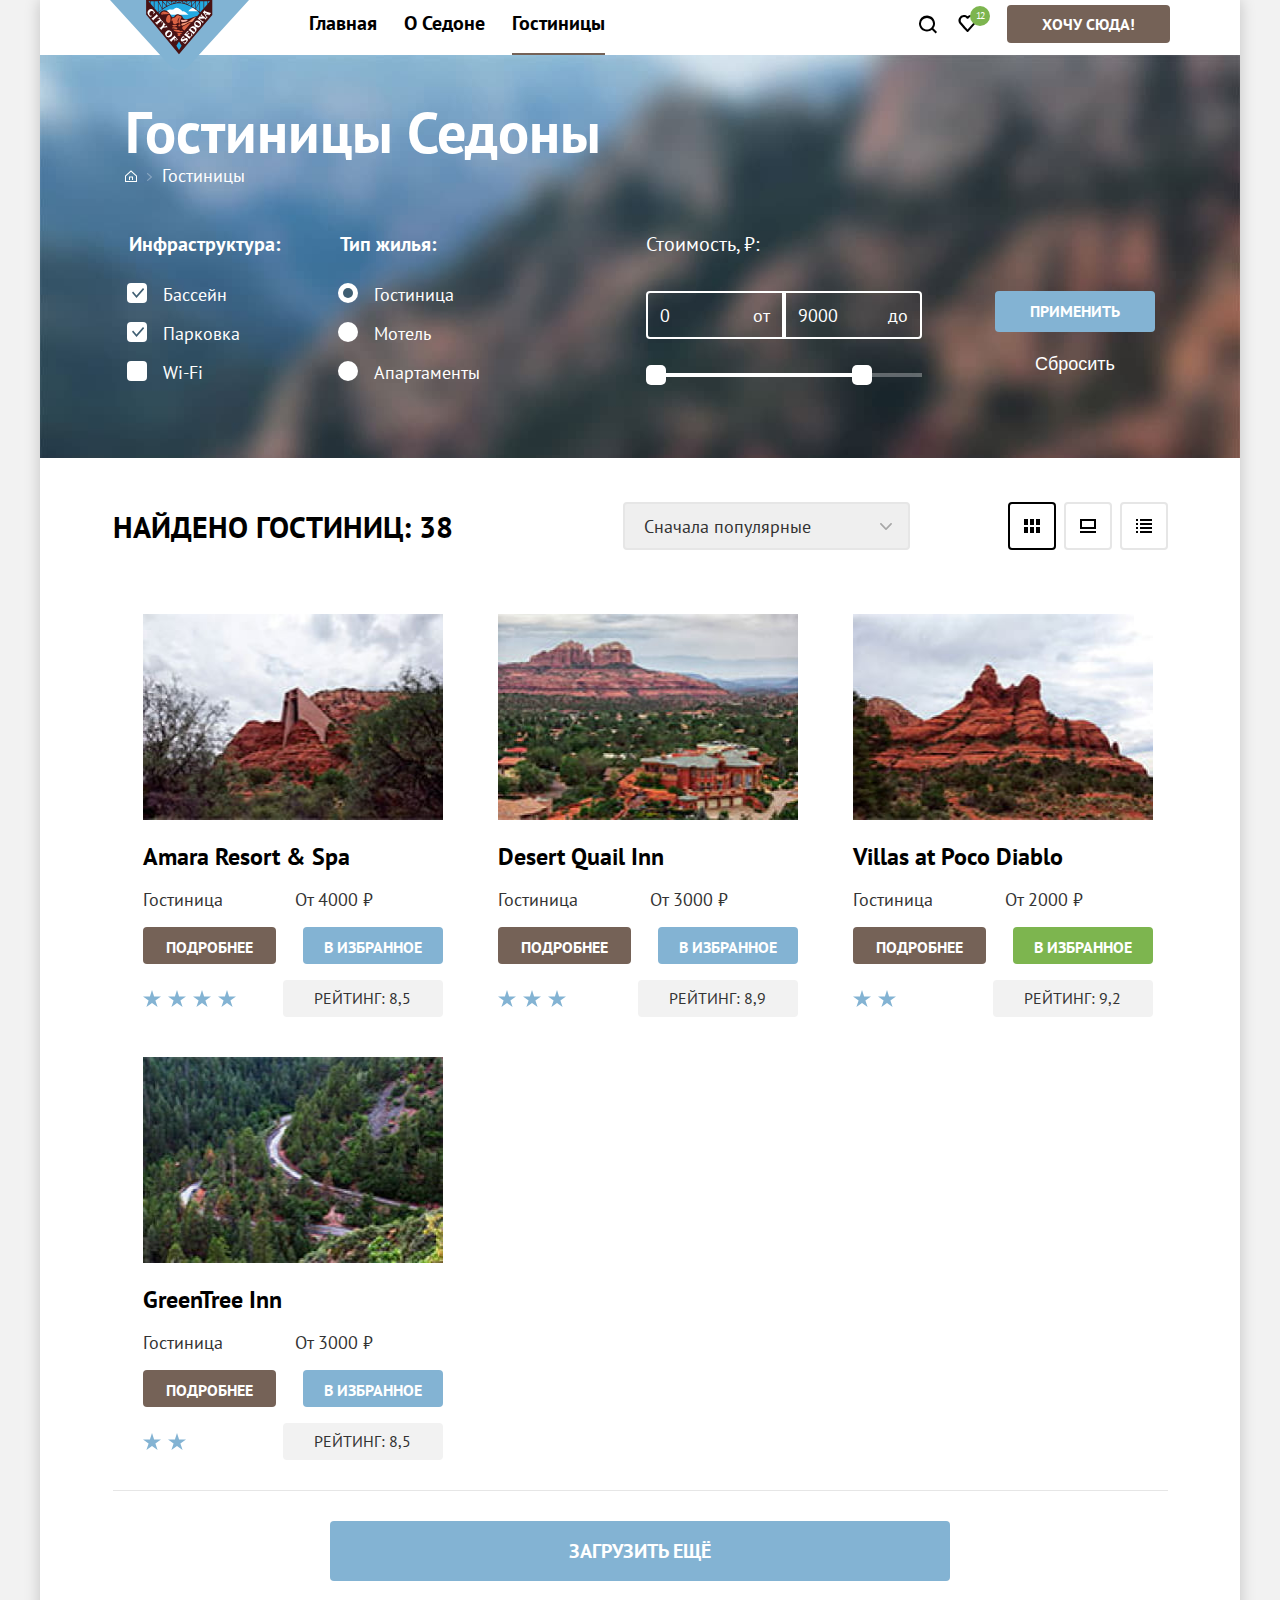
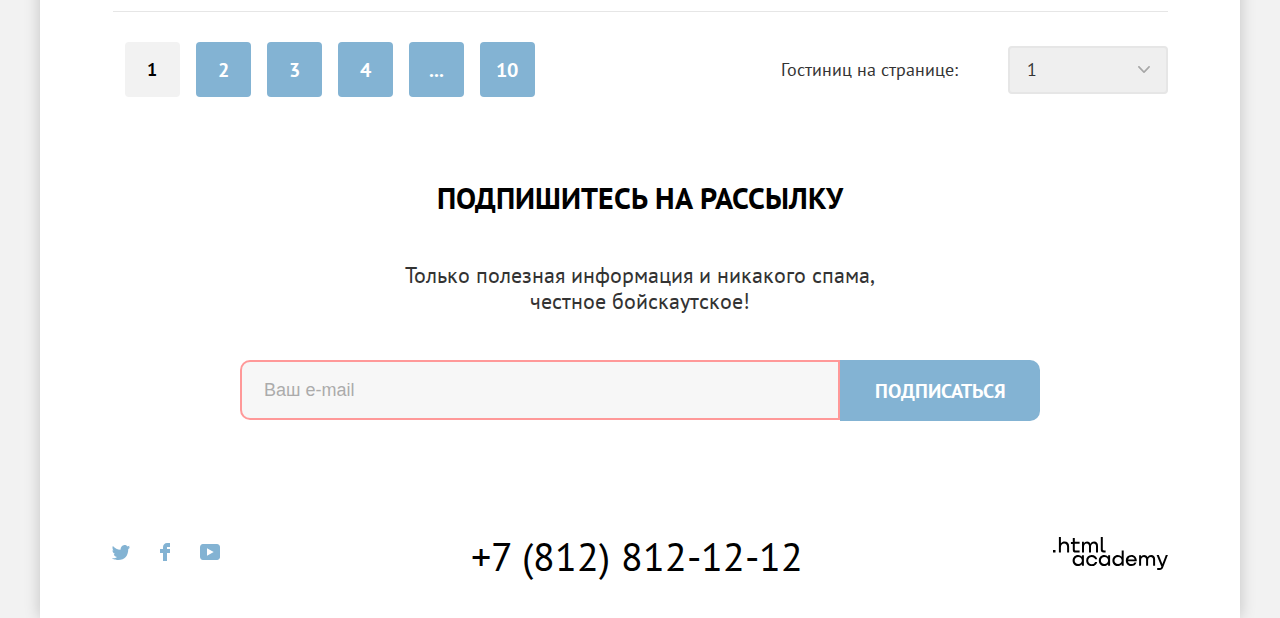
==== commit f96353d9: "Merge pull request #10 from MariaSeppenen/master" ====
--- a/catalog.html
+++ b/catalog.html
@@ -4,6 +4,7 @@
     <meta charset="utf-8">
     <title>Каталог</title>
     <link rel="stylesheet" href="styles/styles.css">
+    <link rel="icon" href="favicon.ico/favicon.ico/favicon-32x32.png">
   </head>
   <body>
     <div class="page-container">
@@ -27,14 +28,14 @@
             <li class="item-user">
               <a href="#" class="navigation-link">
                 <span class="visually-hidden">Поиск</span>
-                <svg width="20" height="19" fill="none" xmlns="http://www.w3.org/2000/svg"><path d="m19.03 17.05-3.71-3.7c1-1.3 1.7-3 1.7-4.9 0-4.4-3.61-8-8.02-8a8.12 8.12 0 0 0-8.03 8.1c0 4.4 3.61 8 8.03 8 1.8 0 3.5-.6 4.91-1.7l3.71 3.7 1.4-1.5ZM9 14.55c-3.31 0-6.02-2.7-6.02-6a6.03 6.03 0 0 1 12.03 0c0 3.3-2.7 6-6.01 6Z"></svg>
+                <svg width="20" height="19" fill="none" xmlns="http://www.w3.org/2000/svg"> <path d="m19.03 17.05-3.71-3.7c1-1.3 1.7-3 1.7-4.9 0-4.4-3.61-8-8.02-8a8.12 8.12 0 0 0-8.03 8.1c0 4.4 3.61 8 8.03 8 1.8 0 3.5-.6 4.91-1.7l3.71 3.7 1.4-1.5ZM9 14.55c-3.31 0-6.02-2.7-6.02-6a6.03 6.03 0 0 1 12.03 0c0 3.3-2.7 6-6.01 6Z" /> </svg>
               </a>
             </li>
             <li class="item-user">
               <a href="#" class="navigation-link with-counter">
                 <span class="counter">12</span>
                 <span class="visually-hidden">Избранное</span>
-                <svg width="19" height="17" fill="none" xmlns="http://www.w3.org/2000/svg"><path d="M9.44 17a.9.9 0 0 1-.8-.4c-5.41-6.1-6.72-7.5-7.02-7.9A5.4 5.4 0 0 1 6.03 0c1.3 0 2.51.5 3.51 1.3a5.47 5.47 0 0 1 9.03 4.1c0 1.3-.5 2.5-1.3 3.4l-7.02 7.9c-.2.2-.4.3-.8.3ZM3.43 7.5c.3.4 3.5 4 6.11 6.9l6.22-7c.5-.5.7-1.2.7-2 0-1.8-1.5-3.3-3.3-3.3-1 0-2.01.5-2.71 1.3-.3.3-.6.4-.9.4-.3 0-.6-.2-.8-.4a3.7 3.7 0 0 0-2.72-1.3c-1.8 0-3.3 1.5-3.3 3.3-.1.9.3 1.6.7 2.1-.1 0-.1 0 0 0Z"></svg>
+                <svg width="19" height="17" fill="none" xmlns="http://www.w3.org/2000/svg"><path d="M9.44 17a.9.9 0 0 1-.8-.4c-5.41-6.1-6.72-7.5-7.02-7.9A5.4 5.4 0 0 1 6.03 0c1.3 0 2.51.5 3.51 1.3a5.47 5.47 0 0 1 9.03 4.1c0 1.3-.5 2.5-1.3 3.4l-7.02 7.9c-.2.2-.4.3-.8.3ZM3.43 7.5c.3.4 3.5 4 6.11 6.9l6.22-7c.5-.5.7-1.2.7-2 0-1.8-1.5-3.3-3.3-3.3-1 0-2.01.5-2.71 1.3-.3.3-.6.4-.9.4-.3 0-.6-.2-.8-.4a3.7 3.7 0 0 0-2.72-1.3c-1.8 0-3.3 1.5-3.3 3.3-.1.9.3 1.6.7 2.1-.1 0-.1 0 0 0Z" /> </svg>
               </a>
             </li>
           </ul>
@@ -49,11 +50,11 @@
             <ul class="breadcrumbs">
               <li class="breadcrumbs-item">
                 <a class="breadcrumbs-link" href="index.html"> 
-                <img class="breadcrumbs-house" src="../1925169-sedona-33/images/home_wight.svg" width="12" height="12" alt="Главная страница">
+                  <svg width="12" height="12" fill="none" xmlns="http://www.w3.org/2000/svg"><path d="M6 .3 0 5.8V12h12V5.8L6 .3ZM11 11H1V6.2l5-4.5 5 4.5V11Z" fill="#fff"/><path d="M4 10h1V7.5h2V10h1V6.5H4V10Z" fill="#fff"/></svg>
                 <span class="visually-hidden">Главная</span></a>
               </li>
               <li class="breadcrumbs-item">
-                <a class="breadcrumbs-link">Каталог</a>
+                <a class="breadcrumbs-link">Гостиницы</a>
               </li>
             </ul> 
 
@@ -65,63 +66,64 @@
 
                   <fieldset class="catalog-filter-group"> 
                     <legend class="catalog-filter-title">Инфраструктура:</legend>
-                <ul class="catalog-filter-list">
-                  <li class="catalog-filter-item">
-                    <label class="control">
-                      <input class="visually-hidden control-input" type="checkbox" name="pool" checked>
-                      <span class="control-mark"></span>
-                      <span class="control-label">Бассейн</span>
-                      
-                    </label>
-                  </li>
-                  <li class="catalog-filter-item">
-                    <label class="control">
-                      <input class="visually-hidden control-input" type="checkbox" name="parking" checked>
-                      <span class="control-mark"></span>
-                      <span class="control-label">Парковка</span>
-                      
-                  </label>
-                  </li>
-                  <li class="catalog-filter-item">
-                    <label class="control">
-                      <input class="visually-hidden control-input" type="checkbox" name="wi-fi">
-                      <span class="control-mark"></span>
-                      <span class="control-label">Wi-Fi</span>
-                     
-                    </label>
-                  </li>
-                </ul>     
-                </fieldset>
-
-                <fieldset class="catalog-filter-group"> 
-                  <legend class="catalog-filter-title">Тип жилья:</legend>
                   <ul class="catalog-filter-list">
                     <li class="catalog-filter-item">
                       <label class="control">
-                        <input class="visually-hidden control-input" type="radio" name="type-house" value="hotel" checked>
-                        <span class="control-mark radius-radio"></span>
-                        <span class="control-label">Гостиница</span>
+                        <input class="visually-hidden control-input" type="checkbox" name="pool" checked>
+                        <span class="control-mark"></span>
+                        <span class="control-label">Бассейн</span>
                         
                       </label>
                     </li>
                     <li class="catalog-filter-item">
                       <label class="control">
-                        <input class="visually-hidden control-input" type="radio" name="type-house" value="motel">
-                        <span class="control-mark radius-radio"></span>
-                        <span class="control-label">Мотель</span>
+                        <input class="visually-hidden control-input" type="checkbox" name="parking" checked>
+                        <span class="control-mark"></span>
+                        <span class="control-label">Парковка</span>
                         
-                      </label>
+                    </label>
                     </li>
                     <li class="catalog-filter-item">
                       <label class="control">
-                        <input class="visually-hidden control-input" type="radio" name="type-house" value="apartments">
-                        <span class="control-mark radius-radio"></span>
-                        <span class="control-label">Апартаменты</span>
-                        
+                        <input class="visually-hidden control-input" type="checkbox" name="wi-fi">
+                        <span class="control-mark"></span>
+                        <span class="control-label">Wi-Fi</span>
+                      
                       </label>
                     </li>
-                  </ul>
-                </fieldset>
+                  </ul>     
+                  </fieldset>
+
+                  <fieldset class="catalog-filter-group"> 
+                    <legend class="catalog-filter-title">Тип жилья:</legend>
+                    <ul class="catalog-filter-list">
+                      <li class="catalog-filter-item">
+                        <label class="control">
+                          <input class="visually-hidden control-input" type="radio" name="type-house" value="hotel" checked>
+                          <span class="control-mark radius-radio"></span>
+                          <span class="control-label">Гостиница</span>
+                          
+                        </label>
+                      </li>
+                      <li class="catalog-filter-item">
+                        <label class="control">
+                          <input class="visually-hidden control-input" type="radio" name="type-house" value="motel">
+                          <span class="control-mark radius-radio"></span>
+                          <span class="control-label">Мотель</span>
+                          
+                        </label>
+                      </li>
+                      <li class="catalog-filter-item">
+                        <label class="control">
+                          <input class="visually-hidden control-input" type="radio" name="type-house" value="apartments">
+                          <span class="control-mark radius-radio"></span>
+                          <span class="control-label">Апартаменты</span>
+                          
+                        </label>
+                      </li>
+                    </ul>
+                  </fieldset>
+                </form>
               </section>
               
               <div class="range">
@@ -193,8 +195,8 @@
                     <b class="hotel-card-price">От 4000 ₽</b>
                   </div>
                   <div class="button-card">
-                    <a class="hotel-card-button scan-button" href="#">подробнее</a>
-                    <a class="hotel-card-button button-blue" href="#">в избранное</a>
+                    <button type="button" class="hotel-card-button scan-button" href="#">подробнее</button>
+                    <button type="button" class="hotel-card-button button-blue" href="#">в избранное</button>
                   </div>
                   <div class="rating">
                     <img class="hotel-stars" src="./images/star.svg" width="18" height="17" alt="star"> 
@@ -213,8 +215,8 @@
                     <b class="hotel-card-price">От 3000 ₽</b>
                   </div>
                   <div class="button-card">
-                    <a class="hotel-card-button scan-button" href="#">подробнее</a>
-                    <a class="hotel-card-button button-blue" href="#">в избранное</a>
+                    <button type="button" class="hotel-card-button scan-button" href="#">подробнее</button>
+                    <button type="button" class="hotel-card-button button-blue" href="#">в избранное</button>
                   </div>
                   <div class="rating">
                     <img class="hotel-stars" src="./images/star.svg" width="18" height="17" alt="star">
@@ -232,15 +234,15 @@
                     <b class="hotel-card-price">От 2000 ₽</b>
                   </div>  
                   <div class="button-card">
-                    <a class="hotel-card-button scan-button" href="#">подробнее</a>
-                    <a class="hotel-card-button button-green" href="#">в избранное</a>
+                    <button type="button" class="hotel-card-button scan-button" href="#">подробнее</button>
+                    <button type="button" class="hotel-card-button button-green" href="#">в избранное</button>
                   </div>  
                   <div class="rating">
                     <img class="hotel-stars" src="./images/star.svg" width="18" height="17" alt="star">
                     <img class="hotel-stars" src="./images/star.svg" width="18" height="17" alt="star">
                     <b class="hotel-card-rating">Рейтинг: 9,2</b>
                   </div>
-                </li></a>
+                </li>
                 <li class="hotel-card">
                   <a class="hotel-card-link" href="hotel.html">
                   <img class="hotel-card-image" src="./images/hotel-4.jpg" width="300" height="206" alt="GreenTree Inn">
@@ -250,15 +252,15 @@
                     <b class="hotel-card-price">От 3000 ₽</b>
                   </div>  
                   <div class="button-card">
-                    <a class="hotel-card-button scan-button" href="#">подробнее</a>
-                    <a class="hotel-card-button button-blue" href="#">в избранное</a>
+                    <button type="button" class="hotel-card-button scan-button" href="#">подробнее</button>
+                    <button type="button" class="hotel-card-button button-blue" href="#">в избранное</button>
                   </div>
                   <div class="rating">
                     <img class="hotel-stars" src="./images/star.svg" width="18" height="17" alt="star"> 
                     <img class="hotel-stars" src="./images/star.svg" width="18" height="17" alt="star">              
                     <b class="hotel-card-rating">Рейтинг: 8,5</b>
                   </div>
-                </li></a>
+                </li>
               </ul>  
   
               <div class="hotel-showmore">
@@ -303,8 +305,9 @@
               <form class="mailing-form-catalog" action="https://echo.htmlacademy.ru" method="post">
                 <label for="mailing-email"></label>
                   <input class="email error" type="email" placeholder="Ваш e-mail" name="e-mail" id="mailing-email">
-                  <button class="button-blue-mail" type="submit">Подписаться</button>
-              </form>
+              </form>    
+              <button class="button-blue-mail" type="submit">Подписаться</button>
+              
             </div>
           </section>
          </div>  
@@ -318,7 +321,8 @@
               <li class="social-item">
                 <a href="https://twitter.com/htmlacademy_ru" target="_blank" class="social-link">
                   <span class="visually-hidden">Twitter </span>
-                  <svg width="18" height="15" fill="none" xmlns="http://www.w3.org/2000/svg"><g clip-path="url(#a)"><path d="M11.6.2c1.8-.5 3.2.3 3.8 1.2l2.1-.7c0 .9-.6 1.5-.9 1.8.7.1 1.4-.6 1.4-.6a3 3 0 0 1-1.7 2C16.1 10.7 13 15.1 5.7 15h-.5c-.4 0-4.4-.5-5.2-1.9 2.4.2 4.1-.4 5-1.2-1-.3-2.9-.4-3.2-2.9.4.1.6.2 1.3.1C1.8 8.3.4 7.5.5 5.3c.3.3 1.1.5 1.4.5C1.1 5.6-.2 2.5.9.9a11 11 0 0 0 7.6 3.8C8.7 2.3 9.7.8 11.6.2Z"/></g><defs><clipPath id="a"><path fill="#fff" d="M0 0h18v15H0z"/></clipPath></defs></svg>                </a>
+                  <svg width="18" height="15" fill="none" xmlns="http://www.w3.org/2000/svg"><g clip-path="url(#a)"><path d="M11.6.2c1.8-.5 3.2.3 3.8 1.2l2.1-.7c0 .9-.6 1.5-.9 1.8.7.1 1.4-.6 1.4-.6a3 3 0 0 1-1.7 2C16.1 10.7 13 15.1 5.7 15h-.5c-.4 0-4.4-.5-5.2-1.9 2.4.2 4.1-.4 5-1.2-1-.3-2.9-.4-3.2-2.9.4.1.6.2 1.3.1C1.8 8.3.4 7.5.5 5.3c.3.3 1.1.5 1.4.5C1.1 5.6-.2 2.5.9.9a11 11 0 0 0 7.6 3.8C8.7 2.3 9.7.8 11.6.2Z"/></g><defs><clipPath><path fill="#fff" d="M0 0h18v15H0z"/></clipPath></defs></svg>
+                </a>
               </li>
               <li class="social-item">
                 <a href="https://www.facebook.com/htmlacademy" target="_blank" class="social-link">
@@ -326,9 +330,10 @@
                   <svg width="10" height="18" fill="none" xmlns="http://www.w3.org/2000/svg"><path d="M7 0C4.8 0 3 1.8 3 4v2H0v4h3v8h4v-8h3V6H7V4h3V0H7Z"/></svg>                </a>
               </li>
               <li class="social-item">
-                <a href="https://www.youtube.com/c/HTMLAcademyRUS" target="_blank"class="social-link">
+                <a href="https://www.youtube.com/c/HTMLAcademyRUS" target="_blank" class="social-link">
                   <span class="visually-hidden">Youtube</span>
-                  <svg width="20" height="16" fill="none" xmlns="http://www.w3.org/2000/svg"><g clip-path="url(#a)"><path d="M17 0H2.9C1.2 0 0 1.5 0 3.2v9.5C0 14.5 1.2 16 2.9 16h14.3c1.5 0 2.9-1.5 2.9-3.2V3.2C19.9 1.5 18.7 0 17 0ZM7 11.8V4.2L13.7 8 7 11.8Z"/></g><defs><clipPath id="a"><path fill="#fff" d="M0 0h20v16H0z"/></clipPath></defs></svg>                </a>
+                  <svg width="20" height="16" fill="none" xmlns="http://www.w3.org/2000/svg"><g clip-path="url(#a)"><path d="M17 0H2.9C1.2 0 0 1.5 0 3.2v9.5C0 14.5 1.2 16 2.9 16h14.3c1.5 0 2.9-1.5 2.9-3.2V3.2C19.9 1.5 18.7 0 17 0ZM7 11.8V4.2L13.7 8 7 11.8Z"/></g><defs><clipPath id="a"><path fill="#fff" d="M0 0h20v16H0z"/></clipPath></defs></svg>
+                </a>
               </li>
             </ul>
           
@@ -340,7 +345,7 @@
 
           <section class="logo-academy">
             <a class="footer-logo" target="_blank" href="https://htmlacademy.ru">
-            <svg width="115" height="34" fill="none" xmlns="http://www.w3.org/2000/svg"><path d="M0 12.9v2.6h2.5v-2.6H0ZM11.6 4.5c-1.6 0-2.8.7-3.6 1.7h-.1V0h-2v15.5h2v-5.3c0-2.1 1.3-3.6 3.3-3.6 1.8 0 2.9 1.4 2.9 3.2v5.7h2V9.4c.1-3-1.8-4.9-4.5-4.9ZM26.6 4.8h-4.8V1.1h-2v3.8h-1.9v2h1.9v6c0 1.7 1 2.7 2.7 2.7h4.1v-2h-3.7c-.7 0-1.1-.4-1.1-1.1V6.8h4.8v-2ZM41.1 4.6c-1.6 0-2.9.8-3.5 2.1h-.1a3.7 3.7 0 0 0-3.4-2.1c-1.4 0-2.5.8-3.1 1.8h-.1V4.8H29v10.6h2V10c0-2 1-3.5 2.6-3.5 1.5 0 2.4 1 2.4 2.6v6.3h2V9.8c0-2.4 1.4-3.3 2.6-3.3 1.5 0 2.4 1 2.4 2.6v6.3h2V8.9c.1-2.5-1.4-4.3-3.9-4.3ZM47.8 12.7c0 1.7 1 2.7 2.8 2.7h2v-2h-1.7c-.7 0-1.1-.4-1.1-1.1V0h-2v12.7ZM28.9 19.7a4.9 4.9 0 0 0-3.9-1.8c-3.1 0-5.4 2.3-5.4 5.6s2.3 5.6 5.4 5.6c1.8 0 3-.8 3.8-1.9h.1v1.6h2V18.2h-2v1.5Zm-3.6 7.4a3.5 3.5 0 0 1-3.6-3.6c0-2 1.4-3.6 3.6-3.6s3.6 1.6 3.6 3.6c0 1.9-1.4 3.6-3.6 3.6ZM44.2 22c-.5-2.4-2.6-4.1-5.4-4.1a5.4 5.4 0 0 0-5.6 5.6c0 3.1 2.2 5.6 5.6 5.6 2.8 0 4.9-1.8 5.4-4.2h-2.1a3.4 3.4 0 0 1-3.3 2.3 3.5 3.5 0 0 1-3.6-3.6c0-2 1.4-3.6 3.6-3.6 1.6 0 2.8 1 3.3 2.2h2.1V22ZM55.1 19.7a4.9 4.9 0 0 0-3.9-1.8c-3.1 0-5.4 2.3-5.4 5.6s2.3 5.6 5.4 5.6c1.8 0 3-.8 3.8-1.9h.1v1.6h2V18.2h-2v1.5Zm-3.6 7.4a3.5 3.5 0 0 1-3.6-3.6c0-2 1.4-3.6 3.6-3.6s3.6 1.6 3.6 3.6c0 1.9-1.5 3.6-3.6 3.6ZM68.7 19.8a5 5 0 0 0-3.9-1.9c-3.1 0-5.4 2.3-5.4 5.6s2.2 5.6 5.4 5.6c1.7 0 3-.8 3.8-1.8h.1v1.5h2V13.4h-2v6.4Zm-3.6 7.3a3.5 3.5 0 0 1-3.6-3.6c0-2 1.4-3.6 3.6-3.6s3.6 1.6 3.6 3.6c-.1 2-1.5 3.6-3.6 3.6ZM78.3 17.9a5.4 5.4 0 0 0-5.5 5.6c0 3 2.1 5.6 5.5 5.6 2.5 0 4.5-1.3 5.2-3.6h-2.1c-.5 1-1.6 1.6-3 1.6-1.9 0-3.3-1.3-3.4-2.9h8.8c.2-3.6-2-6.3-5.5-6.3Zm0 1.9c1.7 0 3 1 3.3 2.6h-6.5a3.2 3.2 0 0 1 3.2-2.6ZM98.2 17.9a4 4 0 0 0-3.6 2h-.1c-.6-1.2-1.8-2-3.4-2-1.4 0-2.5.7-3.1 1.8v-1.5h-1.9v10.6h2v-5.4c0-2 1-3.4 2.6-3.5 1.5 0 2.4 1 2.4 2.6v6.3h2v-5.6c0-2.4 1.4-3.3 2.6-3.3 1.5 0 2.4 1 2.4 2.6v6.3h2v-6.5c.1-2.6-1.4-4.4-3.9-4.4ZM109.4 27l-3.6-8.9h-2.2l4.8 11.6c-.3.9-.7 1.2-1.7 1.2h-2.5v2h2.5c1.8 0 2.8-.8 3.5-2.6l4.7-12.2h-2.1l-3.4 8.9Z"></svg>
+            <svg width="115" height="34" fill="none" xmlns="http://www.w3.org/2000/svg"><path d="M0 12.9v2.6h2.5v-2.6H0ZM11.6 4.5c-1.6 0-2.8.7-3.6 1.7h-.1V0h-2v15.5h2v-5.3c0-2.1 1.3-3.6 3.3-3.6 1.8 0 2.9 1.4 2.9 3.2v5.7h2V9.4c.1-3-1.8-4.9-4.5-4.9ZM26.6 4.8h-4.8V1.1h-2v3.8h-1.9v2h1.9v6c0 1.7 1 2.7 2.7 2.7h4.1v-2h-3.7c-.7 0-1.1-.4-1.1-1.1V6.8h4.8v-2ZM41.1 4.6c-1.6 0-2.9.8-3.5 2.1h-.1a3.7 3.7 0 0 0-3.4-2.1c-1.4 0-2.5.8-3.1 1.8h-.1V4.8H29v10.6h2V10c0-2 1-3.5 2.6-3.5 1.5 0 2.4 1 2.4 2.6v6.3h2V9.8c0-2.4 1.4-3.3 2.6-3.3 1.5 0 2.4 1 2.4 2.6v6.3h2V8.9c.1-2.5-1.4-4.3-3.9-4.3ZM47.8 12.7c0 1.7 1 2.7 2.8 2.7h2v-2h-1.7c-.7 0-1.1-.4-1.1-1.1V0h-2v12.7ZM28.9 19.7a4.9 4.9 0 0 0-3.9-1.8c-3.1 0-5.4 2.3-5.4 5.6s2.3 5.6 5.4 5.6c1.8 0 3-.8 3.8-1.9h.1v1.6h2V18.2h-2v1.5Zm-3.6 7.4a3.5 3.5 0 0 1-3.6-3.6c0-2 1.4-3.6 3.6-3.6s3.6 1.6 3.6 3.6c0 1.9-1.4 3.6-3.6 3.6ZM44.2 22c-.5-2.4-2.6-4.1-5.4-4.1a5.4 5.4 0 0 0-5.6 5.6c0 3.1 2.2 5.6 5.6 5.6 2.8 0 4.9-1.8 5.4-4.2h-2.1a3.4 3.4 0 0 1-3.3 2.3 3.5 3.5 0 0 1-3.6-3.6c0-2 1.4-3.6 3.6-3.6 1.6 0 2.8 1 3.3 2.2h2.1V22ZM55.1 19.7a4.9 4.9 0 0 0-3.9-1.8c-3.1 0-5.4 2.3-5.4 5.6s2.3 5.6 5.4 5.6c1.8 0 3-.8 3.8-1.9h.1v1.6h2V18.2h-2v1.5Zm-3.6 7.4a3.5 3.5 0 0 1-3.6-3.6c0-2 1.4-3.6 3.6-3.6s3.6 1.6 3.6 3.6c0 1.9-1.5 3.6-3.6 3.6ZM68.7 19.8a5 5 0 0 0-3.9-1.9c-3.1 0-5.4 2.3-5.4 5.6s2.2 5.6 5.4 5.6c1.7 0 3-.8 3.8-1.8h.1v1.5h2V13.4h-2v6.4Zm-3.6 7.3a3.5 3.5 0 0 1-3.6-3.6c0-2 1.4-3.6 3.6-3.6s3.6 1.6 3.6 3.6c-.1 2-1.5 3.6-3.6 3.6ZM78.3 17.9a5.4 5.4 0 0 0-5.5 5.6c0 3 2.1 5.6 5.5 5.6 2.5 0 4.5-1.3 5.2-3.6h-2.1c-.5 1-1.6 1.6-3 1.6-1.9 0-3.3-1.3-3.4-2.9h8.8c.2-3.6-2-6.3-5.5-6.3Zm0 1.9c1.7 0 3 1 3.3 2.6h-6.5a3.2 3.2 0 0 1 3.2-2.6ZM98.2 17.9a4 4 0 0 0-3.6 2h-.1c-.6-1.2-1.8-2-3.4-2-1.4 0-2.5.7-3.1 1.8v-1.5h-1.9v10.6h2v-5.4c0-2 1-3.4 2.6-3.5 1.5 0 2.4 1 2.4 2.6v6.3h2v-5.6c0-2.4 1.4-3.3 2.6-3.3 1.5 0 2.4 1 2.4 2.6v6.3h2v-6.5c.1-2.6-1.4-4.4-3.9-4.4ZM109.4 27l-3.6-8.9h-2.2l4.8 11.6c-.3.9-.7 1.2-1.7 1.2h-2.5v2h2.5c1.8 0 2.8-.8 3.5-2.6l4.7-12.2h-2.1l-3.4 8.9Z"/></svg>
           </a>
           </section>
         </div>
--- a/styles/styles.css
+++ b/styles/styles.css
@@ -57,6 +57,7 @@
   display: flex;
   width: 1060px;
   margin: 0 auto;
+  flex-wrap: wrap;
   align-items: center;
   line-height: 26px;
   color: #000000;
@@ -64,11 +65,11 @@
   text-align: center;
   text-decoration: none;
   background-color: #ffffff;
-
 }
 
 .navigation-logo {
   position: absolute;
+  top: 0;
   z-index: 1;
   display: flex;
   margin-right: 70px;
@@ -80,6 +81,7 @@
   display: flex;
   margin: 0;
   padding: 0 30px;
+  max-width: 580px;
   flex-wrap: wrap;
   margin-left: 169px;
   list-style: none;
@@ -97,7 +99,7 @@
 }
 
 .item-user {
-  padding: 0 12px;
+  padding: 0 10px;
 }
 
 .item-user:active {
@@ -105,9 +107,12 @@
 }
 
 .navigation-item {
-display: flex;
-margin: 0;
-margin-right: 34px;
+  display: flex;
+  margin: 0;
+  margin-right: 27px;
+  font-weight: 700;
+  font-size: 20px;
+  line-height: 26px;
 }
 
 .navigation-item:last-child {
@@ -117,11 +122,10 @@
 .current {
   padding: 13.5px 0;
   border-bottom: 2px solid #756257;
-  /* box-shadow: 0 2px 0px 0 #756257; */
 }
 
 .navigation-link {
-  padding: 18.5px 0;
+  padding: 10px 0 17px 0;
 }
 
 .navigation-link:hover {
@@ -149,7 +153,7 @@
 
 .counter {
   position: absolute;
-  top: 9px;
+  top: 1px;
   right: -13px;
   display: flex;
   justify-content: center;
@@ -168,6 +172,7 @@
 
 .want-button {
   padding: 9px 35px;
+  margin-bottom: 7px;
   text-align: center;
   text-transform: uppercase;
   font-weight: 700;
@@ -226,18 +231,18 @@
   padding-top: 51px;
   padding-bottom: 82px;
   background-image: url("../images/index-background.jpg");
-  background-size: 100% auto;
+  background-size: cover;
   background-repeat: no-repeat;
 }
 
 .promo::after {
-  content: '';
+  content: "";
   position: absolute;
   bottom: 0;
   display: flex;
   width: 100%;
   height: 57px;
-  background-image: url(../images/decor.svg);
+  background-image: url("../images/decor.svg");
 }
 
 .decor {
@@ -253,7 +258,6 @@
 
 .advantages {
   padding-top: 60px;
-  margin-bottom: 91px;
   background-color: #ffffff;
 }
 
@@ -290,12 +294,12 @@
   margin: 0;
 }
 
-.title_town {
+.title-town {
   display: flex;
   justify-content: space-between;
   width: 720px;
   margin: 0 auto;
-  margin-bottom: 31px;
+  margin-bottom: 35px;
   font-size: 30px;
   line-height: 36px;
   text-align: center;
@@ -303,14 +307,14 @@
   text-transform: uppercase;
 }
 
-.title_town .picture {
+.title-town .picture {
   width: 800px;
 }
 
 .causes {
   width: 720px;
   margin: 0 auto;
-  margin-bottom: 80px;
+  margin-bottom: 90px;
   text-align: center;
   font-size: 22px;
   line-height: 26px;
@@ -336,7 +340,7 @@
 }
 
 .logo-blok {
-  margin-top: 90px;
+  margin-top: 83px;
 }
 
 .town-photo b {
@@ -364,12 +368,12 @@
 .town-causes {
   display: flex;
   margin: 0 auto;
-  margin-bottom: 91px;
+  margin-bottom: 83px;
 }
 
 .town-causes b {
   margin: 0;
-  margin-top: 98px;
+  margin-top: 93px;
   width: 400;
   min-height: 56;
   font-size: 24px;
@@ -399,7 +403,8 @@
   padding-top: 93px;
   padding-bottom: 94px;
   background-image: url("../images/background.jpg");
-  background-size: 100% auto;
+  background-size: cover;
+  background-repeat: no-repeat;
   text-align: center; 
   font-size: 22px;
   line-height: 26px;
@@ -418,7 +423,7 @@
 }
 
 .mailing-info {
-  margin-top: 29px;
+  margin-top: 20px;
   margin-bottom: 46px;
 }
 
@@ -454,7 +459,7 @@
   text-transform: uppercase;
 }
 
-.want .p {
+.want p {
   width: 720px;
   margin: 0 auto;
   margin-bottom: 56px;
@@ -479,18 +484,21 @@
 }
 
 .inner-header  {
-  padding: 0 72px;
-  background-image: url(../images/catalog-background.jpg);
+  padding: 0 85px;
+  background-image: url("../images/catalog-background.jpg");
+  background-size: cover;
+  background-repeat: no-repeat;
   color: #ffffff;
 }
 
 .inner-header-title{
-  padding-top: 35px;
+  padding-top: 44px;
   margin-bottom: 0;
   margin-right: 71px;
   margin-top: 0;
-  font-size: 60px;
-  line-height: 78px;
+  flex-wrap: wrap;
+  font-size: 58px;
+  line-height: 66px;
 }
 
 .breadcrumbs {
@@ -509,7 +517,7 @@
 }
 
 .breadcrumbs-item::after {
-  content: '';
+  content: "";
   display: flex;
   width: 5px;
   height: 8px;
@@ -559,7 +567,8 @@
 
 .catalog-filter-group {
   padding-top: 0;
-  padding-right: 55px;
+  padding-right: 52px;
+  padding-left: 0px;
   font-size: 18px;
   line-height: 23px;
   border: none;
@@ -571,6 +580,7 @@
 }
 
 .catalog-filter-title {
+  margin-bottom: 8px;
   font-weight: 700;
   font-size: 20px;
   line-height: 26px;
@@ -578,7 +588,7 @@
 }
 
 .catalog-filter-item {
-  margin-bottom: 13px;
+  margin-bottom: 16px;
 }
 
 .control-mark.radius-radio {
@@ -623,32 +633,10 @@
   background: #3f5e72;
 }
 
-/* .control-input[type="checkbox"]:checked + .control-mark::before {
-  transform: rotate(-45deg);
-  content: "";
-  position: absolute;
-  top: 7px;
-  left:7px;
-  width: 2px;
-  height: 8px;
-  background: #3f5e72;
-}
-
-.control-input[type="checkbox"]:checked + .control-mark::after {
-  transform: rotate(35deg);
-  content: "";
-  position: absolute;
-  top: 4px;
-  left: 11px;
-  width: 2px;
-  height: 11px;
-  background: #3f5e72; */
-
-
 .control-input[type="checkbox"]:checked + .control-mark::after {
   content: "";
   position: absolute;
-  background-image: url(../images/vector.svg);
+  background-image: url("../images/vector.svg");
   top: 5px;
   left: 5px;
   width: 12px;
@@ -708,6 +696,7 @@
 
 .range {
   margin-top: 45px;
+  margin-left: 38px;
 }
 
 .range-control { 
@@ -719,7 +708,7 @@
 
 .range-progres {
   position: absolute;
-  width: 230px;
+  width: 222px;
   opacity: 1;
 }
 
@@ -741,20 +730,9 @@
   display: flex;
   margin-top: 0;
   margin-bottom: 34px;
-  width: 287px;
+  width: 276px;
   height: 48px;
 }
-/* 
-.range-wrapper-inputs::after {
-  position: absolute;
-  content: '';
-  top: 0;
-  right: 140px;
-  display: flex;
-  width: 2px;
-  height: 46px;
-  background-image: url(../images/line.svg);
-} */
 
 .catalog-filter-label {
   display: flex;
@@ -778,7 +756,6 @@
   color: #ffffff;
   font-family: inherit;
   border: none;
-
 }
  
 .range-input:focus {
@@ -845,18 +822,17 @@
 
 .toggle-max {
  top: -8px;
- left: 227px;
+ left: 206px;
 }
 
 .hotel-list{
   display: grid;
   grid-template-columns: 340px 340px 340px ;
-  grid-template-rows: 438px 438px;
-  column-gap: 18px;
-  row-gap: 10px;
+  column-gap: 15px;
+  row-gap: 0;
   padding: 0;
-  margin: 0;
-  margin-top: 53px;
+  margin: 10px;
+  margin-top: 44px;
   font-size: 18px;
   line-height: 23px;
   color: #333333;
@@ -913,7 +889,7 @@
 }
 
 .hotel-card-price {
-  margin-left: 70px;
+  margin-left: 72px;
   font-weight: 400;
   font-size: 18px;
   line-height: 23px;
@@ -976,6 +952,7 @@
   display: flex;
   padding: 0;
   margin: 0;
+  margin-left: 12px;
   list-style: none;
 }
 
@@ -1007,7 +984,7 @@
 }
 .pagination-link:focus {
   background: #68a2ca;
-  border: 3px solid #756257;
+  outline: 3px solid #756257;
 }
 
 .pagination-link:active {
@@ -1028,9 +1005,10 @@
   line-height: 23px;
 }
 
-.select-control-hotel {
+.select-control.select-control-hotel {
   width: 160px;
   padding-left: 17px;
+  margin: 0;
 }
 
 .select-control {
@@ -1039,7 +1017,8 @@
   align-items: center;
   justify-content: space-between;
   margin: 0;
-  margin-left: auto;
+  margin-left: 170px;
+  margin-right: 18px;
   padding-left: 19px;
   width: 287px;
   height: 48px;
@@ -1049,7 +1028,7 @@
   line-height: 23px;
   border: 2px solid #e6e6e6;
   border-radius: 4px;
-  background-image: url(../images/arrow.select-control.svg);
+  background-image: url("../images/arrow.select-control.svg");
   background-repeat: no-repeat;
   appearance: none;
   background-position: right 16px center;
@@ -1316,18 +1295,18 @@
 
 .hotel-card .button-blue:hover{
   background: #68a2ca;
-  border: 1px solid #756257;
+  outline: 1px solid #756257;
 }
 
 .hotel-card .button-blue:focus{
   background: #68A2CA;
-  border: 3px solid #756257;
+  outline: 1px solid #756257;
 }
 
 .hotel-card .button-blue:active{
   opacity: 0.3;
   background: #68a2ca;
-  border: 1px solid #756257;
+  outline: 1px solid #756257;
 }
 
 .hotel-card .button-green {
@@ -1356,7 +1335,7 @@
 
 .hotel-card .button-green:focus{
   background: #6c9e42;
-  border: 3px solid #756257;
+  outline: 1px solid #756257;
 }
 
 .hotel-card .button-green:active{
@@ -1409,7 +1388,7 @@
 }
 
 .want-hotel .scan-button {  
-  margin-bottom: 73px;
+  margin-bottom: 68px;
   width: 575px;
   font-size: 20px;
   line-height: 36px;
@@ -1424,18 +1403,18 @@
 
 .want-hotel .scan-button:hover {
   background-color: #615048;
- }
-
- .want-hotel .scan-button:focus {
+}
+
+.want-hotel .scan-button:focus {
   box-shadow: inset 0 0 0 4px #83b3d3;
   outline: none;
- }
-
- .want-hotel .scan-button:active {
+}
+
+.want-hotel .scan-button:active {
   background: #615048;
-    color: rgba(255, 255, 255, 0,3);
- } 
- 
+  color: rgba(255, 255, 255, 0,3);
+} 
+
 .error {
   background: #ffffff;
   border: 2px solid #ff5757;
@@ -1547,7 +1526,7 @@
   background-color: #f2f2f2;
   border: none;
   border-radius: 50%;
-  background-image: url(../images/modal-close.svg);
+  background-image: url("../images/modal-close.svg");
   background-repeat: no-repeat;
   background-position: center;
   cursor: pointer;
@@ -1555,14 +1534,14 @@
 
 .modal-close-button:hover{
   background: #e6e6e6;
-  background-image: url(../images/modal-close.svg);
+  background-image: url("../images/modal-close.svg");
   background-repeat: no-repeat;
   background-position: center;
 }
 
 .modal-close-button:focus {
   border: 3px solid #83b3d3;
-  background-image: url(../images/modal-close.svg);
+  background-image: url("../images/modal-close.svg");
   background-repeat: no-repeat;
   background-position: center;
 }
@@ -1578,69 +1557,93 @@
   text-transform: uppercase;
 }
 
-.field-group-peaple {
+.field-group-people {
   position: relative;
   display: flex;
   align-items: center;
-  width: 133px;
   color: #000000;
   font-weight: 700;
   font-size: 18px;
   line-height: 40px;
 }
 
-.child-input {
-  margin-left: 43px;
-  font-family: inherit;
-  background-color: #f2f2f2;
-  border-radius: 4px;
-  border: none;
-  appearance: none;
-}
-
-.peaple-input {
-  margin-left: 70px;
-}
-
-.peaple-form-field {
-  display: flex;
-  align-items: center;
+.people-form-field {
+  padding: 0;
+  width: 50px;
+  height: 50px;
   font-weight: 700;
   font-size: 18px;
   line-height: 40px;
-  text-align: center;
-  color: #000000;
-  background-color: #f2f2f2;
-  border-radius: 4px;
-  border: none;
-}
-
-.field-group-peaple::before {
-  position: absolute;
-  content: "";
-  top: 25px;
-  right: 95px;
-  width: 13px;
-  height: 1px;
-  background-image: url(../images/minus.svg);
-}
-
-.field-group-peaple::after {
-  position: absolute;
-  content: "";
-  top: 19px;
-  right: 25px;
-  width: 13px;
-  height: 13px;
-  background-image: url(../images/plus.svg);
-}
-
-.peaple{
+  font-family: inherit;
+  text-align: center;
+  background: none;
+  border-radius: 4px;
+  border: none;
+}
+
+.people-form-field:hover {
+  background: #e6e6e6;
+}
+
+.people-form-field:active {
+  background: #ffffff; 
+}
+
+.people-form-field:focus {
+  outline: 3px solid #83b3d3;
+}
+
+.form-counter-block {
+ display: flex;
+ align-items: center;
+ justify-content: space-between;
+ padding: 0 19px;
+ min-width: 133px;
+ width: 133px;
+ min-height: 50px;
+ text-align: center;
+ font-family: inherit;
+ background-color: #f2f2f2;
+ border-radius: 4px;
+ border: none;
+}
+
+.form-counter-butten {
+  display: flex;
+  align-items: center;
+  justify-content: center;
+  padding: 0;
+  width: 19px;
+  height: 19px; 
+  background: none;
+  border: none;
+  border-radius: 4px;
+  cursor: pointer;
+}
+
+.form-counter-butten svg {
+  fill: #000000;
+  opacity: 0.3;
+} 
+
+.form-counter-butten:hover svg {
+  opacity: 1;
+}
+
+.form-counter-butten:active svg {
+ opacity: 0.2;
+}
+
+.form-counter-butten:focus  {
+ outline: 3px solid #83b3d3;
+}
+
+.people{
   display: flex;
   justify-content: space-between;
 }
 
-.peaple-form {
+.people-form {
   display: flex;
 }
 
@@ -1655,9 +1658,9 @@
   font-weight: 700;
   font-size: 18px;
   line-height: 40px;
-  background-image: url(../images/date.svg);
+  background-image: url("../images/date.svg");
   background-repeat: no-repeat; 
-  background-position: 390px;
+  background-position: 372px;
   background-color: #f2f2f2;
   border-radius: 4px;
   border: none;
@@ -1667,6 +1670,18 @@
   fill: #000000;
   opacity: 0.3;
 }
+
+.field:hover {
+  background-color: #e6e6e6;
+}
+
+.field:active {
+  background: #ffffff; 
+}
+
+.field:focus {
+  outline: 3px solid #83b3d3;
+}
  
 .field-group {
   display: flex;
@@ -1677,7 +1692,6 @@
   font-weight: 700;
   font-size: 18px;
   line-height: 40px;
-
 }
 
 .field-group .date {
@@ -1689,34 +1703,46 @@
   color: #000000;
 }
 
-.field-group-peaple.date {
+.field-group-people .date {
   width: 155px;
   margin: 0;
   padding-right: 78px;
+  font-weight: 700;
 }
 
 .date {
-  margin-right: 70px;
-}
-
-.auth-form .red {
+  width: 155px;
+  font-family: inherit;
+  font-weight: 700;
+  font-size: 18px;
+  line-height: 40px;
+}
+
+.auth-form {
+  display: flex;
+  height: 50px;
+}
+
+.red {
   display: flex;
   align-items: center;
   margin-left: 155px;
   width: 420px;
   margin-bottom: 11px;
+  flex-wrap: wrap;
   font-weight: 400;
   font-size: 16px;
   line-height: 40px;
   color: #ff5757;
 }
 
-.auth-form .gray {
+.gray {
   display: flex;
   align-items: center;
   margin-left: 155px;
   width: 420px;
   margin-bottom: 11px;
+  flex-wrap: wrap;
   font-weight: 400;
   font-size: 16px;
   line-height: 40px;
@@ -1757,69 +1783,58 @@
 }
 
 .child {
+  margin-left: 70px;
+}
+
+.popup {
   position: relative;
-  margin-left: 70px;
-}
-
-.child::after {
- position: absolute;
- content: "";
- top: 47px;
- right: 64px;
- width: 19px;
- height: 9px;
- background-image: url(../images/triangle.svg);
-}
-
-.date-child {
-  position: relative;
-}
-
-.date-child::after{
-  content: "";
-  position: absolute;
-  top: 7px;
-  right: -34px;
+  margin-left: 9px;
+  margin-right: 17px;
+}
+
+.popup-icon {
+  display: flex;
+  align-items: center;
+  justify-content: center;
   width: 25px;
   height: 25px;
   border-radius: 50%;
-  border: none;
   background-color: #83b3d3;
-  background-image: url(../images/info.svg);
-  background-repeat: no-repeat;
-  background-position: center;
-}
-
-.tooltip {
+}
+
+.popup-icon:hover ~ .popup-content {
+  display: block;
+}
+
+.popup-content {
+  display: none;
   position: absolute;
-  top: 37px;
-  right: -6px;
-  display: none;
-}
-
-.tooltip:hover ,
-.tooltip:active {
-  display: block;
-}
-
-.terms::before {
-  position: absolute;
-  content: "Укажите количество детей, которые будут с вами, возраст которых от 6 до 18 лет. Дети до 6 лет размещаются бесплатно.";
-  background: #333333;
-  box-shadow: 0px 15px 30px rgba(0, 0, 0, 0.3);
-  border-radius: 10px;
-  border: none;
+  top: 40px;
+  left: 50%;
+  transform: translateX(-50%);
   width: 256px;
   min-height: 143px;
+  padding: 15px 18px 18px 22px;
   color:#ffffff;
   font-weight: 400;
   font-size: 16px;
   line-height: 20px;
-  padding: 15px 18px 18px 22px;
-  top: 55px;
-  left: -75px;
-}
-
+  background: #333333;
+  box-shadow: 0px 15px 30px rgba(0, 0, 0, 0.3);
+  border-radius: 10px;
+  border: none;
+}
+
+.popup-content::after {
+  position: absolute;
+  content: "";
+  top: 0;
+  left: 50%;
+  transform: translateX(-50%)translateY(-100%);
+  width: 19px;
+  height: 9px;
+  background-image: url("../images/triangle.svg");
+ }
 
 .auth-form b {
   display: flex;
@@ -1831,22 +1846,11 @@
   color: #333333;
 }
 
-.peaple-form {
-  display: flex;
-  align-items: center;
-
-}
-
-.peaple-form-field {
-  display: flex;
-  align-items: center;
-  width: 133px;
-  min-height: 50px;
-  text-align: center;
-  font-family: inherit;
-  appearance: none;
+.people-form {
+  display: flex;
+  align-items: center;
 }
 
 .modal-container-close {
-  /* display: none; */
+  display: none;
 }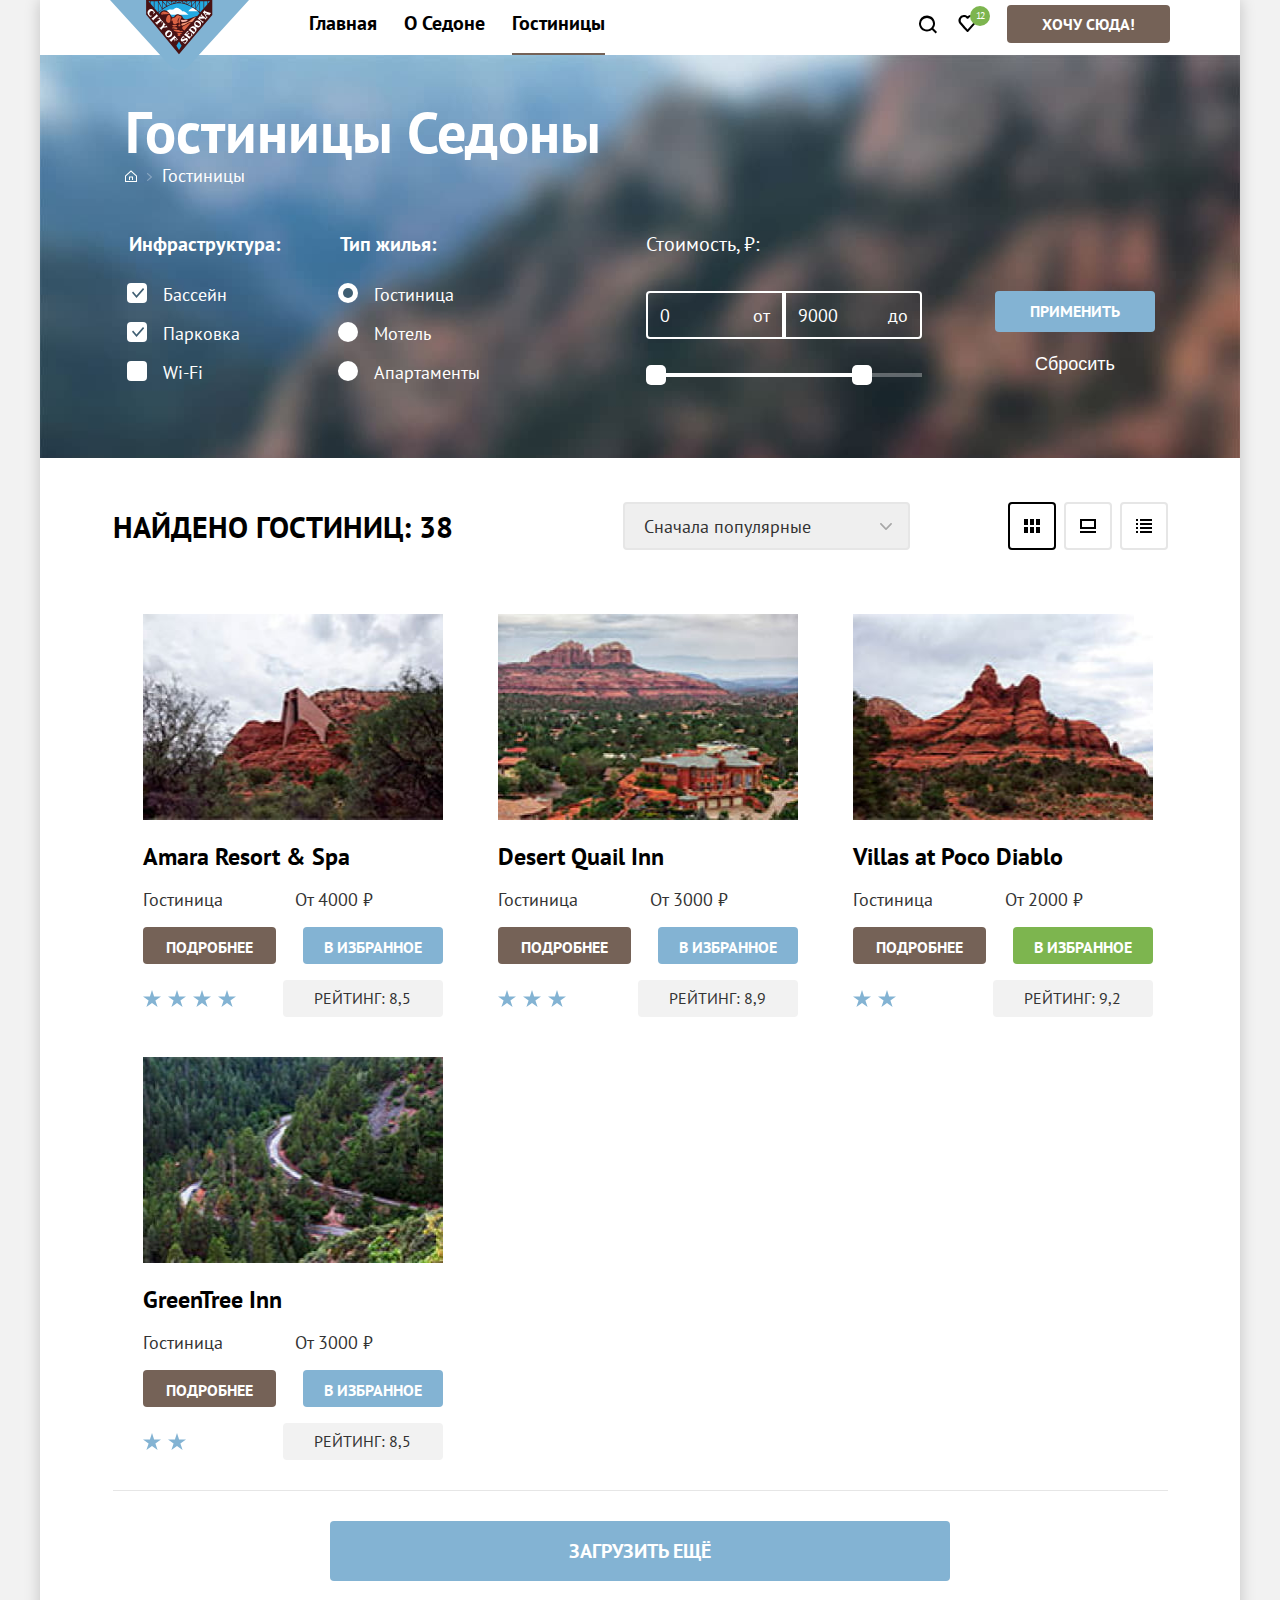
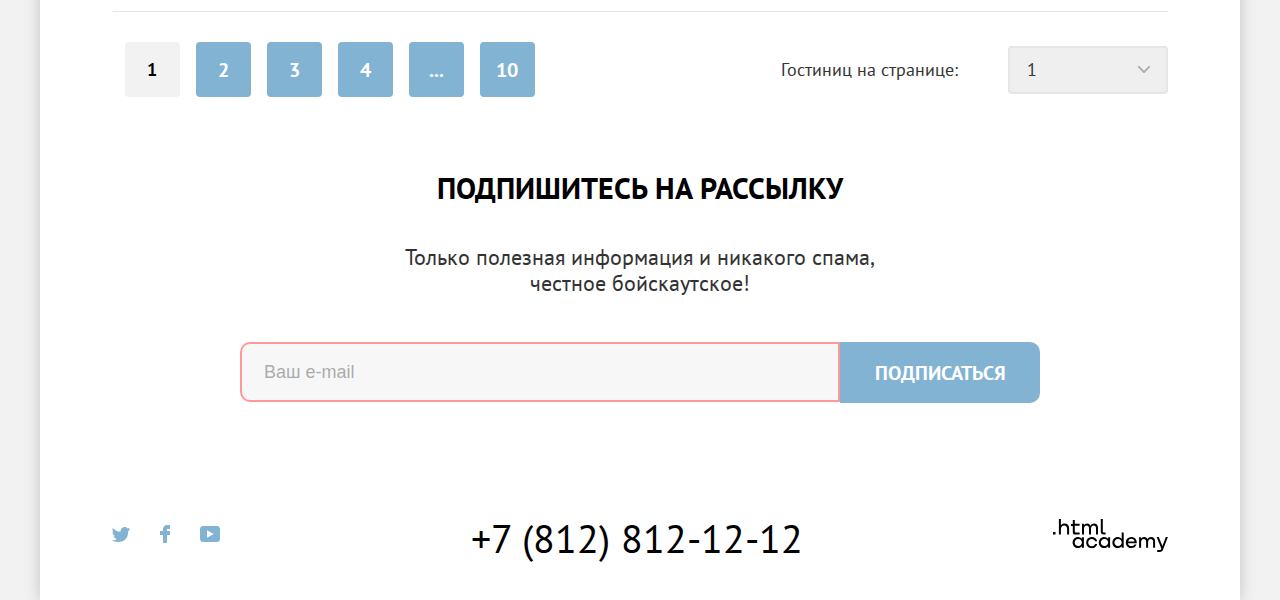
==== commit 06b18cb4: "Merge pull request #11 from MariaSeppenen/master" ====
--- a/catalog.html
+++ b/catalog.html
@@ -4,7 +4,7 @@
     <meta charset="utf-8">
     <title>Каталог</title>
     <link rel="stylesheet" href="styles/styles.css">
-    <link rel="icon" href="favicon.ico/favicon.ico/favicon-32x32.png">
+    <link rel="icon" href="favicon.ico/favicon.ico/favicon.ico">
   </head>
   <body>
     <div class="page-container">
@@ -195,8 +195,8 @@
                     <b class="hotel-card-price">От 4000 ₽</b>
                   </div>
                   <div class="button-card">
-                    <button type="button" class="hotel-card-button scan-button" href="#">подробнее</button>
-                    <button type="button" class="hotel-card-button button-blue" href="#">в избранное</button>
+                    <button type="button" class="hotel-card-button scan-button">подробнее</button>
+                    <button type="button" class="hotel-card-button button-blue">в избранное</button>
                   </div>
                   <div class="rating">
                     <img class="hotel-stars" src="./images/star.svg" width="18" height="17" alt="star"> 
@@ -215,8 +215,8 @@
                     <b class="hotel-card-price">От 3000 ₽</b>
                   </div>
                   <div class="button-card">
-                    <button type="button" class="hotel-card-button scan-button" href="#">подробнее</button>
-                    <button type="button" class="hotel-card-button button-blue" href="#">в избранное</button>
+                    <button type="button" class="hotel-card-button scan-button">подробнее</button>
+                    <button type="button" class="hotel-card-button button-blue">в избранное</button>
                   </div>
                   <div class="rating">
                     <img class="hotel-stars" src="./images/star.svg" width="18" height="17" alt="star">
@@ -234,8 +234,8 @@
                     <b class="hotel-card-price">От 2000 ₽</b>
                   </div>  
                   <div class="button-card">
-                    <button type="button" class="hotel-card-button scan-button" href="#">подробнее</button>
-                    <button type="button" class="hotel-card-button button-green" href="#">в избранное</button>
+                    <button type="button" class="hotel-card-button scan-button">подробнее</button>
+                    <button type="button" class="hotel-card-button button-green">в избранное</button>
                   </div>  
                   <div class="rating">
                     <img class="hotel-stars" src="./images/star.svg" width="18" height="17" alt="star">
@@ -252,8 +252,8 @@
                     <b class="hotel-card-price">От 3000 ₽</b>
                   </div>  
                   <div class="button-card">
-                    <button type="button" class="hotel-card-button scan-button" href="#">подробнее</button>
-                    <button type="button" class="hotel-card-button button-blue" href="#">в избранное</button>
+                    <button type="button" class="hotel-card-button scan-button">подробнее</button>
+                    <button type="button" class="hotel-card-button button-blue">в избранное</button>
                   </div>
                   <div class="rating">
                     <img class="hotel-stars" src="./images/star.svg" width="18" height="17" alt="star"> 
--- a/styles/styles.css
+++ b/styles/styles.css
@@ -230,6 +230,7 @@
   position: relative;
   padding-top: 51px;
   padding-bottom: 82px;
+  background-color: #e6e6e6;
   background-image: url("../images/index-background.jpg");
   background-size: cover;
   background-repeat: no-repeat;
@@ -402,6 +403,7 @@
   display: block;
   padding-top: 93px;
   padding-bottom: 94px;
+  background-color: #e6e6e6;
   background-image: url("../images/background.jpg");
   background-size: cover;
   background-repeat: no-repeat;
@@ -485,6 +487,7 @@
 
 .inner-header  {
   padding: 0 85px;
+  background-color: #e6e6e6;
   background-image: url("../images/catalog-background.jpg");
   background-size: cover;
   background-repeat: no-repeat;
@@ -1163,8 +1166,8 @@
 }
 
 .mailing-catalog {
-  margin-top: 53px;
-  margin-bottom: 46px;
+  margin-top: 43px;
+  margin-bottom: 38px;
   align-items: center;
   font-size: 30px;
   line-height: 36px;
